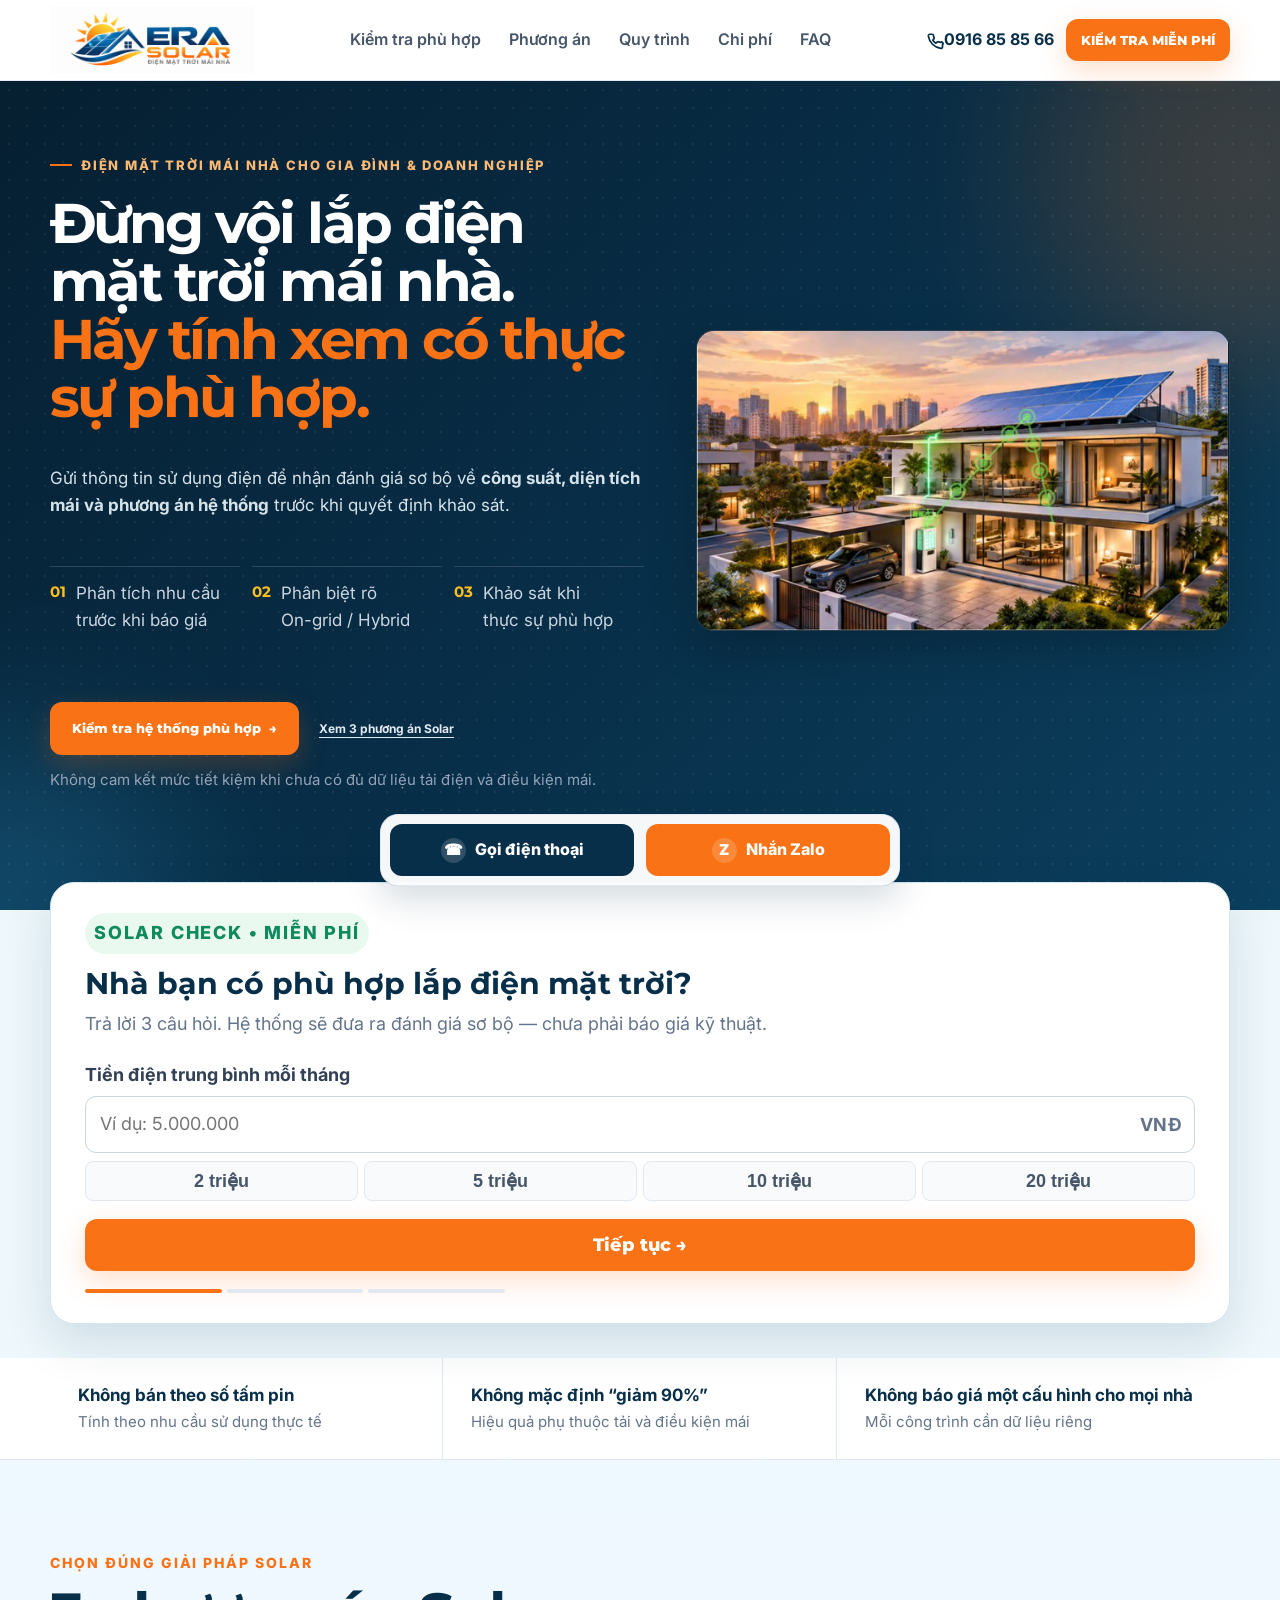
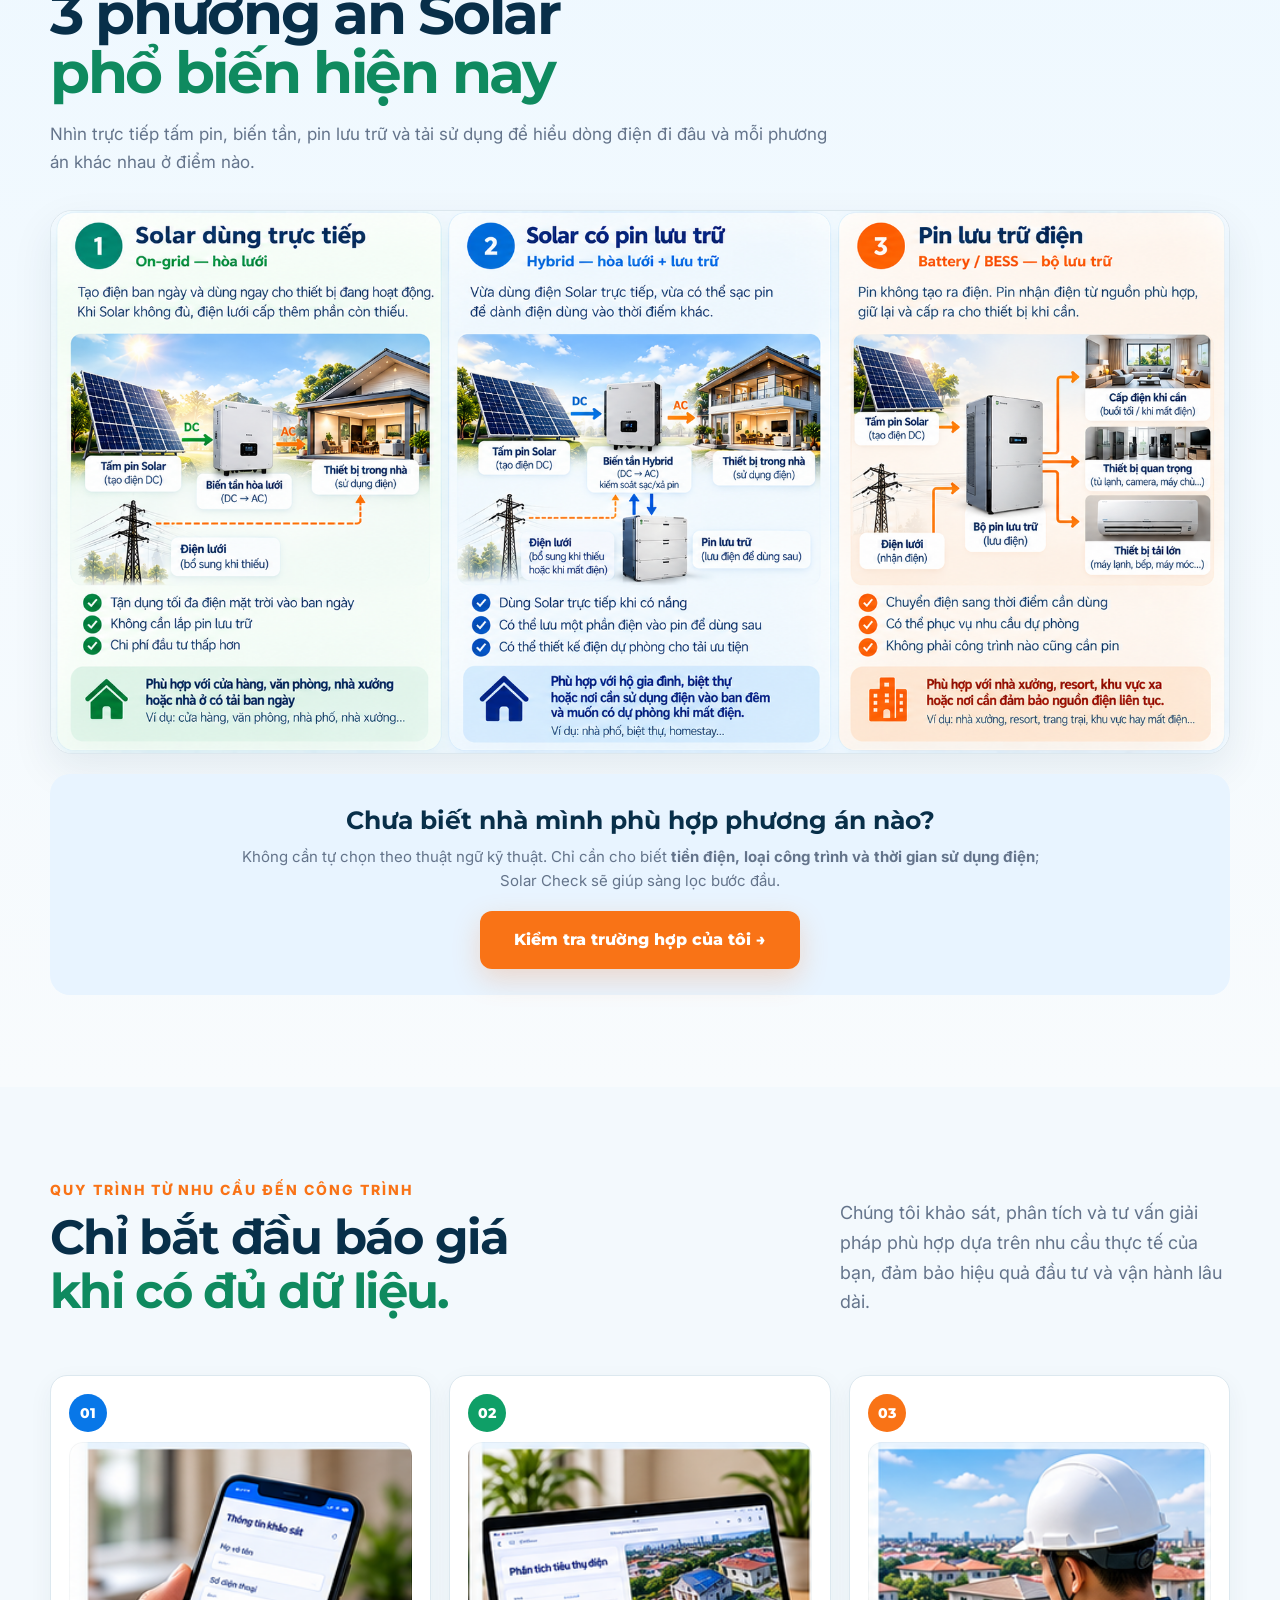
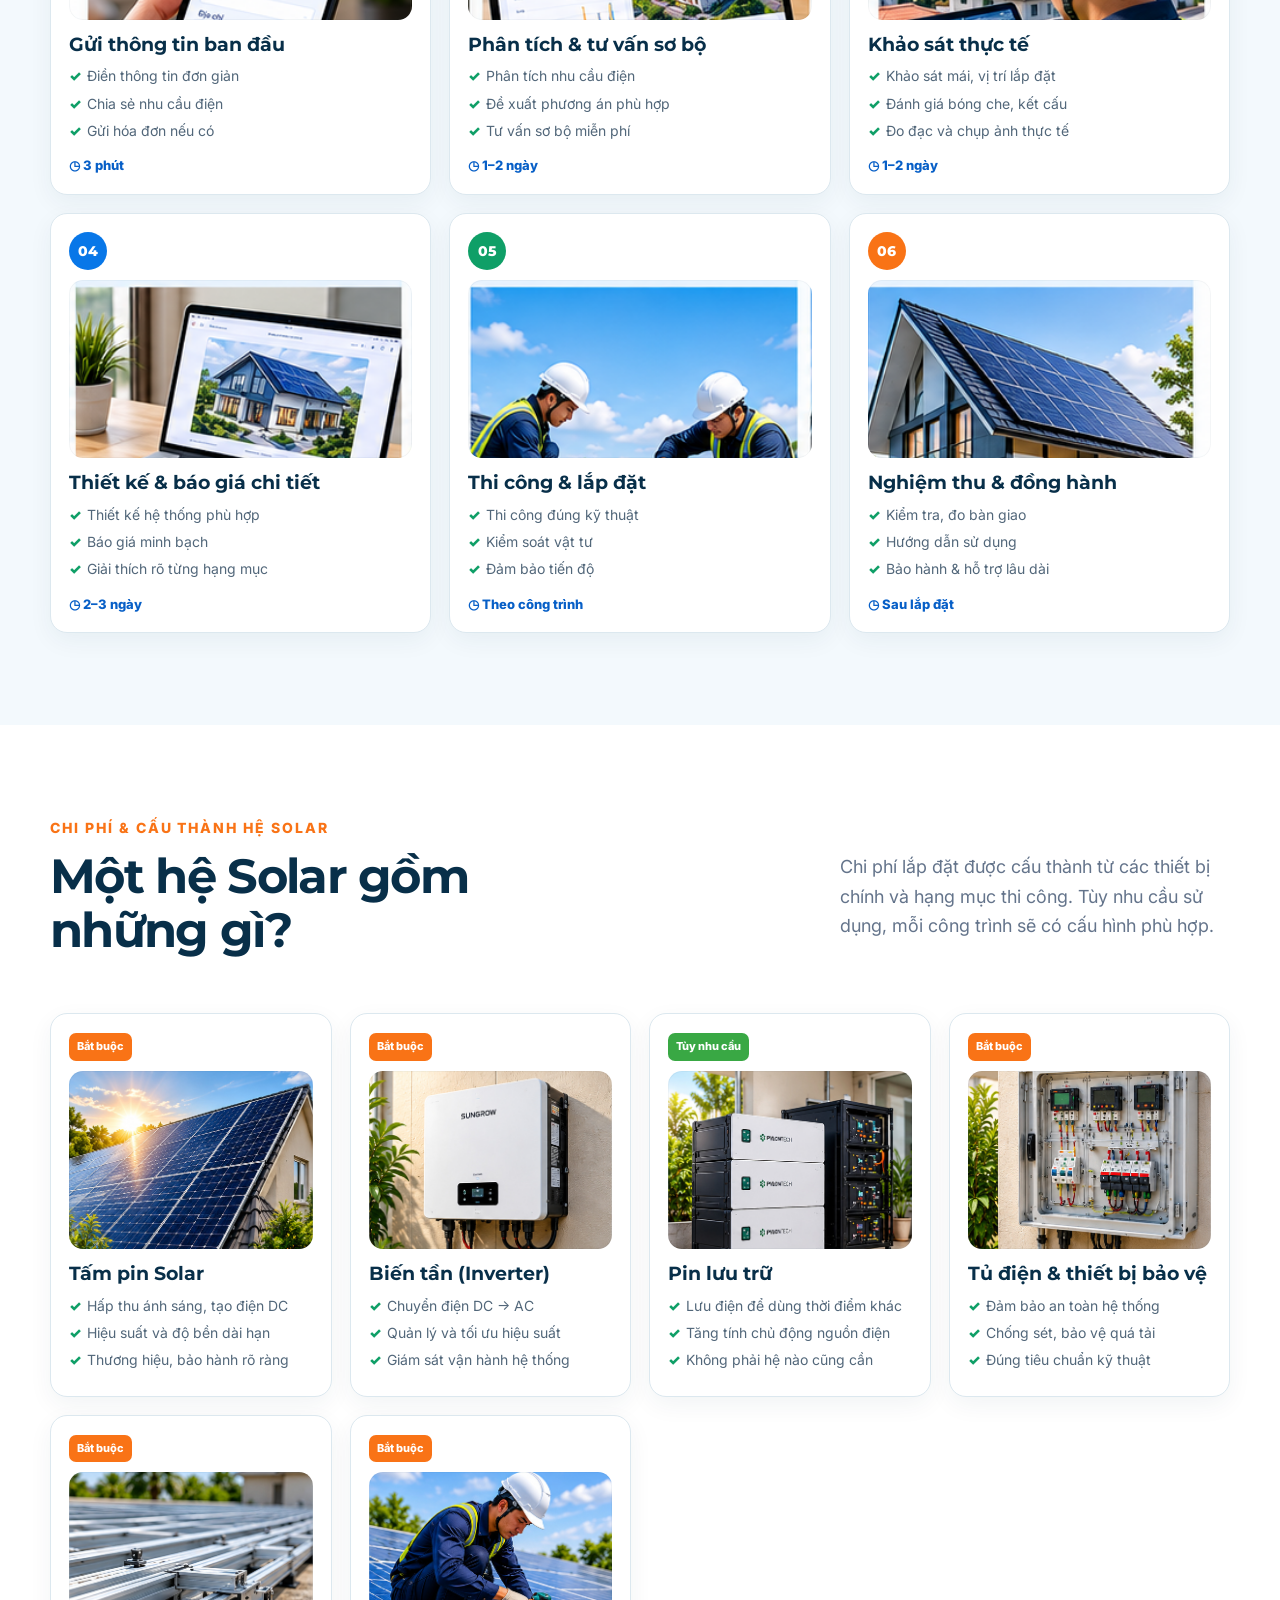
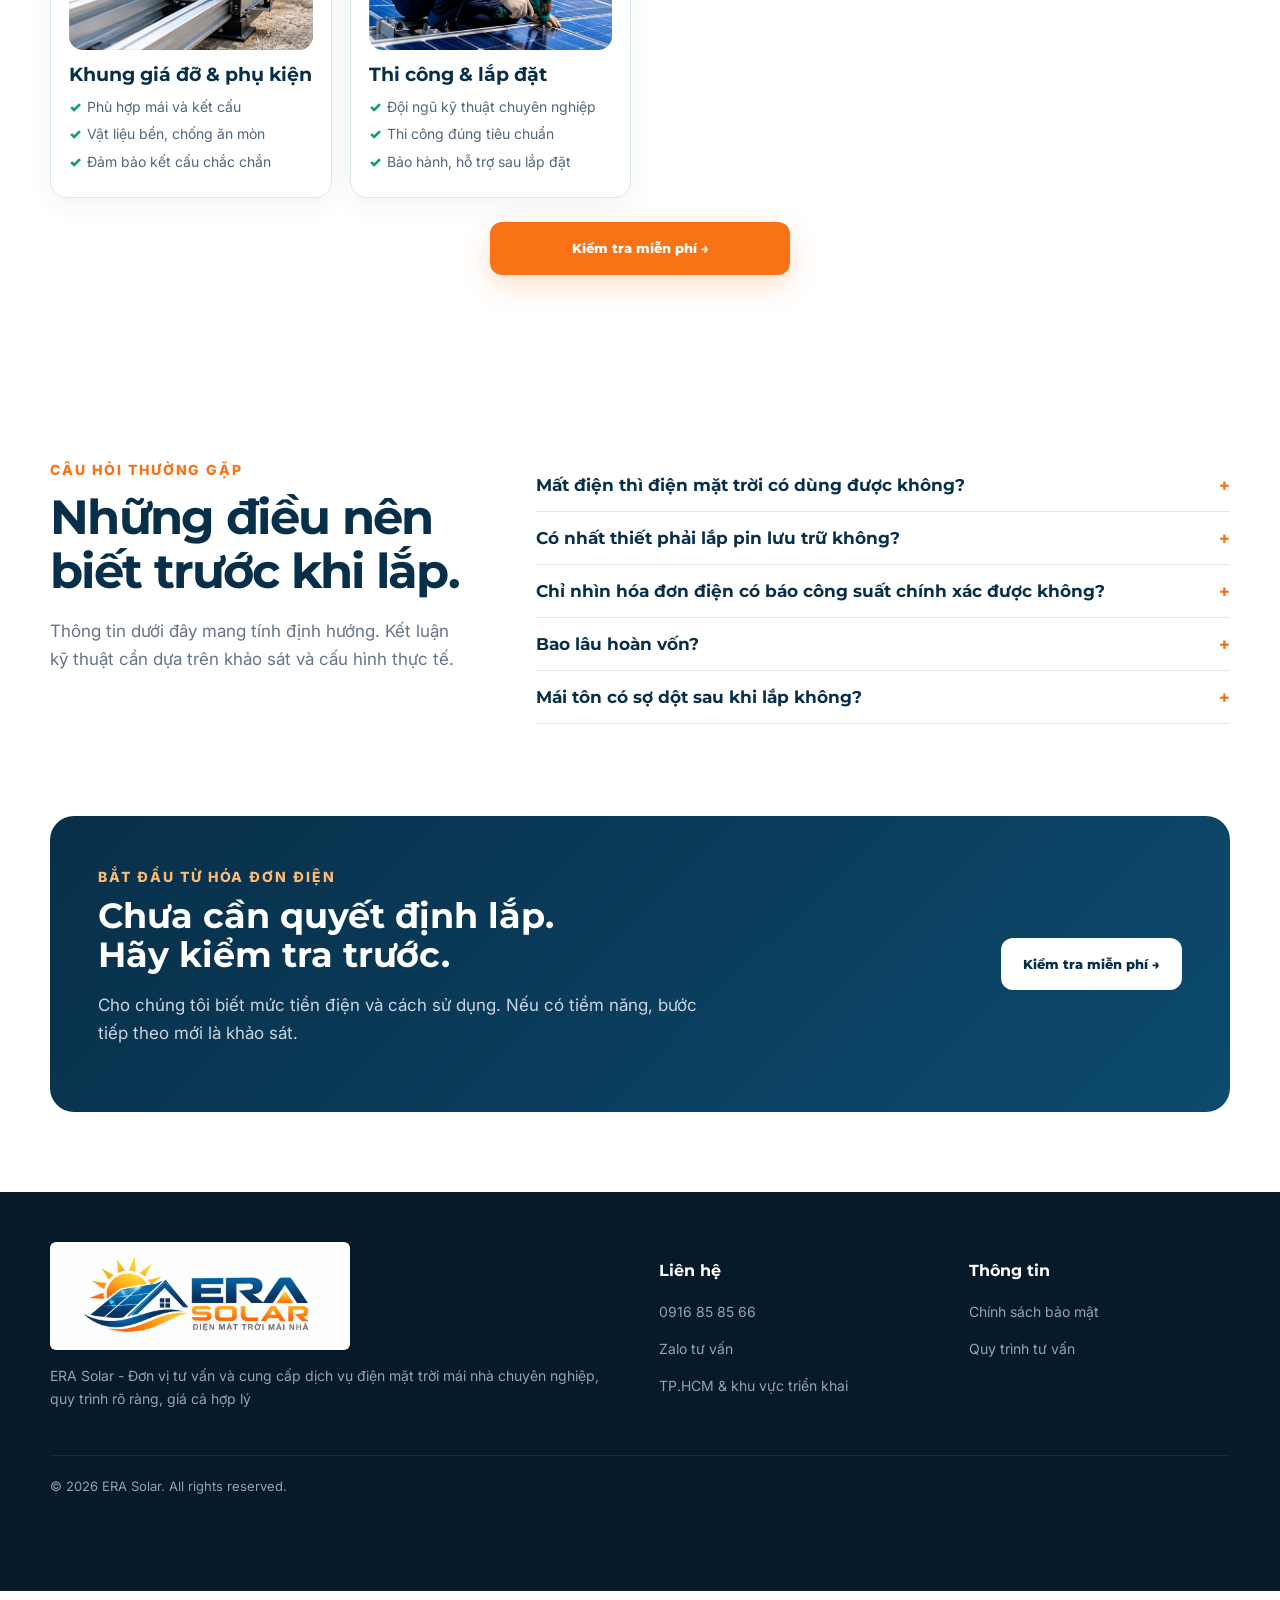
==== index.html @ b3b6eaf3 "Update ERA Solar footer company description on desktop and mobile" ====
<!doctype html>
<html lang="vi">
<head>
  <meta charset="utf-8"><meta name="viewport" content="width=device-width,initial-scale=1"><meta name="theme-color" content="#082F49">
  <title>Điện Mặt Trời Mái Nhà | Phân Tích Hóa Đơn Miễn Phí</title>
  <meta name="description" content="Phân tích hóa đơn điện, nhu cầu sử dụng và điều kiện mái trước khi đề xuất hệ thống điện mặt trời phù hợp cho gia đình, kinh doanh và nhà xưởng.">
  <meta property="og:title" content="Điện Mặt Trời Mái Nhà | Phân Tích Trước Khi Lắp"><meta property="og:description" content="Gửi hóa đơn điện để nhận đánh giá sơ bộ về công suất, diện tích mái và phương án phù hợp."><meta property="og:type" content="website">
  <link rel="icon" type="image/svg+xml" href="assets/era-solar-icon.svg"><link rel="preconnect" href="https://fonts.googleapis.com"><link rel="preconnect" href="https://fonts.gstatic.com" crossorigin><link href="https://fonts.googleapis.com/css2?family=Inter:wght@400;500;600;700&family=Montserrat:wght@700;800;900&display=swap" rel="stylesheet"><link rel="stylesheet" href="css/style.css?v=20261013-mobile-hotline-v2">
</head>
<body>
<header class="site-header"><div class="container nav-wrap"><a class="brand" href="#top"><picture class="brand-logo"><source media="(max-width: 640px)" srcset="assets/logo-dien-mat-troi-mai-nha-era-solar-mobile.png"><img src="assets/dien-mat-troi-mai-nha-solar-era-desktop.png" alt="ERA Solar – Điện mặt trời mái nhà" width="205" height="68"></picture></a><nav class="desktop-nav"><a href="#kiem-tra">Kiểm tra phù hợp</a><a href="#dong-dien-solar">Phương án</a><a href="#quy-trinh">Quy trình</a><a href="#cau-thanh-he-solar">Chi phí</a><a href="#faq">FAQ</a></nav><details class="mobile-nav-menu"><summary aria-label="Mở menu điều hướng"><span aria-hidden="true">☰</span><span class="menu-label">Menu</span></summary><nav aria-label="Menu trên điện thoại"><a href="#kiem-tra">Kiểm tra phù hợp</a><a href="#dong-dien-solar">Phương án</a><a href="#quy-trinh">Quy trình</a><a href="#cau-thanh-he-solar">Chi phí</a><a href="#faq">FAQ</a></nav></details><div class="nav-actions"><a class="phone-link" data-phone-link href="tel:0916858566"><svg class="header-phone-icon" viewBox="0 0 24 24" aria-hidden="true" fill="none" stroke="currentColor" stroke-width="2.3" stroke-linecap="round" stroke-linejoin="round"><path d="M22 16.92v3a2 2 0 0 1-2.18 2A19.8 19.8 0 0 1 3.09 5.18 2 2 0 0 1 5.08 3h3a2 2 0 0 1 2 1.72c.12.96.35 1.91.69 2.81a2 2 0 0 1-.45 2.11L9.1 10.91a16 16 0 0 0 4 4l1.27-1.22a2 2 0 0 1 2.11-.45c.9.34 1.85.57 2.81.69A2 2 0 0 1 22 16.92z"/></svg><span data-phone-display>0916 85 85 66</span></a><a class="btn btn-primary btn-small" href="#kiem-tra" data-track="header_cta">Kiểm tra miễn phí</a></div></div></header>
<main id="top">
<section class="hero"><div class="hero-glow hero-glow-a"></div><div class="hero-glow hero-glow-b"></div><div class="container hero-grid"><div class="hero-copy"><div class="hero-media" aria-label="Minh họa dòng năng lượng điện mặt trời"><video class="hero-video" autoplay muted loop playsinline webkit-playsinline preload="auto" poster="assets/solar-hero-poster.jpg"><source src="assets/solar-hero-universal.mp4?v=20261004u1" type="video/mp4"><img src="assets/solar-hero-poster.jpg" alt="Hệ điện mặt trời mái nhà với pin lưu trữ"></video></div><div class="eyebrow"><span></span> Điện mặt trời mái nhà cho gia đình & doanh nghiệp</div><h1>Đừng vội lắp điện mặt trời mái nhà.<br><em>Hãy tính xem có thực sự phù hợp.</em></h1><p class="hero-lead">Gửi thông tin sử dụng điện để nhận đánh giá sơ bộ về <strong>công suất, diện tích mái và phương án hệ thống</strong> trước khi quyết định khảo sát.</p><div class="hero-points"><div><b>01</b><span>Phân tích nhu cầu<br>trước khi báo giá</span></div><div><b>02</b><span>Phân biệt rõ<br>On-grid / Hybrid</span></div><div><b>03</b><span>Khảo sát khi<br>thực sự phù hợp</span></div></div><div class="hero-actions"><a class="btn btn-primary btn-large" href="#kiem-tra" data-track="hero_cta">Kiểm tra hệ thống phù hợp <span>→</span></a><a class="text-link" href="#dong-dien-solar">Xem 3 phương án Solar</a></div><p class="microcopy">Không cam kết mức tiết kiệm khi chưa có đủ dữ liệu tải điện và điều kiện mái.</p></div>
</div></section>
<section class="solar-check-band"><div class="container"><aside class="lead-card" id="kiem-tra"><div class="card-kicker">SOLAR CHECK • MIỄN PHÍ</div><h2>Nhà bạn có phù hợp lắp điện mặt trời?</h2><p>Trả lời 3 câu hỏi. Hệ thống sẽ đưa ra đánh giá sơ bộ — chưa phải báo giá kỹ thuật.</p><form id="solarCheckForm" novalidate>
<div class="form-step active" data-step="1"><label for="monthlyBill">Tiền điện trung bình mỗi tháng</label><div class="money-input"><input id="monthlyBill" name="monthlyBill" type="number" min="500000" max="200000000" step="100000" inputmode="numeric" placeholder="Ví dụ: 5.000.000" required><span>VNĐ</span></div><div class="quick-values"><button type="button" data-bill="2000000">2 triệu</button><button type="button" data-bill="5000000">5 triệu</button><button type="button" data-bill="10000000">10 triệu</button><button type="button" data-bill="20000000">20 triệu</button></div><button class="btn btn-primary btn-full next-step" type="button">Tiếp tục →</button></div>
<div class="form-step" data-step="2"><fieldset><legend>Loại công trình</legend><div class="choice-grid"><label><input type="radio" name="propertyType" value="Nhà ở"><span>🏠<b>Nhà ở</b></span></label><label><input type="radio" name="propertyType" value="Kinh doanh"><span>🏪<b>Kinh doanh</b></span></label><label><input type="radio" name="propertyType" value="Nhà xưởng"><span>🏭<b>Nhà xưởng</b></span></label></div></fieldset><fieldset><legend>Điện được dùng nhiều nhất</legend><div class="choice-grid"><label><input type="radio" name="usageTime" value="Ban ngày"><span>☀️<b>Ban ngày</b></span></label><label><input type="radio" name="usageTime" value="Ban đêm"><span>🌙<b>Ban đêm</b></span></label><label><input type="radio" name="usageTime" value="Cả ngày"><span>⏱️<b>Cả ngày</b></span></label></div></fieldset><div class="step-actions"><button class="btn btn-ghost prev-step" type="button">← Quay lại</button><button class="btn btn-primary next-step" type="button">Xem đánh giá →</button></div></div>
<div class="form-step" data-step="3"><div id="preResult" class="pre-result"></div><div class="divider"><span>Xem công suất Solar dự kiến</span></div><label for="leadName">Tên của anh/chị *</label><input id="leadName" name="name" type="text" autocomplete="name" placeholder="Ví dụ: Anh Minh" required><label for="leadPhone">Số điện thoại *</label><input id="leadPhone" name="phone" type="tel" inputmode="tel" autocomplete="tel" placeholder="09xx xxx xxx" required><input type="hidden" name="source" value="Solar Check V2"><button class="btn btn-primary btn-full" id="submitLead" type="submit">Xem công suất dự kiến →</button><p class="privacy-note">🔒 Thông tin chỉ dùng để gửi kết quả sơ bộ và tư vấn nhu cầu điện mặt trời.</p><div id="formStatus" class="form-status" role="status"></div></div></form><div class="progress"><span class="active"></span><span></span><span></span></div></aside></div></section>
<section class="trust-strip"><div class="container trust-grid"><div><strong>Không bán theo số tấm pin</strong><span>Tính theo nhu cầu sử dụng thực tế</span></div><div><strong>Không mặc định “giảm 90%”</strong><span>Hiệu quả phụ thuộc tải và điều kiện mái</span></div><div><strong>Không báo giá một cấu hình cho mọi nhà</strong><span>Mỗi công trình cần dữ liệu riêng</span></div></div></section>
<section class="section flow-v2-test flow-v2-approved-image" id="dong-dien-solar"><div class="container">
<div class="flow-v2-head"><div class="section-kicker">CHỌN ĐÚNG GIẢI PHÁP SOLAR</div><h2>3 phương án Solar<br><em>phổ biến hiện nay</em></h2><p>Nhìn trực tiếp tấm pin, biến tần, pin lưu trữ và tải sử dụng để hiểu dòng điện đi đâu và mỗi phương án khác nhau ở điểm nào.</p></div>
<div class="flow-v2-real-visual"><img src="assets/solar-visual-v2-real-equipment.png?v=20261004v2" alt="So sánh Solar dùng trực tiếp On-grid, Solar Hybrid có pin lưu trữ và hệ Battery BESS bằng hình thiết bị thực tế" loading="lazy" decoding="async"></div>
<div class="flow-v2-bottom"><h3>Chưa biết nhà mình phù hợp phương án nào?</h3><p>Không cần tự chọn theo thuật ngữ kỹ thuật. Chỉ cần cho biết <b>tiền điện, loại công trình và thời gian sử dụng điện</b>; Solar Check sẽ giúp sàng lọc bước đầu.</p><a class="btn btn-primary btn-large" href="#kiem-tra">Kiểm tra trường hợp của tôi →</a></div>
</div></section><section class="section process-cards-section" id="quy-trinh"><div class="container">
<div class="section-head process-cards-head"><div><div class="section-kicker">QUY TRÌNH TỪ NHU CẦU ĐẾN CÔNG TRÌNH</div><h2>Chỉ bắt đầu báo giá<br><em>khi có đủ dữ liệu.</em></h2></div><p>Chúng tôi khảo sát, phân tích và tư vấn giải pháp phù hợp dựa trên nhu cầu thực tế của bạn, đảm bảo hiệu quả đầu tư và vận hành lâu dài.</p></div>
<div class="info-card-scroll process-card-grid">
<article><b class="card-number">01</b><div class="card-visual process-photo p1" role="img" aria-label="Hình minh họa bước quy trình"></div><h3>Gửi thông tin ban đầu</h3><ul><li>Điền thông tin đơn giản</li><li>Chia sẻ nhu cầu điện</li><li>Gửi hóa đơn nếu có</li></ul><span class="card-time">◷ 3 phút</span></article>
<article><b class="card-number">02</b><div class="card-visual process-photo p2" role="img" aria-label="Hình minh họa bước quy trình"></div><h3>Phân tích &amp; tư vấn sơ bộ</h3><ul><li>Phân tích nhu cầu điện</li><li>Đề xuất phương án phù hợp</li><li>Tư vấn sơ bộ miễn phí</li></ul><span class="card-time">◷ 1–2 ngày</span></article>
<article><b class="card-number">03</b><div class="card-visual process-photo p3" role="img" aria-label="Hình minh họa bước quy trình"></div><h3>Khảo sát thực tế</h3><ul><li>Khảo sát mái, vị trí lắp đặt</li><li>Đánh giá bóng che, kết cấu</li><li>Đo đạc và chụp ảnh thực tế</li></ul><span class="card-time">◷ 1–2 ngày</span></article>
<article><b class="card-number">04</b><div class="card-visual process-photo p4" role="img" aria-label="Hình minh họa bước quy trình"></div><h3>Thiết kế &amp; báo giá chi tiết</h3><ul><li>Thiết kế hệ thống phù hợp</li><li>Báo giá minh bạch</li><li>Giải thích rõ từng hạng mục</li></ul><span class="card-time">◷ 2–3 ngày</span></article>
<article><b class="card-number">05</b><div class="card-visual process-photo p5" role="img" aria-label="Hình minh họa bước quy trình"></div><h3>Thi công &amp; lắp đặt</h3><ul><li>Thi công đúng kỹ thuật</li><li>Kiểm soát vật tư</li><li>Đảm bảo tiến độ</li></ul><span class="card-time">◷ Theo công trình</span></article>
<article><b class="card-number">06</b><div class="card-visual process-photo p6" role="img" aria-label="Hình minh họa bước quy trình"></div><h3>Nghiệm thu &amp; đồng hành</h3><ul><li>Kiểm tra, đo bàn giao</li><li>Hướng dẫn sử dụng</li><li>Bảo hành &amp; hỗ trợ lâu dài</li></ul><span class="card-time">◷ Sau lắp đặt</span></article>
</div></div></section>
<section class="section components-cards-section" id="cau-thanh-he-solar"><div class="container">
<div class="section-head components-cards-head"><div><div class="section-kicker">CHI PHÍ &amp; CẤU THÀNH HỆ SOLAR</div><h2>Một hệ Solar gồm<br>những gì?</h2></div><p>Chi phí lắp đặt được cấu thành từ các thiết bị chính và hạng mục thi công. Tùy nhu cầu sử dụng, mỗi công trình sẽ có cấu hình phù hợp.</p></div>
<div class="info-card-scroll component-card-grid">
<article><span class="requirement required">Bắt buộc</span><div class="card-visual component-photo c1" role="img" aria-label="Hình thiết bị Solar thực tế"></div><h3>Tấm pin Solar</h3><ul><li>Hấp thu ánh sáng, tạo điện DC</li><li>Hiệu suất và độ bền dài hạn</li><li>Thương hiệu, bảo hành rõ ràng</li></ul></article>
<article><span class="requirement required">Bắt buộc</span><div class="card-visual component-photo c2" role="img" aria-label="Hình thiết bị Solar thực tế"></div><h3>Biến tần (Inverter)</h3><ul><li>Chuyển điện DC → AC</li><li>Quản lý và tối ưu hiệu suất</li><li>Giám sát vận hành hệ thống</li></ul></article>
<article><span class="requirement optional">Tùy nhu cầu</span><div class="card-visual component-photo c3" role="img" aria-label="Hình thiết bị Solar thực tế"></div><h3>Pin lưu trữ</h3><ul><li>Lưu điện để dùng thời điểm khác</li><li>Tăng tính chủ động nguồn điện</li><li>Không phải hệ nào cũng cần</li></ul></article>
<article><span class="requirement required">Bắt buộc</span><div class="card-visual component-photo c4" role="img" aria-label="Hình thiết bị Solar thực tế"></div><h3>Tủ điện &amp; thiết bị bảo vệ</h3><ul><li>Đảm bảo an toàn hệ thống</li><li>Chống sét, bảo vệ quá tải</li><li>Đúng tiêu chuẩn kỹ thuật</li></ul></article>
<article><span class="requirement required">Bắt buộc</span><div class="card-visual component-photo c5" role="img" aria-label="Hình thiết bị Solar thực tế"></div><h3>Khung giá đỡ &amp; phụ kiện</h3><ul><li>Phù hợp mái và kết cấu</li><li>Vật liệu bền, chống ăn mòn</li><li>Đảm bảo kết cấu chắc chắn</li></ul></article>
<article><span class="requirement required">Bắt buộc</span><div class="card-visual component-photo c6" role="img" aria-label="Hình thiết bị Solar thực tế"></div><h3>Thi công &amp; lắp đặt</h3><ul><li>Đội ngũ kỹ thuật chuyên nghiệp</li><li>Thi công đúng tiêu chuẩn</li><li>Bảo hành, hỗ trợ sau lắp đặt</li></ul></article>
</div>
<div class="components-v4-action"><a class="btn btn-primary btn-large" href="#kiem-tra">Kiểm tra miễn phí →</a></div>
</div></section>
<section class="section" id="faq"><div class="container faq-wrap"><div><div class="section-kicker">CÂU HỎI THƯỜNG GẶP</div><h2>Những điều nên biết trước khi lắp.</h2><p>Thông tin dưới đây mang tính định hướng. Kết luận kỹ thuật cần dựa trên khảo sát và cấu hình thực tế.</p></div><div class="faq-list"><details><summary>Mất điện thì điện mặt trời có dùng được không?</summary><p>Không phải hệ nào cũng cấp điện khi lưới mất. Khả năng backup phụ thuộc kiến trúc inverter, battery, tủ chuyển nguồn và tải được thiết kế ưu tiên.</p></details><details><summary>Có nhất thiết phải lắp pin lưu trữ không?</summary><p>Không. Nếu mục tiêu chính là tối ưu điện dùng ban ngày, battery có thể không phải lựa chọn đầu tiên. Cần xem tải và mục tiêu sử dụng.</p></details><details><summary>Chỉ nhìn hóa đơn điện có báo công suất chính xác được không?</summary><p>Không. Hóa đơn giúp sàng lọc sơ bộ; công suất cuối cùng còn cần dữ liệu tải, mái, bóng che, hệ điện và mục tiêu của chủ công trình.</p></details><details><summary>Bao lâu hoàn vốn?</summary><p>Không nên đưa một con số chung cho mọi công trình. Thời gian hoàn vốn phụ thuộc tổng đầu tư, sản lượng thực tế, tỷ lệ tự dùng, biểu giá điện và chi phí vận hành.</p></details><details><summary>Mái tôn có sợ dột sau khi lắp không?</summary><p>Rủi ro phụ thuộc hiện trạng mái, giải pháp liên kết và quy trình chống thấm. Đây là hạng mục cần kiểm tra trong khảo sát và QC thi công.</p></details></div></div></section>
<section class="final-cta"><div class="container final-card"><div><span class="section-kicker light">BẮT ĐẦU TỪ HÓA ĐƠN ĐIỆN</span><h2>Chưa cần quyết định lắp.<br>Hãy kiểm tra trước.</h2><p>Cho chúng tôi biết mức tiền điện và cách sử dụng. Nếu có tiềm năng, bước tiếp theo mới là khảo sát.</p></div><a href="#kiem-tra" class="btn btn-light btn-large" data-track="final_cta">Kiểm tra miễn phí →</a></div></section>
</main>
<footer><div class="container footer-grid"><div><div class="brand footer-brand"><picture class="footer-brand-logo"><source media="(max-width: 640px)" srcset="assets/logo-dien-mat-troi-mai-nha-era-solar-mobile.png"><img src="assets/dien-mat-troi-mai-nha-solar-era-desktop.png" alt="ERA Solar – Điện mặt trời mái nhà" width="300" height="100" loading="lazy"></picture></div><p>ERA Solar - Đơn vị tư vấn và cung cấp dịch vụ điện mặt trời mái nhà chuyên nghiệp, quy trình rõ ràng, giá cả hợp lý</p></div><div><h3>Liên hệ</h3><p><a data-phone-link href="tel:0916858566"><span data-phone-display>0916 85 85 66</span></a></p><p><a data-zalo-link href="#">Zalo tư vấn</a></p><p data-service-area>TP.HCM & khu vực triển khai</p></div><div><h3>Thông tin</h3><p><a href="privacy.html">Chính sách bảo mật</a></p><p><a href="#quy-trinh">Quy trình tư vấn</a></p></div></div><div class="container copyright">© <span id="year"></span> <span data-brand>GIẢI PHÁP SOLAR</span>. All rights reserved.</div></footer>
<div class="mobile-bar"><a data-phone-link href="tel:0916858566" data-track="mobile_call"><svg class="header-phone-icon" viewBox="0 0 24 24" aria-hidden="true" fill="none" stroke="currentColor" stroke-width="2.3" stroke-linecap="round" stroke-linejoin="round"><path d="M22 16.92v3a2 2 0 0 1-2.18 2A19.8 19.8 0 0 1 3.09 5.18 2 2 0 0 1 5.08 3h3a2 2 0 0 1 2 1.72c.12.96.35 1.91.69 2.81a2 2 0 0 1-.45 2.11L9.1 10.91a16 16 0 0 0 4 4l1.27-1.22a2 2 0 0 1 2.11-.45c.9.34 1.85.57 2.81.69A2 2 0 0 1 22 16.92z"/></svg><span>Gọi tư vấn</span></a><a data-zalo-link href="https://zalo.me/0916858566" target="_blank" rel="noopener" data-track="mobile_zalo"><span class="mobile-zalo-icon" aria-hidden="true">Z</span><span>Nhắn Zalo</span></a></div>
<div class="desktop-contact-bar" aria-label="Liên hệ nhanh"><a class="desktop-call" data-phone-link href="tel:0916858566" data-track="desktop_call"><span class="cta-icon">☎</span><span>Gọi điện thoại</span></a><a class="desktop-zalo" data-zalo-link href="https://zalo.me/0916858566" target="_blank" rel="noopener" data-track="desktop_zalo"><span class="cta-icon">Z</span><span>Nhắn Zalo</span></a></div>
<script src="js/config.js"></script><script src="js/calculator.js"></script><script src="js/tracking.js"></script><script src="js/form.js"></script><script src="js/app.js"></script>
</body></html>
---- css/style.css ----
:root{--navy:#082f49;--navy2:#061f31;--blue:#0b4a6f;--orange:#f97316;--orange2:#ea580c;--gold:#fbbf24;--ink:#13212b;--muted:#64748b;--line:#e2e8f0;--soft:#f6f8fa;--white:#fff;--green:#0f766e;--shadow:0 20px 60px rgba(2,24,40,.12)}*{box-sizing:border-box}html{scroll-behavior:smooth}body{margin:0;font-family:Inter,Arial,sans-serif;color:var(--ink);background:#fff;line-height:1.6}h1,h2,h3,.brand strong,.btn{font-family:Montserrat,Inter,sans-serif}a{color:inherit;text-decoration:none}.container{width:min(1180px,calc(100% - 40px));margin:auto}.site-header{position:sticky;top:0;z-index:50;background:rgba(255,255,255,.94);backdrop-filter:blur(14px);border-bottom:1px solid rgba(226,232,240,.9)}.nav-wrap{height:74px;display:flex;align-items:center;justify-content:space-between;gap:24px}.brand{display:flex;align-items:center;gap:10px}.brand-mark{display:grid;place-items:center;width:42px;height:42px;border-radius:12px;background:var(--navy);color:var(--gold);font-size:22px}.brand strong{display:block;font-size:14px;letter-spacing:.04em;color:var(--navy)}.brand small{display:block;color:var(--muted);font-size:10px}.desktop-nav{display:flex;gap:28px;font-size:13px;font-weight:600;color:#475569}.desktop-nav a:hover{color:var(--orange)}.nav-actions{display:flex;align-items:center;gap:12px}.phone-link{font-weight:700;color:var(--navy);font-size:13px}.btn{border:0;display:inline-flex;align-items:center;justify-content:center;gap:8px;border-radius:12px;font-weight:800;cursor:pointer;transition:.2s ease}.btn:hover{transform:translateY(-1px)}.btn-primary{background:var(--orange);color:white;box-shadow:0 10px 28px rgba(249,115,22,.22)}.btn-primary:hover{background:var(--orange2)}.btn-secondary{background:var(--navy);color:white;padding:13px 18px}.btn-light{background:white;color:var(--navy)}.btn-ghost{background:#eef2f6;color:var(--navy)}.btn-small{padding:11px 15px;font-size:11px;text-transform:uppercase}.btn-large{padding:16px 22px;font-size:13px}.btn-full{width:100%;padding:15px}.hero{position:relative;overflow:hidden;background:linear-gradient(135deg,var(--navy2),var(--navy) 55%,#0b3f5e);color:white;padding:74px 0 82px}.hero:after{content:"";position:absolute;inset:0;background-image:radial-gradient(rgba(255,255,255,.07) 1px,transparent 1px);background-size:18px 18px;pointer-events:none}.hero-glow{position:absolute;border-radius:50%;filter:blur(80px);opacity:.2}.hero-glow-a{width:420px;height:420px;background:var(--orange);right:-180px;top:-120px}.hero-glow-b{width:360px;height:360px;background:#38bdf8;left:-180px;bottom:-180px}.hero-grid{position:relative;z-index:2;display:grid;grid-template-columns:1.18fr .82fr;gap:68px;align-items:center}.eyebrow,.section-kicker{font-size:11px;font-weight:800;letter-spacing:.14em;text-transform:uppercase;color:var(--orange)}.eyebrow{display:flex;align-items:center;gap:9px;color:#fdba74}.eyebrow span{width:22px;height:2px;background:var(--orange)}.hero h1{font-size:clamp(40px,5.2vw,68px);line-height:1.03;letter-spacing:-.045em;margin:18px 0 22px}.hero h1 em,.section h2 em,.section-dark h2 em{font-style:normal;color:var(--orange)}.hero-lead{font-size:17px;color:#d6e2e9;max-width:700px}.hero-points{display:grid;grid-template-columns:repeat(3,1fr);gap:12px;margin:30px 0}.hero-points div{display:flex;gap:10px;align-items:flex-start;padding:13px 0;border-top:1px solid rgba(255,255,255,.15)}.hero-points b{color:var(--gold);font-family:Montserrat;font-size:12px}.hero-points span{font-size:12px;color:#cbd5e1;line-height:1.45}.hero-actions{display:flex;align-items:center;gap:20px;margin-top:26px}.text-link{font-size:12px;font-weight:700;color:#e2e8f0;text-decoration:underline;text-underline-offset:4px}.microcopy{font-size:11px;color:#94a3b8;margin-top:13px}.lead-card{background:white;color:var(--ink);padding:28px;border-radius:24px;box-shadow:0 30px 80px rgba(0,0,0,.28);border:1px solid rgba(255,255,255,.5)}.card-kicker{display:inline-block;background:#fff3e8;color:var(--orange2);font-weight:800;font-size:10px;letter-spacing:.1em;padding:6px 9px;border-radius:999px}.lead-card h2{font-size:24px;line-height:1.2;margin:12px 0 8px;color:var(--navy)}.lead-card>p{font-size:12px;color:var(--muted);margin:0 0 22px}.form-step{display:none}.form-step.active{display:block;animation:fade .22s ease}@keyframes fade{from{opacity:.2;transform:translateY(5px)}to{opacity:1;transform:none}}label,legend{display:block;font-size:12px;font-weight:700;color:#334155;margin:13px 0 7px}fieldset{border:0;padding:0;margin:0 0 15px}.money-input{position:relative}.money-input input{padding-right:55px}.money-input span{position:absolute;right:13px;top:50%;transform:translateY(-50%);font-size:11px;color:var(--muted);font-weight:700}input,select{width:100%;border:1px solid #cbd5e1;border-radius:11px;padding:13px 14px;font:inherit;font-size:13px;outline:none;background:#fff}input:focus{border-color:var(--orange);box-shadow:0 0 0 3px rgba(249,115,22,.12)}.quick-values{display:grid;grid-template-columns:repeat(4,1fr);gap:6px;margin:8px 0 18px}.quick-values button{border:1px solid var(--line);background:#f8fafc;border-radius:8px;padding:8px 4px;font-size:10px;font-weight:700;color:#475569;cursor:pointer}.quick-values button:hover{border-color:var(--orange);color:var(--orange)}.choice-grid{display:grid;grid-template-columns:repeat(3,1fr);gap:7px}.choice-grid input{position:absolute;opacity:0;pointer-events:none}.choice-grid span{display:flex;min-height:70px;flex-direction:column;align-items:center;justify-content:center;border:1px solid var(--line);border-radius:10px;font-size:19px;cursor:pointer;background:#fff}.choice-grid b{font-size:10px;margin-top:3px}.choice-grid input:checked+span{border-color:var(--orange);background:#fff7ed;color:var(--orange2);box-shadow:0 0 0 1px var(--orange)}.step-actions{display:grid;grid-template-columns:.7fr 1.3fr;gap:8px;margin-top:18px}.step-actions .btn{padding:13px;font-size:11px}.progress{display:flex;gap:5px;margin-top:18px}.progress span{height:4px;flex:1;border-radius:9px;background:#e2e8f0}.progress span.active{background:var(--orange)}.pre-result{background:#f0f9ff;border:1px solid #bae6fd;border-radius:14px;padding:16px}.result-label{font-size:9px;letter-spacing:.12em;font-weight:800;color:#0369a1}.pre-result h3{font-size:17px;color:var(--navy);margin:5px 0 12px}.result-row{display:flex;justify-content:space-between;gap:10px;border-top:1px solid #dbeafe;padding:8px 0;font-size:10px}.result-row b{text-align:right}.pre-result p,.pre-result small{font-size:10px;color:#475569}.divider{display:flex;align-items:center;gap:8px;margin:17px 0 5px;color:#94a3b8;font-size:9px;text-transform:uppercase;font-weight:800}.divider:before,.divider:after{content:"";height:1px;background:var(--line);flex:1}.optional{font-weight:500;color:#94a3b8}.field-note,.privacy-note{display:block;color:#64748b;font-size:9px;line-height:1.5;margin:6px 0 11px}.form-status{font-size:10px;margin-top:10px}.form-status.error,.form-status.warning{padding:9px 10px;border-radius:8px}.form-status.error{background:#fef2f2;color:#b91c1c}.form-status.warning{background:#fffbeb;color:#92400e}.trust-strip{background:#fff;border-bottom:1px solid var(--line)}.trust-grid{display:grid;grid-template-columns:repeat(3,1fr)}.trust-grid div{padding:24px 28px;border-right:1px solid var(--line)}.trust-grid div:last-child{border-right:0}.trust-grid strong{display:block;font-size:12px;color:var(--navy)}.trust-grid span{font-size:10px;color:var(--muted)}.section{padding:92px 0}.section-soft{background:var(--soft)}.split{display:grid;grid-template-columns:.9fr 1.1fr;gap:70px;align-items:center}.section h2,.section-dark h2{font-size:clamp(30px,4vw,48px);line-height:1.12;letter-spacing:-.035em;color:var(--navy);margin:10px 0 18px}.section p{color:var(--muted);font-size:14px}.factor-grid{display:grid;grid-template-columns:1fr 1fr;gap:12px}.factor-grid article{padding:23px;border:1px solid var(--line);border-radius:16px;background:#fff}.factor-grid span,.process b{font:800 11px Montserrat;color:var(--orange)}.factor-grid h3{font-size:15px;margin:10px 0 5px;color:var(--navy)}.factor-grid p{font-size:11px;margin:0}.section-head{display:flex;justify-content:space-between;align-items:end;gap:50px;margin-bottom:38px}.section-head>div{max-width:650px}.section-head>p{max-width:390px}.section-head.centered{justify-content:center;text-align:center}.solution-grid{display:grid;grid-template-columns:repeat(3,1fr);gap:16px}.solution-grid article{position:relative;background:white;border:1px solid var(--line);border-radius:18px;padding:27px}.solution-grid article.featured{border:2px solid var(--orange);box-shadow:var(--shadow);transform:translateY(-7px)}.badge{position:absolute;right:18px;top:18px;background:var(--orange);color:white;border-radius:99px;padding:5px 8px;font-size:8px;font-weight:800}.solution-icon{font-size:27px}.tag{font-size:9px;color:var(--orange);font-weight:800;letter-spacing:.1em;margin-top:15px}.solution-grid h3{font-size:22px;color:var(--navy);margin:5px 0}.solution-grid p,.solution-grid li{font-size:11px;color:var(--muted)}.solution-grid ul{padding-left:17px}.process{display:grid;grid-template-columns:repeat(6,1fr);gap:8px}.process div{position:relative;border-top:2px solid var(--line);padding:18px 10px 0}.process div:before{content:"";position:absolute;width:8px;height:8px;background:var(--orange);border-radius:50%;top:-5px;left:0}.process h3{font-size:12px;color:var(--navy);margin:7px 0}.process p{font-size:10px;margin:0}.section-dark{padding:90px 0;background:var(--navy2);color:white}.section-kicker.light{color:#fdba74}.section-dark h2{color:white}.section-dark p{color:#b7c5cf}.cost-grid{display:grid;grid-template-columns:1fr 1fr;gap:70px;align-items:center}.cost-list{border-top:1px solid rgba(255,255,255,.15)}.cost-list div{display:grid;grid-template-columns:35px 1fr 1.6fr;gap:10px;align-items:center;padding:15px 0;border-bottom:1px solid rgba(255,255,255,.12)}.cost-list span{font-size:9px;color:var(--orange);font-weight:800}.cost-list b{font-size:11px}.cost-list small{font-size:10px;color:#9fb0bb}.faq-wrap{display:grid;grid-template-columns:.75fr 1.25fr;gap:70px}.faq-list details{border-bottom:1px solid var(--line);padding:16px 0}.faq-list summary{font:700 13px Montserrat;color:var(--navy);cursor:pointer;list-style:none}.faq-list summary:after{content:"+";float:right;color:var(--orange);font-size:18px}.faq-list details[open] summary:after{content:"−"}.faq-list p{font-size:11px;padding-right:35px}.final-cta{padding:0 0 80px}.final-card{background:linear-gradient(135deg,var(--navy),#0c4a6e);border-radius:24px;padding:48px;color:white;display:flex;align-items:center;justify-content:space-between;gap:30px}.final-card h2{font-size:35px;line-height:1.1;margin:8px 0}.final-card p{font-size:12px;color:#cbd5e1;max-width:620px}footer{background:#061a29;color:#94a3b8;padding:50px 0 95px}.footer-grid{display:grid;grid-template-columns:1.5fr .7fr .7fr;gap:50px}.footer-brand strong{color:white}.footer-grid p,.footer-grid a{font-size:10px}.footer-grid h3{font-size:11px;color:white}.copyright{border-top:1px solid rgba(255,255,255,.08);padding-top:20px;margin-top:30px;font-size:9px}.mobile-bar{display:none}.thank-page{min-height:100vh;display:grid;place-items:center;background:var(--soft);padding:20px}.thank-card{width:min(580px,100%);background:#fff;border-radius:24px;padding:50px;box-shadow:var(--shadow);text-align:center}.success-icon{width:60px;height:60px;border-radius:50%;display:grid;place-items:center;background:#ecfdf5;color:var(--green);font-size:28px;margin:auto}.thank-card h1{color:var(--navy)}.thank-card p{font-size:13px;color:var(--muted)}.thank-actions{display:flex;justify-content:center;gap:8px;margin-top:25px}.thank-actions .btn{padding:13px 18px}.legal{padding:60px 0;max-width:760px}.legal h1,.legal h2{color:var(--navy)}.legal p{color:var(--muted);font-size:13px}@media(max-width:900px){.desktop-nav{display:none}.hero{padding-top:50px}.hero-grid,.split,.cost-grid,.faq-wrap{grid-template-columns:1fr;gap:40px}.hero-copy{text-align:center}.eyebrow{justify-content:center}.hero-lead{margin-left:auto;margin-right:auto}.hero-actions{justify-content:center}.hero-points{max-width:650px;margin-left:auto;margin-right:auto}.lead-card{max-width:600px;margin:auto}.section-head{display:block}.solution-grid{grid-template-columns:1fr}.solution-grid article.featured{transform:none}.process{grid-template-columns:repeat(3,1fr);row-gap:25px}.footer-grid{grid-template-columns:1fr 1fr}.footer-grid>div:first-child{grid-column:1/-1}}@media(max-width:640px){.container{width:min(100% - 28px,1180px)}.site-header .nav-wrap{height:64px}.brand small,.phone-link,.nav-actions .btn{display:none}.hero{padding:42px 0 58px}.hero h1{font-size:38px}.hero-lead{font-size:14px}.hero-points{grid-template-columns:1fr;text-align:left;gap:0}.hero-points div{padding:9px 0}.hero-actions{display:block}.hero-actions .btn{width:100%}.text-link{display:inline-block;margin-top:14px}.lead-card{padding:20px;border-radius:18px}.quick-values{grid-template-columns:repeat(2,1fr)}.trust-grid{grid-template-columns:1fr}.trust-grid div{border-right:0;border-bottom:1px solid var(--line);padding:16px 0}.section{padding:66px 0}.section h2,.section-dark h2{font-size:31px}.factor-grid{grid-template-columns:1fr}.process{grid-template-columns:1fr 1fr}.cost-list div{grid-template-columns:28px 1fr}.cost-list small{grid-column:2}.final-card{padding:30px 22px;display:block}.final-card h2{font-size:29px}.final-card .btn{width:100%;margin-top:15px}.footer-grid{grid-template-columns:1fr;gap:20px}.footer-grid>div:first-child{grid-column:auto}.mobile-bar{display:grid;grid-template-columns:1fr 1fr;position:fixed;bottom:0;left:0;right:0;z-index:60;background:white;padding:8px;border-top:1px solid var(--line);box-shadow:0 -5px 25px rgba(0,0,0,.08)}.mobile-bar a{padding:11px;text-align:center;border-radius:9px;font-size:11px;font-weight:800}.mobile-bar a:first-child{background:var(--navy);color:white}.mobile-bar a:last-child{background:var(--orange);color:white}.thank-card{padding:32px 20px}.thank-actions{display:grid}.choice-grid span{min-height:65px}}

/* READABILITY V2 — reviewed against marked screenshots, desktop-first */
@media (min-width:641px){
  /* Header */
  .brand strong{font-size:18px}
  .brand small{font-size:13px}
  .desktop-nav{font-size:16px}
  .phone-link{font-size:16px}
  .btn-small{font-size:13px}

  /* Hero + calculator */
  .hero-points b{font-size:15px}
  .hero-points span{font-size:17px;line-height:1.55}
  .microcopy{font-size:15px;line-height:1.55}
  .lead-card>p{font-size:16px;line-height:1.6}
  .lead-card label,.lead-card legend{font-size:16px}
  .money-input input,input,select{font-size:16px}
  .money-input span{font-size:14px}
  .quick-values button{font-size:14px}
  .card-kicker{font-size:12px}

  /* Trust strip */
  .trust-grid strong{font-size:17px}
  .trust-grid span{font-size:15px;line-height:1.6}

  /* Section labels */
  .section-kicker{font-size:14px}
  .eyebrow{font-size:13px}

  /* Analysis factors */
  .factor-grid span{font-size:14px}
  .factor-grid h3{font-size:20px}
  .factor-grid p{font-size:16px;line-height:1.65}

  /* Solutions */
  .section-head>p{font-size:18px;line-height:1.65}
  .solution-grid .tag{font-size:13px}
  .solution-grid h3{font-size:27px}
  .solution-grid p,.solution-grid li{font-size:16px;line-height:1.65}

  /* Process */
  .process b{font-size:14px}
  .process h3{font-size:17px}
  .process p{font-size:15px;line-height:1.6}

  /* Cost composition */
  .cost-list span{font-size:13px}
  .cost-list b{font-size:16px}
  .cost-list small{font-size:15px;line-height:1.55}

  /* FAQ */
  .faq-wrap>div:first-child>p{font-size:17px;line-height:1.65}
  .faq-list summary{font-size:17px}
  .faq-list p{font-size:15px;line-height:1.65}

  /* Final CTA */
  .final-card p{font-size:17px;line-height:1.65}

  /* Footer */
  .footer-brand strong{font-size:18px}
  .footer-brand small{font-size:13px}
  .footer-grid p,.footer-grid a{font-size:14px;line-height:1.65}
  .footer-grid h3{font-size:16px}
  .copyright{font-size:13px}
}

/* Mobile stays readable without forcing desktop sizes into narrow cards */
@media (max-width:640px){
  .hero-points span{font-size:14px;line-height:1.5}
  .microcopy{font-size:13px;line-height:1.5}
  .lead-card>p,.lead-card label,.lead-card legend{font-size:14px}
  .quick-values button{font-size:12px}
  .trust-grid strong{font-size:15px}
  .trust-grid span{font-size:13px}
  .factor-grid h3{font-size:18px}
  .factor-grid p,.solution-grid p,.solution-grid li{font-size:14px;line-height:1.6}
  .section-head>p{font-size:15px}
  .process h3{font-size:15px}
  .process p{font-size:13px}
  .cost-list b{font-size:14px}
  .cost-list small{font-size:13px}
  .faq-list summary{font-size:15px}
  .faq-list p{font-size:14px}
  .final-card p{font-size:15px}
  .footer-grid p,.footer-grid a{font-size:13px}
}

/* CALCULATOR TYPOGRAPHY — user-approved desktop sizes 2026-10-03 */
@media (min-width:641px){
  .lead-card>p{font-size:18px}
  .lead-card label,.lead-card legend{font-size:18px}
  .lead-card input,.lead-card select{font-size:18px}
  .lead-card .money-input span{font-size:18px}
  .lead-card .quick-values button{font-size:18px}
  .lead-card .card-kicker{font-size:18px}
  .lead-card .step-actions .btn,
  .lead-card .btn-full{font-size:18px}
}

/* MOBILE V3 — typography parity + spacing/layout audit 2026-10-03 */
@media (max-width:640px){
  body{font-size:16px}
  .container{width:min(100% - 32px,1180px)}
  .site-header .nav-wrap{height:68px}
  .brand-mark{width:40px;height:40px;font-size:21px}
  .brand strong{font-size:16px}
  .brand small{display:block;font-size:11px}
  .nav-actions{display:none}

  .hero{padding:34px 0 52px}
  .hero-grid{gap:30px}
  .hero-copy{text-align:left}
  .eyebrow{justify-content:flex-start;font-size:12px;line-height:1.5}
  .hero h1{font-size:clamp(36px,10.5vw,46px);line-height:1.04;margin:15px 0 18px}
  .hero-lead{font-size:17px;line-height:1.65}
  .hero-points{margin:22px 0}
  .hero-points div{padding:11px 0}
  .hero-points b{font-size:15px}
  .hero-points span{font-size:16px;line-height:1.55}
  .hero-actions{margin-top:20px}
  .hero-actions .btn{font-size:16px;padding:16px 18px}
  .text-link{font-size:15px}
  .microcopy{font-size:15px;line-height:1.55;margin-top:14px}

  .lead-card{padding:24px 20px;border-radius:20px}
  .lead-card .card-kicker{font-size:14px;line-height:1.4;padding:7px 10px}
  .lead-card h2{font-size:28px;line-height:1.2;margin:14px 0 10px}
  .lead-card>p{font-size:18px;line-height:1.6;margin-bottom:22px}
  .lead-card label,.lead-card legend{font-size:18px;line-height:1.45}
  .lead-card input,.lead-card select{font-size:18px;padding:15px 14px;min-height:54px}
  .lead-card .money-input span{font-size:18px;right:14px}
  .quick-values{grid-template-columns:1fr 1fr;gap:9px;margin:10px 0 18px}
  .lead-card .quick-values button{font-size:18px;padding:12px 6px;min-height:48px}
  .lead-card .btn-full,.lead-card .step-actions .btn{font-size:18px;min-height:54px}
  .choice-grid{grid-template-columns:1fr;gap:9px}
  .choice-grid span{min-height:64px;font-size:22px}
  .choice-grid b{font-size:15px}
  .step-actions{grid-template-columns:1fr;gap:9px}
  .pre-result{padding:16px}
  .result-label{font-size:12px}
  .pre-result h3{font-size:19px}
  .result-row{font-size:14px;line-height:1.5}
  .pre-result p,.pre-result small{font-size:14px}
  .divider{font-size:12px}
  .field-note,.privacy-note{font-size:13px}
  .form-status{font-size:13px}

  .trust-grid div{padding:19px 0}
  .trust-grid strong{font-size:17px}
  .trust-grid span{font-size:15px;line-height:1.55}

  .section{padding:58px 0}
  .section-kicker{font-size:13px;line-height:1.5}
  .section h2,.section-dark h2{font-size:34px;line-height:1.12}
  .section p{font-size:16px;line-height:1.65}
  .split{gap:32px}
  .factor-grid{gap:12px}
  .factor-grid article{padding:21px}
  .factor-grid span{font-size:14px}
  .factor-grid h3{font-size:20px}
  .factor-grid p{font-size:16px;line-height:1.6}

  .section-head{margin-bottom:28px}
  .section-head>p{font-size:16px;line-height:1.65}
  .solution-grid{gap:13px}
  .solution-grid article{padding:23px}
  .solution-grid .tag{font-size:13px}
  .solution-grid h3{font-size:26px}
  .solution-grid p,.solution-grid li{font-size:16px;line-height:1.65}
  .badge{font-size:11px}

  .process{grid-template-columns:1fr;gap:0}
  .process div{padding:17px 8px 20px 20px;border-top:1px solid var(--line);border-left:2px solid var(--line)}
  .process div:before{top:22px;left:-5px}
  .process b{font-size:14px}
  .process h3{font-size:18px;margin:5px 0}
  .process p{font-size:15px;line-height:1.6}

  .section-dark{padding:58px 0}
  .cost-grid{gap:32px}
  .section-dark p{font-size:16px;line-height:1.65}
  .cost-list div{grid-template-columns:30px 1fr;padding:16px 0}
  .cost-list span{font-size:13px}
  .cost-list b{font-size:16px}
  .cost-list small{grid-column:2;font-size:15px;line-height:1.55}

  .faq-wrap{gap:28px}
  .faq-wrap>div:first-child>p{font-size:16px;line-height:1.65}
  .faq-list details{padding:18px 0}
  .faq-list summary{font-size:17px;line-height:1.5;padding-right:8px}
  .faq-list p{font-size:15px;line-height:1.65;padding-right:0}

  .final-cta{padding:0 0 58px}
  .final-card{padding:28px 22px;border-radius:20px}
  .final-card h2{font-size:30px;line-height:1.12}
  .final-card p{font-size:16px;line-height:1.65}
  .final-card .btn{font-size:16px;padding:15px 18px}

  footer{padding:42px 0 88px}
  .footer-brand strong{font-size:17px}
  .footer-brand small{font-size:12px}
  .footer-grid p,.footer-grid a{font-size:14px;line-height:1.65}
  .footer-grid h3{font-size:16px}
  .copyright{font-size:12px}
  .mobile-bar{gap:8px}
  .mobile-bar a{font-size:14px;padding:12px 8px}
}

/* MOBILE V4 — final desktop/mobile typography parity audit 2026-10-03
   Rule: mobile body/copy text must never be smaller than the approved desktop readability scale. */
@media (max-width:640px){
  /* Header parity */
  .brand strong{font-size:18px}
  .brand small{font-size:13px}

  /* Hero parity */
  .eyebrow{font-size:13px}
  .hero-points b{font-size:15px}
  .hero-points span{font-size:17px}
  .microcopy{font-size:15px}

  /* Solar Check — exact approved 18px scale */
  .lead-card .card-kicker{font-size:18px}
  .lead-card>p{font-size:18px}
  .lead-card label,.lead-card legend{font-size:18px}
  .lead-card input,.lead-card select{font-size:18px}
  .lead-card .money-input span{font-size:18px}
  .lead-card .quick-values button{font-size:18px}
  .lead-card .btn-full,.lead-card .step-actions .btn{font-size:18px}

  /* Trust + labels parity */
  .trust-grid strong{font-size:17px}
  .trust-grid span{font-size:15px}
  .section-kicker{font-size:14px}

  /* Analysis cards parity */
  .factor-grid span{font-size:14px}
  .factor-grid h3{font-size:20px}
  .factor-grid p{font-size:16px}

  /* Solution cards parity */
  .section-head>p{font-size:18px}
  .solution-grid .tag{font-size:13px}
  .solution-grid h3{font-size:27px}
  .solution-grid p,.solution-grid li{font-size:16px}

  /* Process parity */
  .process b{font-size:14px}
  .process h3{font-size:18px}
  .process p{font-size:15px}

  /* Cost parity */
  .cost-list span{font-size:13px}
  .cost-list b{font-size:16px}
  .cost-list small{font-size:15px}

  /* FAQ parity */
  .faq-wrap>div:first-child>p{font-size:17px}
  .faq-list summary{font-size:17px}
  .faq-list p{font-size:15px}

  /* Final CTA parity */
  .final-card p{font-size:17px}

  /* Footer parity */
  .footer-brand strong{font-size:18px}
  .footer-brand small{font-size:13px}
  .footer-grid p,.footer-grid a{font-size:14px}
  .footer-grid h3{font-size:16px}
  .copyright{font-size:13px}
}

/* CONTACT CTA V1 — mobile 16px + desktop call/Zalo actions */
@media (max-width:640px){
  .mobile-bar a{font-size:16px}
}
.desktop-contact-bar{display:none}
@media (min-width:641px){
  body{padding-bottom:76px}
  .desktop-contact-bar{
    display:grid;
    grid-template-columns:1fr 1fr;
    gap:12px;
    position:fixed;
    left:50%;
    bottom:14px;
    transform:translateX(-50%);
    width:min(520px,calc(100% - 40px));
    z-index:70;
    padding:9px;
    background:rgba(255,255,255,.96);
    border:1px solid var(--line);
    border-radius:18px;
    box-shadow:0 12px 36px rgba(2,47,73,.18);
    backdrop-filter:blur(10px)
  }
  .desktop-contact-bar a{
    min-height:52px;
    display:flex;
    align-items:center;
    justify-content:center;
    gap:9px;
    border-radius:12px;
    font-size:16px;
    font-weight:800;
    text-decoration:none
  }
  .desktop-call{background:var(--navy);color:#fff}
  .desktop-zalo{background:var(--orange);color:#fff}
  .desktop-contact-bar .cta-icon{
    width:25px;height:25px;border-radius:50%;
    display:grid;place-items:center;
    background:rgba(255,255,255,.16);
    font-size:15px;font-weight:900
  }
}

/* HERO MEDIA — approved mockups 07–09, production integration */
.hero-media{width:100%;aspect-ratio:16/9;margin:0 0 28px;border-radius:18px;overflow:hidden;background:#061f31;box-shadow:0 18px 46px rgba(0,0,0,.22);border:1px solid rgba(255,255,255,.14)}
.hero-video{display:block;width:100%;height:100%;object-fit:contain;background:#061f31}
@media (max-width:640px){
  .hero-media{margin:0 0 28px;border-radius:16px;box-shadow:0 14px 34px rgba(0,0,0,.2)}
}
/* HERO PRODUCTION FIX V2 — align Solar Check with media on desktop */
@media (min-width:901px){
  .hero-grid{align-items:start}
  .lead-card{align-self:start}
}

/* HERO DESKTOP ALIGNMENT — approved mockup */
@media (min-width:901px){.hero-grid>.lead-card{align-self:start}}


/* SOLAR CHECK V2 — post-submit capacity result */
.result-card{width:min(760px,100%)}
.result-kicker{margin:18px 0 4px;font-size:12px;font-weight:800;letter-spacing:.14em;color:var(--orange);text-transform:uppercase}
.result-card h1{margin:8px 0 12px}
.capacity-result{margin:24px auto 18px;padding:22px 18px;border-radius:18px;background:var(--navy);color:#fff;font:800 clamp(30px,5vw,48px)/1.1 Montserrat,Inter,sans-serif;letter-spacing:-.03em}
.result-summary{display:grid;grid-template-columns:repeat(3,1fr);gap:10px;margin:18px 0 22px}
.result-summary span{padding:13px 10px;border:1px solid var(--line);border-radius:12px;color:var(--muted);font-size:13px}
.result-summary b{display:block;color:var(--navy);font-size:12px;margin-bottom:3px}
.result-disclaimer{padding:14px 16px;border-radius:12px;background:#f8fafc;border:1px solid var(--line)}
.result-home-link{display:inline-block;margin-top:22px;color:var(--muted);font-size:13px;font-weight:700}
@media(max-width:640px){
  .result-card{padding:30px 20px}
  .result-kicker{font-size:12px}
  .result-card h1{font-size:30px;line-height:1.15}
  .result-card p{font-size:15px;line-height:1.65}
  .capacity-result{font-size:34px;padding:20px 12px}
  .result-summary{grid-template-columns:1fr}
  .result-summary span{font-size:15px}
  .result-summary b{font-size:13px}
}


/* VISUAL V1 — approved desktop/mobile mockup */
.visual-v1-section{background:#f4f7f9}
.visual-v1-link{display:block;width:100%;cursor:pointer}
.visual-v1-picture{display:block;width:100%;border-radius:22px;overflow:hidden;box-shadow:0 20px 55px rgba(2,47,73,.10);background:#fff}
.visual-v1-picture img{display:block;width:100%;height:auto}
@media(max-width:640px){
  .visual-v1-section{padding:42px 0 52px}
  .visual-v1-picture{border-radius:16px;box-shadow:0 14px 34px rgba(2,47,73,.10)}
}


/* VISUAL V1 CODE TEST — raster-free text/cards for sharp responsive rendering */
.visual-code-section{background:#f4f7f9}
.visual-code-head{text-align:center;max-width:980px;margin:0 auto 34px}
.visual-code-head h2{margin:12px auto 14px}
.visual-code-head p{max-width:900px;margin:0 auto;font-size:17px;line-height:1.65}
.visual-code-cases{display:grid;grid-template-columns:1fr 1fr;gap:18px}
.solar-case{background:#fff;border:1px solid var(--line);border-radius:22px;padding:24px;box-shadow:0 16px 42px rgba(2,47,73,.08)}
.case-top{display:flex;align-items:center;justify-content:space-between;gap:14px;padding-bottom:18px;border-bottom:1px solid var(--line)}
.case-top>div{display:flex;align-items:center;gap:11px}
.case-icon{width:42px;height:42px;display:grid;place-items:center;border-radius:12px;background:#eaf8f0;color:#0f8a5f;font-size:25px;font-weight:900}
.solar-case-business .case-icon{background:#fff1e8;color:var(--orange)}
.case-top h3{margin:0;color:var(--navy);font-size:21px}
.case-bill{padding:8px 11px;border-radius:999px;background:#f4f7f9;color:var(--muted);font-size:13px;white-space:nowrap}
.case-signals{display:grid;grid-template-columns:repeat(3,1fr);gap:10px;padding:20px 0}
.case-signals span{font-size:14px;line-height:1.45;color:#475569}
.case-signals b{color:var(--navy)}
.case-result{display:grid;grid-template-columns:.8fr 1.2fr;gap:12px;border-radius:16px;padding:17px;background:#eaf8f0;color:#356b55}
.solar-case-business .case-result{background:#fff1e8;color:#9a4d17}
.case-result>span{font-size:13px}
.case-result strong{display:block;margin-top:3px;font:800 31px/1.1 Montserrat,Inter,sans-serif;color:#0f8a5f}
.solar-case-business .case-result strong{color:var(--orange)}
.case-choice{display:flex;flex-direction:column;justify-content:center;padding-left:12px;border-left:1px solid rgba(15,118,110,.16)}
.solar-case-business .case-choice{border-left-color:rgba(249,115,22,.2)}
.case-choice b{font-size:15px}
.case-choice small{font-size:12px;margin-top:2px}
.visual-factors{margin-top:20px;background:#eaf4ff;border-radius:22px;padding:28px}
.visual-factors>h3{text-align:center;color:var(--navy);font-size:24px;margin:0 0 3px}
.visual-factors>p{text-align:center;margin:0 auto 22px;font-size:14px}
.visual-factor-grid{display:grid;grid-template-columns:repeat(4,1fr);gap:12px}
.visual-factor-grid>div{background:#fff;border:1px solid rgba(8,47,73,.08);border-radius:15px;padding:18px}
.visual-factor-grid i{display:block;font-style:normal;font-size:25px;margin-bottom:8px}
.visual-factor-grid b{display:block;color:var(--navy);font-size:15px;margin-bottom:5px}
.visual-factor-grid span{display:block;color:var(--muted);font-size:13px;line-height:1.5}
.visual-code-action{text-align:center;margin-top:26px}
.visual-code-action .btn{min-width:320px;font-size:16px}
@media(max-width:760px){
  .visual-code-section{padding:48px 0 54px}
  .visual-code-head{text-align:left;margin-bottom:25px}
  .visual-code-head h2{font-size:34px;line-height:1.1}
  .visual-code-head p{font-size:16px}
  .visual-code-cases{grid-template-columns:1fr;gap:14px}
  .solar-case{padding:18px;border-radius:18px}
  .case-top{align-items:flex-start;flex-direction:column}
  .case-top h3{font-size:20px}
  .case-bill{font-size:13px}
  .case-signals{grid-template-columns:1fr;padding:16px 0;gap:8px}
  .case-signals span{font-size:15px}
  .case-result{grid-template-columns:1fr}
  .case-result strong{font-size:34px}
  .case-choice{padding:12px 0 0;border-left:0;border-top:1px solid rgba(15,118,110,.16)}
  .solar-case-business .case-choice{border-top-color:rgba(249,115,22,.2)}
  .case-choice b{font-size:16px}
  .case-choice small{font-size:13px}
  .visual-factors{padding:22px 16px;border-radius:18px}
  .visual-factors>h3{text-align:left;font-size:23px}
  .visual-factors>p{text-align:left;font-size:15px}
  .visual-factor-grid{grid-template-columns:1fr 1fr;gap:9px}
  .visual-factor-grid>div{padding:14px}
  .visual-factor-grid b{font-size:14px}
  .visual-factor-grid span{font-size:13px}
  .visual-code-action .btn{width:100%;min-width:0;font-size:16px}
}

.visual-code-note{max-width:920px;margin:18px auto 0;padding:13px 16px;border:1px solid #dbe5ec;border-radius:12px;background:#fff;color:var(--muted);font-size:13px;line-height:1.55;text-align:center}
.visual-code-note b{color:var(--navy)}
@media(max-width:760px){.visual-code-note{text-align:left;font-size:14px}}

.visual-system-grid{grid-template-columns:repeat(2,1fr)}
.visual-system-grid>div{min-height:190px}
.visual-system-grid b{font-size:16px}
.visual-system-grid span{font-size:14px;line-height:1.6}
@media(max-width:760px){
 .visual-system-grid{grid-template-columns:1fr}
 .visual-system-grid>div{min-height:0}
 .visual-system-grid b{font-size:16px}
 .visual-system-grid span{font-size:14px}
}


/* VISUAL V2 TEST — code-first, responsive and raster-free */
.flow-v2-test{background:linear-gradient(180deg,#eef8ff 0%,#f8fbfd 100%)}
.flow-v2-head{max-width:900px;margin:0 0 34px}
.flow-v2-head h2{font-size:clamp(36px,4.7vw,58px);line-height:1.02;letter-spacing:-.04em;color:var(--navy);margin:10px 0 14px}
.flow-v2-head h2 em{font-style:normal;color:#0f8a5f}
.flow-v2-head p{font-size:17px;line-height:1.65;max-width:800px}
.flow-v2-grid{display:grid;grid-template-columns:repeat(3,1fr);gap:16px}
.flow-card{background:#fff;border:1px solid #dce7ee;border-radius:22px;padding:22px;box-shadow:0 14px 40px rgba(2,47,73,.07)}
.flow-green{background:linear-gradient(180deg,#f1fcf5,#fff)}
.flow-blue{background:linear-gradient(180deg,#eef7ff,#fff)}
.flow-orange{background:linear-gradient(180deg,#fff4eb,#fff)}
.flow-title{display:flex;gap:12px;align-items:flex-start}
.flow-title>b{width:40px;height:40px;flex:0 0 40px;border-radius:50%;display:grid;place-items:center;color:#fff;background:#0f8a5f;font:800 20px Montserrat}
.flow-blue .flow-title>b{background:#1769c2}.flow-orange .flow-title>b{background:#f97316}
.flow-title h3{font-size:21px;line-height:1.15;color:var(--navy);margin:0 0 3px}
.flow-title span{font-size:14px;color:#0f8a5f;font-weight:700}
.flow-blue .flow-title span{color:#1769c2}.flow-orange .flow-title span{color:#c94f08}
.flow-card>p{font-size:15px;line-height:1.6;min-height:72px}
.energy-map{position:relative;min-height:245px;border-radius:17px;background:#fff;border:1px solid #e3edf3;padding:18px;display:grid;grid-template-columns:1fr 34px 1.35fr;align-items:center;gap:5px}
.energy-source{text-align:center;font-size:46px}.energy-source small,.energy-home small,.grid-help small{display:block;font-size:11px;line-height:1.35;color:#526574}
.energy-arrow{text-align:center;font-size:30px;font-weight:900;color:#0f9b65}
.flow-blue .energy-arrow{color:#1769c2}.flow-orange .energy-arrow{color:#f97316}
.energy-home{padding:15px 10px;text-align:center;border-radius:14px;background:#eefaf3;font-size:28px}
.flow-blue .energy-home{background:#edf6ff}.flow-orange .energy-home{background:#fff2e8}
.energy-home strong{display:block;font-size:13px;color:var(--navy);margin:4px 0}
.grid-help{grid-column:1/-1;text-align:center;margin-top:4px;padding:8px;border-radius:10px;background:#f7f9fb;color:var(--navy);font-size:12px;font-weight:700}
.flow-card ul{padding:0;margin:18px 0;list-style:none}
.flow-card li{position:relative;padding:6px 0 6px 25px;font-size:14px;line-height:1.45;color:#34495a}
.flow-card li:before{content:"✓";position:absolute;left:0;top:6px;width:18px;height:18px;border-radius:50%;display:grid;place-items:center;background:#0f8a5f;color:#fff;font-size:11px;font-weight:900}
.flow-blue li:before{background:#1769c2}.flow-orange li:before{background:#f97316}
.flow-fit{margin-top:auto;padding:15px;border-radius:14px;background:#e7f7ee;color:#2b5f49;font-size:13px;line-height:1.5}
.flow-blue .flow-fit{background:#e6f2ff;color:#285b91}.flow-orange .flow-fit{background:#ffeddf;color:#8f491e}
.flow-v2-bottom{text-align:center;margin-top:18px;padding:26px;border-radius:20px;background:#e8f4ff}
.flow-v2-bottom h3{margin:0 0 5px;color:var(--navy);font-size:25px}
.flow-v2-bottom p{max-width:820px;margin:0 auto 18px;font-size:15px}
.flow-v2-bottom .btn{font-size:16px;min-width:320px}
@media(max-width:900px){.flow-v2-grid{grid-template-columns:1fr}.flow-card>p{min-height:0}.energy-map{min-height:0}}
@media(max-width:640px){
 .flow-v2-test{padding:52px 0}
 .flow-v2-head{margin-bottom:24px}
 .flow-v2-head h2{font-size:36px}
 .flow-v2-head p{font-size:16px}
 .flow-v2-grid{gap:13px}
 .flow-card{padding:18px;border-radius:18px}
 .flow-title h3{font-size:21px}
 .flow-title span{font-size:14px}
 .flow-card>p{font-size:15px}
 .energy-map{grid-template-columns:1fr 30px 1.25fr;padding:13px}
 .energy-source{font-size:38px}
 .flow-card li{font-size:14px}
 .flow-fit{font-size:14px}
 .flow-v2-bottom{padding:22px 16px}
 .flow-v2-bottom h3{font-size:23px}
 .flow-v2-bottom p{font-size:15px}
 .flow-v2-bottom .btn{width:100%;min-width:0}
}


/* VISUAL V2 EQUIPMENT DIAGRAM — no emoji */
.solar-flow-diagram{position:relative;min-height:260px;border:1px solid #dbe7ee;border-radius:18px;background:rgba(255,255,255,.88);padding:26px 14px 66px;display:grid;grid-template-columns:1fr 32px 1fr 32px 1fr;align-items:center;gap:2px}
.device{text-align:center;position:relative;z-index:2}.device small{display:block;margin-top:9px;color:#405568;font-size:11px;font-weight:700;line-height:1.35}
.sun-disc{display:block;width:34px;height:34px;margin:0 auto -5px;border-radius:50%;background:#ffc928;box-shadow:0 0 0 7px rgba(255,201,40,.15)}
.panel-array,.mini-panel{display:block;width:82px;height:52px;margin:auto;transform:skew(-12deg);border:3px solid #123d61;border-radius:3px;background:repeating-linear-gradient(90deg,transparent 0 18px,rgba(255,255,255,.7) 18px 20px),repeating-linear-gradient(0deg,#1769a7 0 14px,#fff 14px 16px)}
.inverter-box{width:64px;height:88px;margin:auto;border:2px solid #b8c8d4;border-radius:9px;background:linear-gradient(#fff,#eef3f6);display:grid;place-items:center;color:#4d6474;font-size:10px;line-height:1}.inverter-box b{font-size:19px;color:#159566}
.house-shape{display:block;position:relative;width:82px;height:61px;margin:19px auto 0;background:#f7fbfd;border:3px solid #123d61;border-radius:3px}.house-shape:before{content:"";position:absolute;width:57px;height:57px;left:9px;top:-31px;background:#f7fbfd;border-left:3px solid #123d61;border-top:3px solid #123d61;transform:rotate(45deg);z-index:-1}.house-shape i{position:absolute;width:20px;height:32px;left:28px;bottom:0;background:#ffb357;border:2px solid #123d61}
.power-line{text-align:center;font-size:30px;font-weight:900}.green-line{color:#0f9b65}.blue-line{color:#1769c2}.orange-line{color:#f97316}
.grid-branch{position:absolute;bottom:12px;left:50%;transform:translateX(-50%);display:flex;align-items:center;gap:9px;padding:7px 12px;border-radius:10px;background:#f4f7f9;color:#314a5e;font-size:11px;font-weight:700}.grid-branch small{font-size:11px}.grid-tower{width:28px;height:39px;display:block;clip-path:polygon(44% 0,56% 0,63% 20%,85% 27%,82% 34%,65% 31%,71% 49%,92% 58%,88% 65%,69% 58%,80% 100%,67% 100%,50% 67%,33% 100%,20% 100%,31% 58%,12% 65%,8% 58%,29% 49%,35% 31%,18% 34%,15% 27%,37% 20%);background:#163c57}
.battery-branch{position:absolute;right:16px;bottom:12px;display:flex;align-items:center;gap:7px;color:#285b91}.battery-branch small{font-size:10px;font-weight:700}.battery-pack{display:flex;gap:2px}.battery-pack i{display:block;width:12px;height:29px;border:2px solid #1769c2;border-radius:3px;background:#dcecff}
.storage-diagram{padding-bottom:26px}.storage-diagram .power-line{font-size:28px}.source-stack{display:flex;align-items:flex-end;justify-content:center;gap:5px}.mini-panel{width:57px;height:38px}.mini-grid{width:24px;height:35px;background:#163c57;clip-path:polygon(44% 0,56% 0,64% 24%,85% 31%,81% 39%,65% 36%,74% 100%,26% 100%,35% 36%,19% 39%,15% 31%,36% 24%)}
.battery-cabinet{width:76px;height:102px;margin:auto;border:3px solid #44515a;border-radius:7px;background:linear-gradient(90deg,#e9edef,#fff 45%,#d8dfe3);padding:14px 10px}.battery-cabinet i{display:block;height:17px;margin:4px 0;border-radius:2px;background:#f0a13a;border:1px solid #b76b12}
.building-shape{display:grid;grid-template-columns:repeat(3,1fr);gap:6px;width:78px;height:90px;margin:auto;padding:17px 10px;background:#f5f8fa;border:3px solid #123d61;border-radius:4px}.building-shape i{background:#ffc268;border:1px solid #123d61}
@media(max-width:640px){
 .solar-flow-diagram{min-height:220px;padding:22px 8px 62px;grid-template-columns:1fr 24px 1fr 24px 1fr}
 .panel-array{width:65px;height:43px}.inverter-box{width:54px;height:76px}.house-shape{width:64px;height:49px}.house-shape:before{width:46px;height:46px;left:6px;top:-25px}.house-shape i{width:16px;height:26px;left:21px}
 .device small{font-size:10px}.power-line{font-size:23px}.grid-branch{width:max-content;max-width:92%;justify-content:center}.battery-branch{right:8px}
 .battery-cabinet{width:60px;height:84px}.building-shape{width:62px;height:75px}
}


/* VISUAL V2 — approved real-equipment artwork */
.flow-v2-real-visual{width:100%;margin:6px auto 20px;border-radius:22px;overflow:hidden;background:#fff;border:1px solid #dce7ee;box-shadow:0 16px 42px rgba(2,47,73,.08)}
.flow-v2-real-visual img{display:block;width:100%;height:auto}
@media(max-width:640px){
 .flow-v2-real-visual{border-radius:16px;overflow-x:auto;-webkit-overflow-scrolling:touch}
 .flow-v2-real-visual img{width:980px;max-width:none}
}


/* VISUAL V3 PROCESS — approved desktop/mobile mockup */
.process-v3-section{background:#f4f8fb}
.process-v3-copy{max-width:880px;margin:0 0 24px}
.process-v3-copy h2{margin:10px 0 12px;color:var(--navy);font-size:clamp(36px,4.2vw,54px);line-height:1.05;letter-spacing:-.035em}
.process-v3-copy p{max-width:800px;margin:0;font-size:17px;line-height:1.65}
.process-v3-visual{display:block;width:100%;border:1px solid #dce7ee;border-radius:22px;overflow:hidden;background:#fff;box-shadow:0 16px 42px rgba(2,47,73,.08)}
.process-v3-visual img{display:block;width:100%;height:auto}
@media(max-width:640px){
 .process-v3-section{padding:48px 0 56px}
 .process-v3-copy{margin-bottom:18px}
 .process-v3-copy h2{font-size:35px}
 .process-v3-copy p{font-size:16px}
 .process-v3-visual{max-width:390px;margin:0 auto;border-radius:18px}
}


/* VISUAL V4 COMPONENTS — approved desktop/mobile mockup */
.components-v4-section{background:#eef7fc}
.components-v4-copy{max-width:900px;margin:0 0 24px}
.components-v4-copy h2{margin:10px 0 12px;color:var(--navy);font-size:clamp(36px,4.2vw,54px);line-height:1.05;letter-spacing:-.035em}
.components-v4-copy p{max-width:820px;margin:0;font-size:17px;line-height:1.65}
.components-v4-visual{display:block;width:100%;border:1px solid #dce7ee;border-radius:22px;overflow:hidden;background:#fff;box-shadow:0 16px 42px rgba(2,47,73,.08)}
.components-v4-visual img{display:block;width:100%;height:auto}
.components-v4-action{text-align:center;margin-top:22px}
.components-v4-action .btn{min-width:300px}
@media(max-width:640px){
 .components-v4-section{padding:48px 0 56px}
 .components-v4-copy{margin-bottom:18px}
 .components-v4-copy h2{font-size:35px}
 .components-v4-copy p{font-size:16px}
 .components-v4-visual{max-width:390px;margin:0 auto;border-radius:18px}
 .components-v4-action .btn{width:100%;min-width:0}
}


/* APPROVED SEO MOCKUP 2026-10-05 — Hero -> prominent Solar Check -> 3 options */
.hero-grid{grid-template-columns:1fr;gap:0}
.hero-copy{max-width:100%}
.hero-copy .hero-media{max-width:760px;margin-left:auto;margin-right:auto}
.solar-check-band{position:relative;z-index:5;background:#edf7fc;padding:0 0 34px}
.solar-check-band .container{transform:translateY(-28px);margin-bottom:-28px}
.solar-check-band .lead-card{max-width:none;margin:0;border:1px solid #d5e6ef;box-shadow:0 18px 48px rgba(2,47,73,.13);padding:30px 34px}
.solar-check-band .lead-card h2{font-size:30px}
.solar-check-band .lead-card>p{max-width:760px}
.solar-check-band .card-kicker{background:#eaf9ef;color:#0f8a5f}
.solar-check-band .progress{max-width:420px}
#kiem-tra{scroll-margin-top:96px}
#dong-dien-solar,#quy-trinh,#cau-thanh-he-solar,#faq{scroll-margin-top:86px}
@media(min-width:901px){
 .hero{padding-bottom:104px}
 .hero-copy{display:grid;grid-template-columns:minmax(0,1fr) minmax(420px,.9fr);column-gap:52px;align-items:center}
 .hero-copy .hero-media{grid-column:2;grid-row:1/9;margin:0;width:100%}
 .hero-copy .eyebrow,.hero-copy h1,.hero-copy .hero-lead,.hero-copy .hero-points,.hero-copy .hero-actions,.hero-copy .microcopy{grid-column:1}
 .hero-copy .eyebrow{grid-row:1}
 .hero-copy h1{grid-row:2;font-size:clamp(42px,4.4vw,62px)}
 .hero-copy .hero-lead{grid-row:3}
 .hero-copy .hero-points{grid-row:4}
 .hero-copy .hero-actions{grid-row:5}
 .hero-copy .microcopy{grid-row:6}
}
@media(max-width:900px){
 .solar-check-band{padding:0 0 28px}
 .solar-check-band .container{transform:translateY(-20px);margin-bottom:-20px}
 .solar-check-band .lead-card{max-width:720px}
}
@media(max-width:640px){
 .hero{padding-bottom:64px}
 .solar-check-band{padding-bottom:18px}
 .solar-check-band .container{width:min(100% - 24px,1180px);transform:translateY(-18px);margin-bottom:-18px}
 .solar-check-band .lead-card{padding:22px 18px;border-radius:20px}
 .solar-check-band .lead-card h2{font-size:27px}
 .solar-check-band .lead-card>p{font-size:16px}
}


/* APPROVED CARD REDESIGN — Process + Components 2026-10-05 */
.process-cards-section{background:#f3f9fd}
.components-cards-section{background:#fff}
.process-cards-head,.components-cards-head{align-items:center}
.process-cards-head h2 em{color:#0f8a5f}
.info-card-scroll{display:grid;grid-template-columns:repeat(6,minmax(0,1fr));gap:12px}
.info-card-scroll article{position:relative;min-width:0;background:#fff;border:1px solid #dce8ef;border-radius:17px;padding:16px;box-shadow:0 8px 24px rgba(2,47,73,.055)}
.card-number{display:grid;place-items:center;width:38px;height:38px;border-radius:50%;background:#0877e8;color:#fff;font:800 14px Montserrat;margin-bottom:10px}
.process-card-grid article:nth-child(2) .card-number,.process-card-grid article:nth-child(5) .card-number{background:#0f9f67}
.process-card-grid article:nth-child(3) .card-number,.process-card-grid article:nth-child(6) .card-number{background:var(--orange)}
.card-visual{height:112px;border-radius:12px;background:linear-gradient(145deg,#eaf6fc,#f8fbfd);display:grid;place-items:center;font-size:48px;margin:4px 0 13px;overflow:hidden}
.info-card-scroll h3{font-size:16px;line-height:1.25;color:var(--navy);margin:8px 0 10px}
.info-card-scroll ul{list-style:none;margin:0;padding:0}
.info-card-scroll li{position:relative;padding-left:18px;margin:7px 0;font-size:13px;line-height:1.45;color:#52677a}
.info-card-scroll li:before{content:"✓";position:absolute;left:0;top:0;color:#0f9f67;font-weight:900}
.card-time{display:block;color:#075fc7;font-size:13px;font-weight:800;margin-top:14px}
.requirement{display:inline-block;border-radius:7px;padding:5px 8px;color:#fff;font-size:11px;font-weight:800;margin-bottom:6px}
.requirement.required{background:var(--orange)}
.requirement.optional{background:#39a844}
.component-card-grid .card-visual{height:128px}
.component-card-grid h3{font-size:17px}
.components-cards-section .components-v4-action{margin-top:24px}
@media(max-width:900px){
 .info-card-scroll{display:flex;overflow-x:auto;scroll-snap-type:x mandatory;padding:2px 2px 15px;gap:12px;-webkit-overflow-scrolling:touch}
 .info-card-scroll article{flex:0 0 72%;scroll-snap-align:start}
}
@media(max-width:640px){
 .process-cards-section,.components-cards-section{padding:52px 0}
 .process-cards-head,.components-cards-head{margin-bottom:22px}
 .process-cards-head h2,.components-cards-head h2{font-size:35px}
 .process-cards-head>p,.components-cards-head>p{font-size:16px}
 .info-card-scroll{margin-right:-16px;padding-right:16px}
 .info-card-scroll article{flex-basis:84%;padding:16px}
 .card-visual{height:150px;font-size:58px}
 .component-card-grid .card-visual{height:165px}
 .info-card-scroll h3,.component-card-grid h3{font-size:20px}
 .info-card-scroll li{font-size:15px}
 .card-time{font-size:15px}
 .requirement{font-size:13px}
}


/* REAL PHOTO CARD PATCH — match approved mockup */
.card-visual.process-photo,.card-visual.component-photo{
 background-repeat:no-repeat;
 background-color:#eaf5fb;
 font-size:0;
}
.process-photo{background-image:url("../assets/solar-visual-v3-process-desktop.png?v=20261005-photo")}
.process-photo.p1{background-size:820% auto;background-position:0% 45%}
.process-photo.p2{background-size:820% auto;background-position:20% 45%}
.process-photo.p3{background-size:820% auto;background-position:40% 45%}
.process-photo.p4{background-size:820% auto;background-position:60% 45%}
.process-photo.p5{background-size:820% auto;background-position:80% 45%}
.process-photo.p6{background-size:820% auto;background-position:100% 45%}
.component-photo{background-image:url("../assets/solar-visual-v4-components-desktop.png?v=20261005-photo")}
.component-photo.c1{background-size:900% auto;background-position:0% 45%}
.component-photo.c2{background-size:900% auto;background-position:16.5% 45%}
.component-photo.c3{background-size:900% auto;background-position:33% 45%}
.component-photo.c4{background-size:900% auto;background-position:50% 45%}
.component-photo.c5{background-size:900% auto;background-position:66.5% 45%}
.component-photo.c6{background-size:900% auto;background-position:83% 45%}
.component-photo.c7{background-size:900% auto;background-position:100% 45%}
@media(min-width:901px){
 .process-card-grid{grid-template-columns:repeat(3,1fr);gap:18px}
 .component-card-grid{grid-template-columns:repeat(4,1fr);gap:18px}
 .info-card-scroll article{padding:18px}
 .card-visual,.component-card-grid .card-visual{height:190px}
 .info-card-scroll h3,.component-card-grid h3{font-size:19px}
 .info-card-scroll li{font-size:14px}
}
@media(max-width:640px){
 .info-card-scroll article{flex-basis:78%}
 .card-visual,.component-card-grid .card-visual{height:180px}
}


/* QA FIX 2026-10-05 — card proportions + Zalo icon */
.mobile-bar a[data-track="mobile_zalo"]{display:flex;align-items:center;justify-content:center;gap:10px}
.mobile-zalo-icon{display:inline-grid;place-items:center;width:30px;height:30px;border-radius:50%;background:#fff;color:var(--orange);font:800 16px/1 Montserrat,Arial,sans-serif;flex:0 0 auto}

/* Cards must read like the approved 3-option visual: image first, compact copy, no oversized empty stage */
.info-card-scroll article{overflow:hidden}
.card-visual.process-photo,.card-visual.component-photo{
 height:176px;
 border-radius:14px;
 background-color:#dcecf4;
 background-repeat:no-repeat;
 box-shadow:inset 0 0 0 1px rgba(2,47,73,.04);
}
@media(min-width:901px){
 .process-card-grid{grid-template-columns:repeat(3,minmax(0,1fr))}
 .component-card-grid{grid-template-columns:repeat(4,minmax(0,1fr))}
 .card-visual.process-photo,.card-visual.component-photo{height:178px}
}
@media(max-width:640px){
 .info-card-scroll{gap:14px}
 .info-card-scroll article{flex:0 0 82%;padding:15px}
 .card-visual.process-photo,.card-visual.component-photo{height:172px;margin:6px 0 14px}
 .info-card-scroll h3,.component-card-grid h3{font-size:19px;line-height:1.25}
 .info-card-scroll li{font-size:14px;line-height:1.42;margin:6px 0}
 .card-time{margin-top:10px}
}


/* HQ CARD VISUALS — approved 2026-10-05
   Single 1536x1024 source sheet; each card crops its own native region.
   No enlargement from the older V3/V4 screenshots. */
.card-visual.process-photo,.card-visual.component-photo{
 background-image:url("../assets/solar-card-visuals-hq.png?v=20261005-hq1");
 background-repeat:no-repeat;
 background-color:#eaf5fb;
}

/* Top sheet: 6 process photo cells, x≈15..1521, y≈112..374 */
.process-photo{
 background-size:600% auto !important;
}
.process-photo.p1{background-position:0% 17%}
.process-photo.p2{background-position:20% 17%}
.process-photo.p3{background-position:40% 17%}
.process-photo.p4{background-position:60% 17%}
.process-photo.p5{background-position:80% 17%}
.process-photo.p6{background-position:100% 17%}

/* Bottom sheet: 7 component photo cells, x≈15..1521, y≈426..639 */
.component-photo{
 background-size:700% auto !important;
}
.component-photo.c1{background-position:0% 55%}
.component-photo.c2{background-position:16.667% 55%}
.component-photo.c3{background-position:33.333% 55%}
.component-photo.c4{background-position:50% 55%}
.component-photo.c5{background-position:66.667% 55%}
.component-photo.c6{background-position:83.333% 55%}
.component-photo.c7{background-position:100% 55%}


/* COMPONENT HQ CROP FIX 2026-10-05
   Previous y=55% exposed text/badges baked into the composite source.
   Move crop down to the clean photographic band only. */
.component-photo.c1,.component-photo.c2,.component-photo.c3,
.component-photo.c4,.component-photo.c5,.component-photo.c6{
 background-position-y:71% !important;
}


/* FINAL INDIVIDUAL CARD IMAGES 2026-10-06
   Six independent photographic assets. No composite-sheet cropping. */
.card-visual.component-photo{
 background-size:cover !important;
 background-position:center !important;
 background-repeat:no-repeat !important;
}
.component-photo.c1{background-image:url("../assets/01-tam-pin-solar.jpg?v=20261006-1") !important}
.component-photo.c2{background-image:url("../assets/02-bien-tan-inverter.jpg?v=20261006-1") !important}
.component-photo.c3{background-image:url("../assets/03-pin-luu-tru.jpg?v=20261006-1") !important}
.component-photo.c4{background-image:url("../assets/04-tu-dien-thiet-bi-bao-ve.jpg?v=20261006-1") !important}
.component-photo.c5{background-image:url("../assets/05-khung-gia-do-phu-kien.jpg?v=20261006-1") !important}
.component-photo.c6{background-image:url("../assets/06-thi-cong-lap-dat.jpg?v=20261006-1") !important}

/* ERA Solar responsive brand logo */
.brand-logo{display:block;line-height:0;flex-shrink:0}.brand-logo img{display:block;width:175px;height:auto;max-height:52px;object-fit:contain}@media(max-width:640px){.brand-logo img{width:132px;max-height:44px}}


/* ERA SOLAR HOTFIX 2026-10-09: restore mobile header phone CTA */
@media(max-width:640px){
  .site-header .nav-wrap{display:flex;align-items:center;justify-content:space-between;gap:8px}
  .site-header .brand{min-width:0;flex:0 1 auto}
  .site-header .brand-logo img{width:132px;max-width:100%;height:auto}
  .site-header .nav-actions{display:flex !important;align-items:center;flex:0 0 auto;gap:0}
  .site-header .nav-actions .phone-link{
    display:inline-flex !important;align-items:center;justify-content:center;
    min-height:42px;padding:9px 11px;border-radius:10px;
    background:var(--navy);color:#fff;font-size:12px;font-weight:800;
    white-space:nowrap;line-height:1.2;
  }
  .site-header .nav-actions .btn{display:none !important}
}
@media(max-width:375px){
  .site-header .brand-logo img{width:112px}
  .site-header .nav-actions .phone-link{font-size:11px;padding:8px}
}

/* ERA Solar responsive navigation: same five sections on desktop and mobile */
.mobile-nav-menu{display:none}
@media(max-width:900px){
 .site-header .nav-wrap{position:relative}
 .mobile-nav-menu{display:block;order:3;flex:0 0 auto;z-index:4}
 .mobile-nav-menu>summary{list-style:none;display:flex;align-items:center;justify-content:center;gap:5px;cursor:pointer;min-height:42px;padding:8px 11px;border:1px solid var(--line);border-radius:10px;color:var(--navy);font-size:20px;font-weight:800;background:#fff}
 .mobile-nav-menu>summary::-webkit-details-marker{display:none}
 .mobile-nav-menu .menu-label{font-size:12px}
 .mobile-nav-menu[open]>summary{background:#eef5f8}
 .mobile-nav-menu nav{position:absolute;right:0;top:calc(100% - 1px);width:min(310px,calc(100vw - 28px));background:#fff;border:1px solid var(--line);border-radius:0 0 14px 14px;box-shadow:0 16px 28px rgba(2,24,40,.18);padding:8px;display:flex;flex-direction:column;z-index:90}
 .mobile-nav-menu nav a{display:block;padding:13px 15px;font-size:15px;font-weight:700;color:var(--navy);border-radius:8px}
 .mobile-nav-menu nav a:hover,.mobile-nav-menu nav a:focus{background:#f1f5f9}
}
@media(max-width:640px){
 .site-header .nav-wrap{gap:6px}
 .site-header .brand{margin-right:auto}
 .site-header .nav-actions{order:2;flex:0 0 auto}
 .site-header .mobile-nav-menu{order:3}
 .site-header .mobile-nav-menu>summary{padding:8px 9px}
 .site-header .mobile-nav-menu .menu-label{display:none}
 .site-header .nav-actions .phone-link{font-size:11px;padding:9px 8px}
 .site-header .nav-actions .phone-link [data-phone-display]{font-size:11px}
}
@media(max-width:375px){
 .site-header .brand-logo img{width:105px}
 .site-header .nav-actions .phone-link{font-size:11px;padding:8px 6px}
 .site-header .mobile-nav-menu>summary{padding:8px}
}

/* ERA SOLAR MOBILE HEADER REFINEMENT 2026-10-10 */
.header-phone-icon{display:inline-block;width:18px;height:18px;flex:0 0 18px;vertical-align:middle}
@media(min-width:901px){.site-header .brand-logo img{width:205px;max-height:58px}.site-header .nav-wrap{min-height:80px;height:auto}}
@media(max-width:640px){
 .site-header .nav-wrap{min-height:72px;height:auto;gap:5px}
 .site-header .brand{margin-right:auto;min-width:0}
 .site-header .brand-logo img{width:155px !important;max-height:58px;object-fit:contain}
 .site-header .nav-actions .phone-link{background:transparent !important;color:var(--navy) !important;box-shadow:none !important;border:0 !important;border-radius:0 !important;display:inline-flex !important;align-items:center;gap:5px;font-size:12px !important;font-weight:800;padding:8px 2px !important;min-height:44px}
 .site-header .nav-actions .phone-link [data-phone-display]{font-size:12px !important}
 .site-header .mobile-nav-menu>summary{min-height:44px}
}
@media(max-width:390px){
 .site-header .brand-logo img{width:140px !important}
 .site-header .nav-actions .phone-link [data-phone-display]{font-size:11px !important}
 .site-header .mobile-nav-menu>summary{padding:7px !important}
}
@media(max-width:355px){
 .site-header .brand-logo img{width:125px !important}
 .site-header .nav-actions .phone-link [data-phone-display]{font-size:10px !important}
}

/* ERA Solar: uploaded original PNG artwork for desktop/mobile */
@media(min-width:901px){.site-header .brand-logo img{width:205px!important;max-height:68px!important;height:auto!important}}
@media(min-width:641px) and (max-width:900px){.site-header .brand-logo img{width:175px!important;height:auto!important}}
@media(max-width:640px){.site-header .brand-logo img{width:155px!important;max-height:53px!important;height:auto!important;object-fit:contain!important}}
@media(max-width:390px){.site-header .brand-logo img{width:140px!important}}
@media(max-width:355px){.site-header .brand-logo img{width:125px!important}}

/* ERA Solar official uploaded logo in footer, both device variants */
.footer-brand-logo{display:block;line-height:0;max-width:100%}
.footer-brand-logo img{display:block;width:300px;height:auto;max-width:100%;object-fit:contain;background:#fff;border-radius:6px;padding:6px}
@media(max-width:640px){.footer-brand-logo img{width:230px;max-width:100%;height:auto;padding:5px}}

/* Mobile hotline readability + consistent handset icons */
@media(max-width:640px){
 .site-header .nav-actions .phone-link{gap:5px!important;font-size:inherit!important;padding:7px 3px!important}
 .site-header .nav-actions .phone-link [data-phone-display]{font-size:14px!important;font-weight:800!important;letter-spacing:-.45px;white-space:nowrap}
 .site-header .nav-actions .phone-link .header-phone-icon{width:20px!important;height:20px!important;flex:0 0 20px!important}
 .mobile-bar a:first-child{display:flex;align-items:center;justify-content:center;gap:7px}
 .mobile-bar a:first-child .header-phone-icon{width:22px;height:22px;flex:0 0 22px}
}
@media(max-width:390px){
 .site-header .brand-logo img{width:130px!important}
 .site-header .nav-actions .phone-link [data-phone-display]{font-size:13px!important}
 .site-header .mobile-nav-menu>summary{padding:7px!important}
}
@media(max-width:355px){
 .site-header .brand-logo img{width:112px!important}
 .site-header .nav-actions .phone-link [data-phone-display]{font-size:12px!important}
 .site-header .nav-actions .phone-link .header-phone-icon{width:17px!important;height:17px!important;flex-basis:17px!important}
}
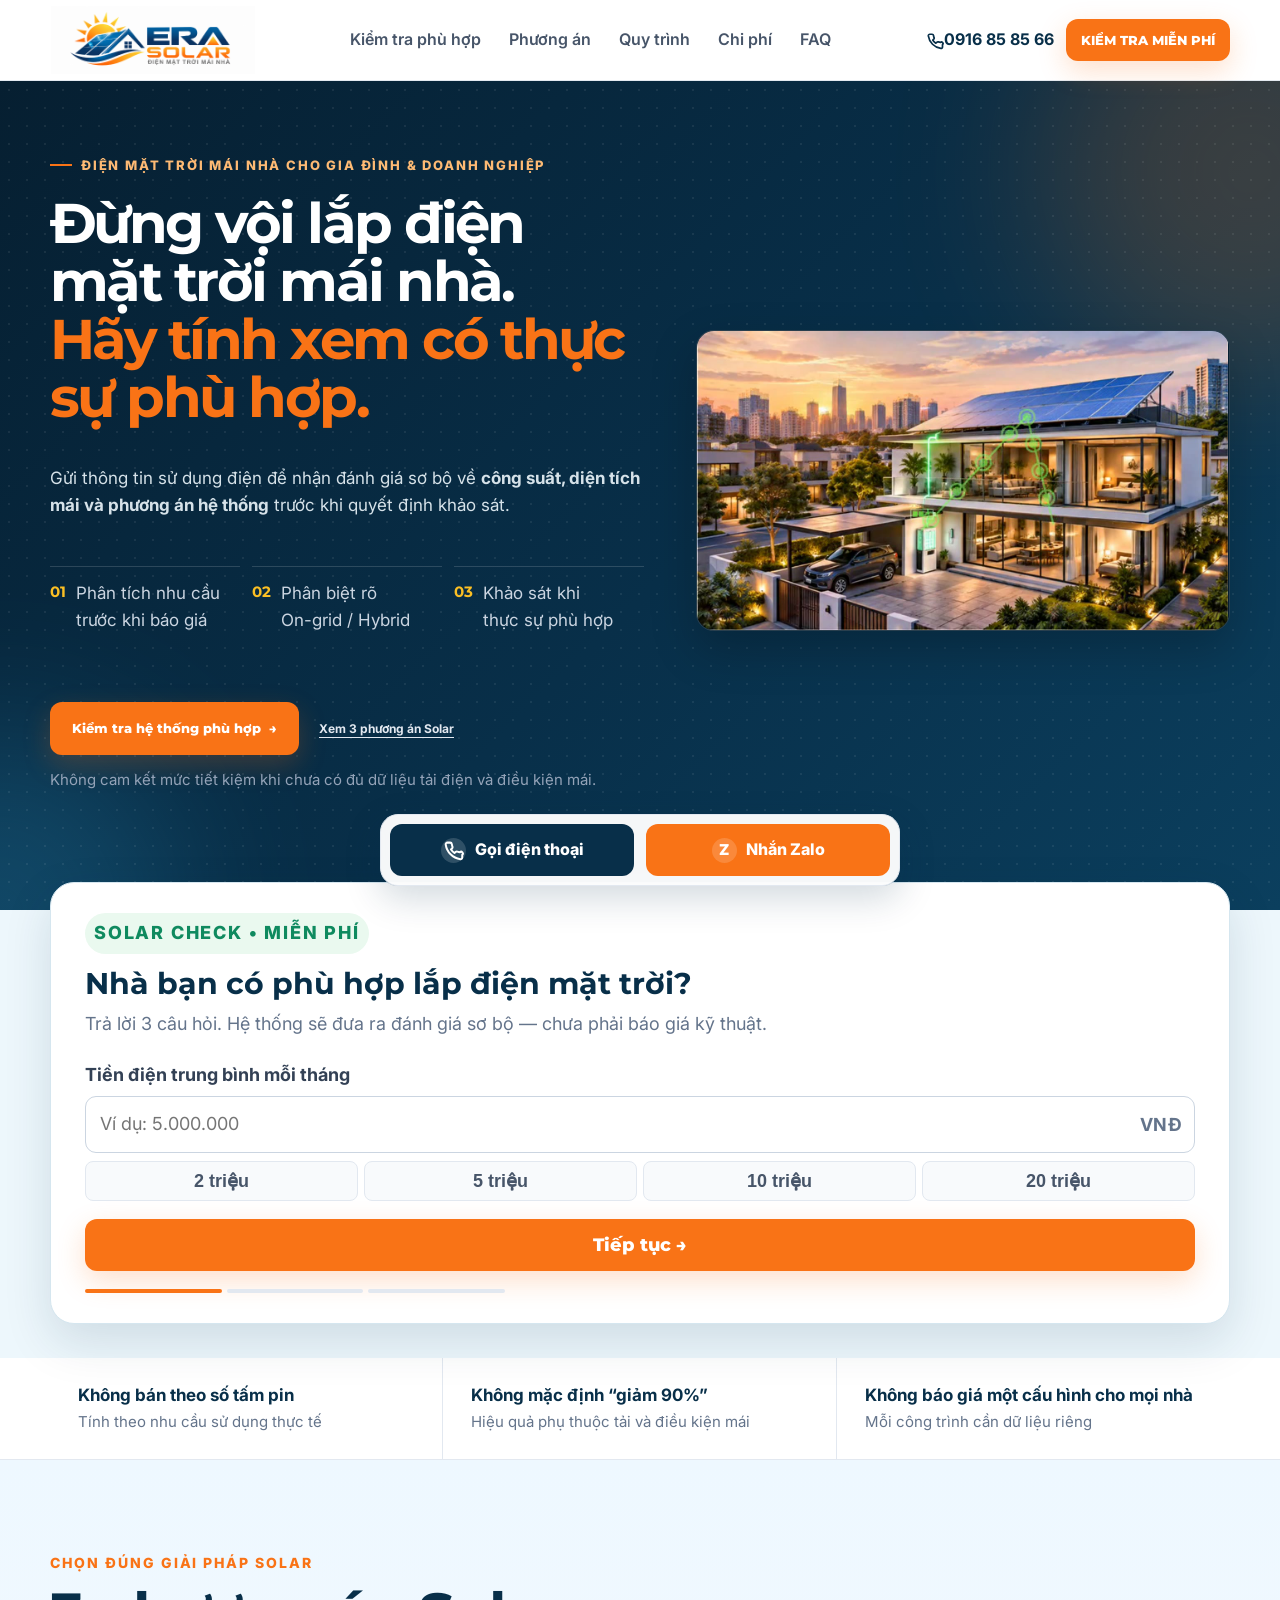
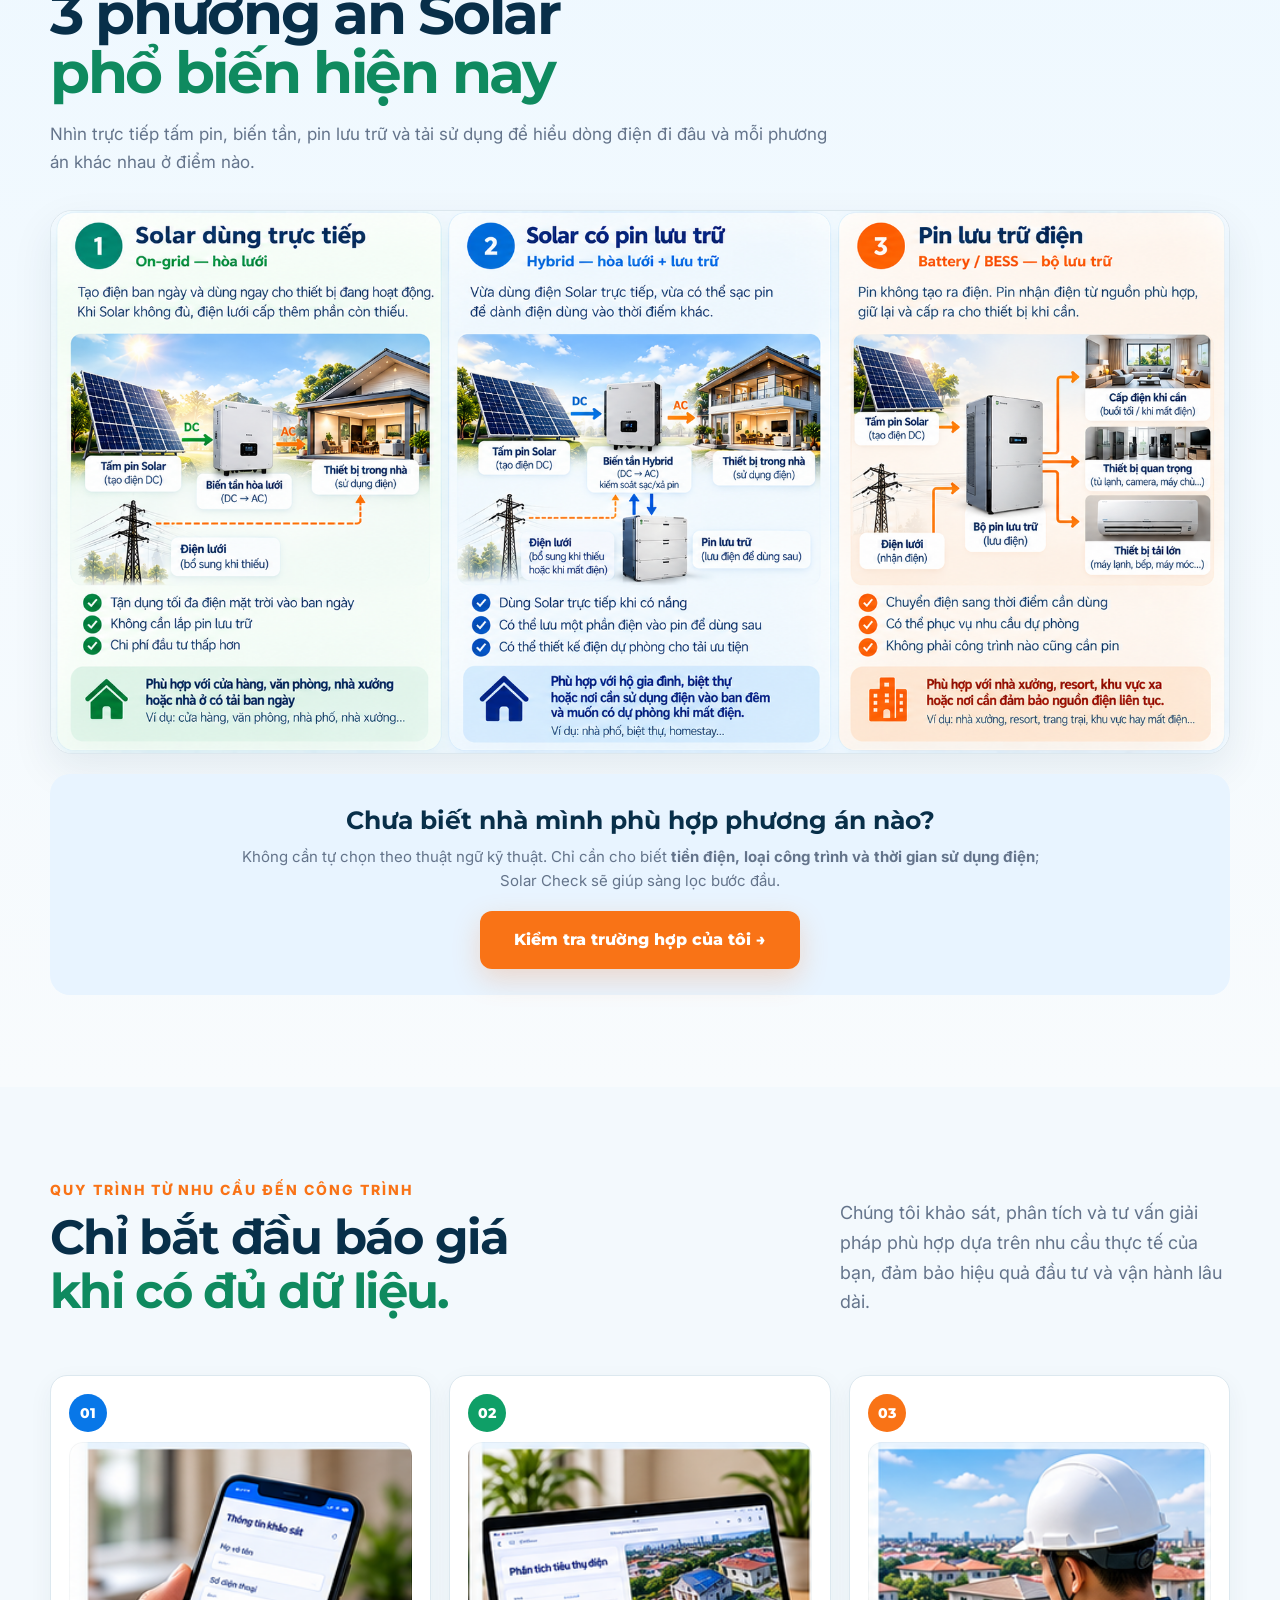
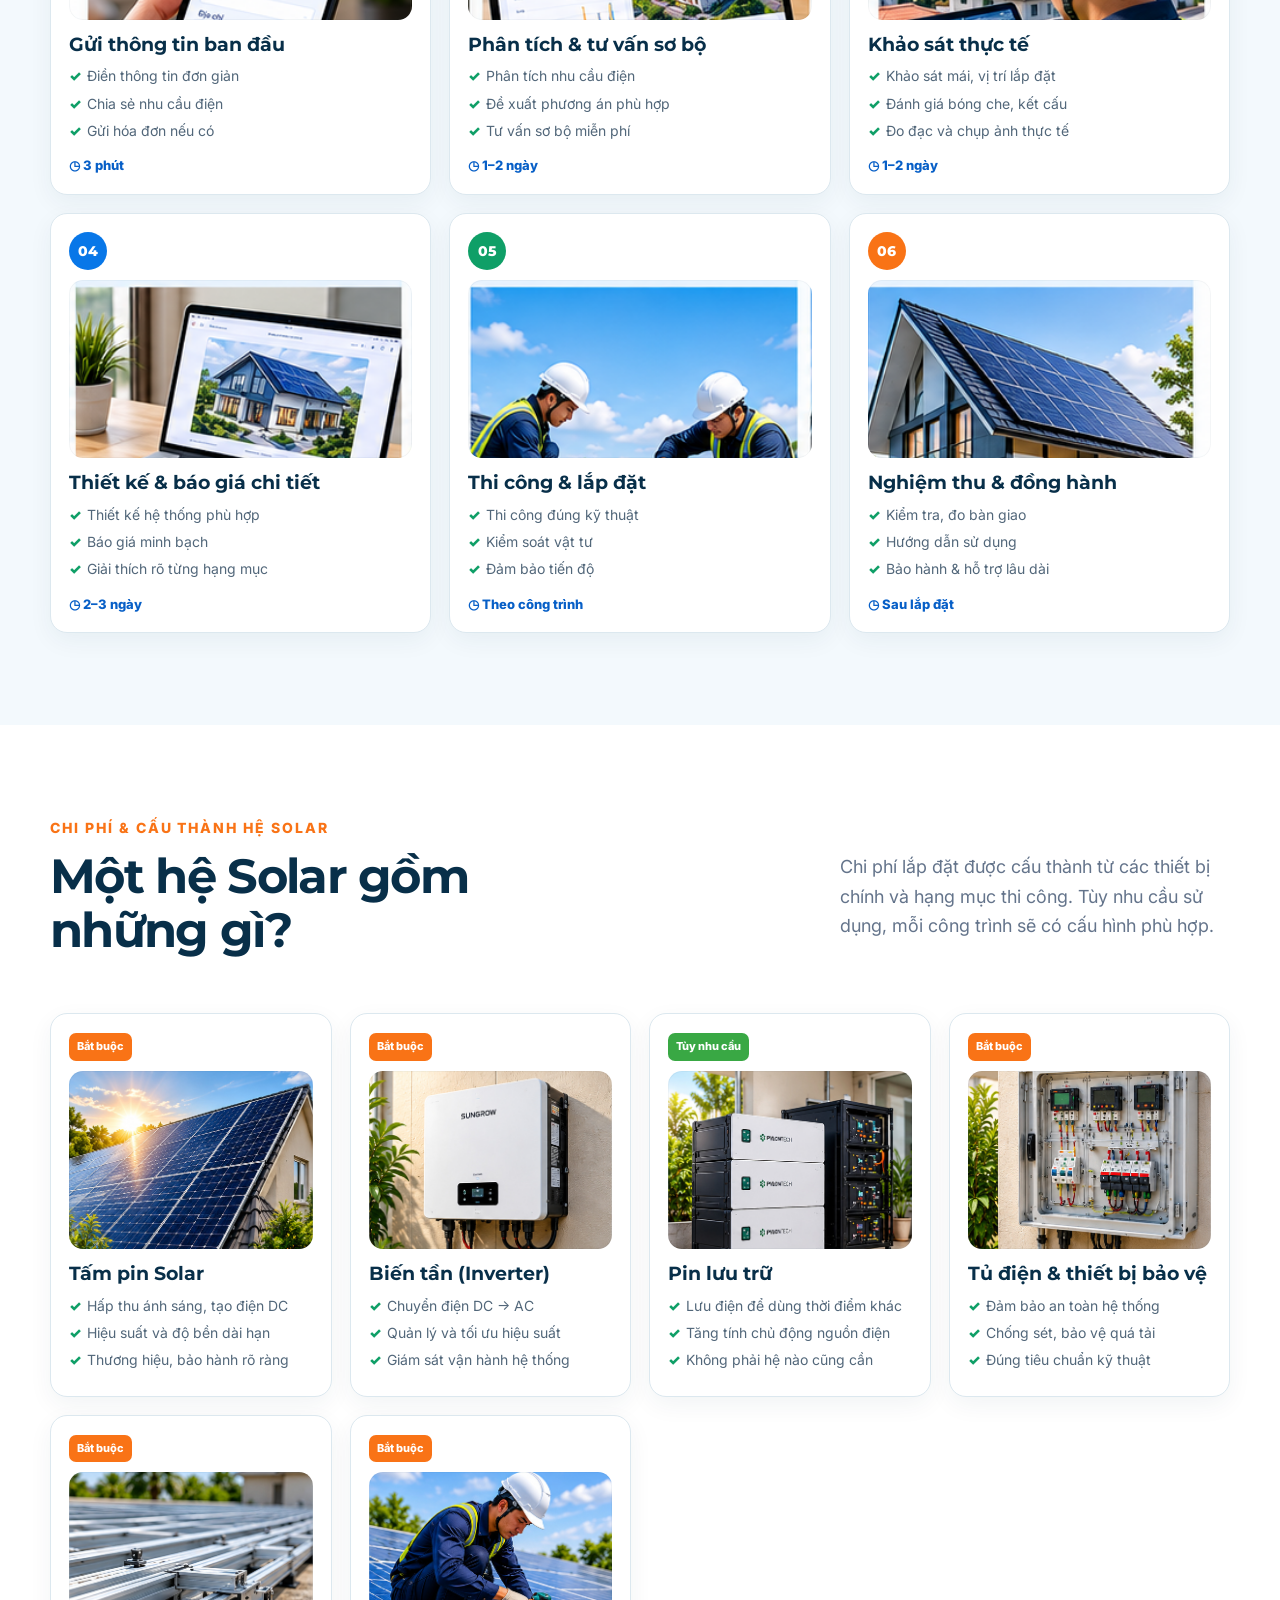
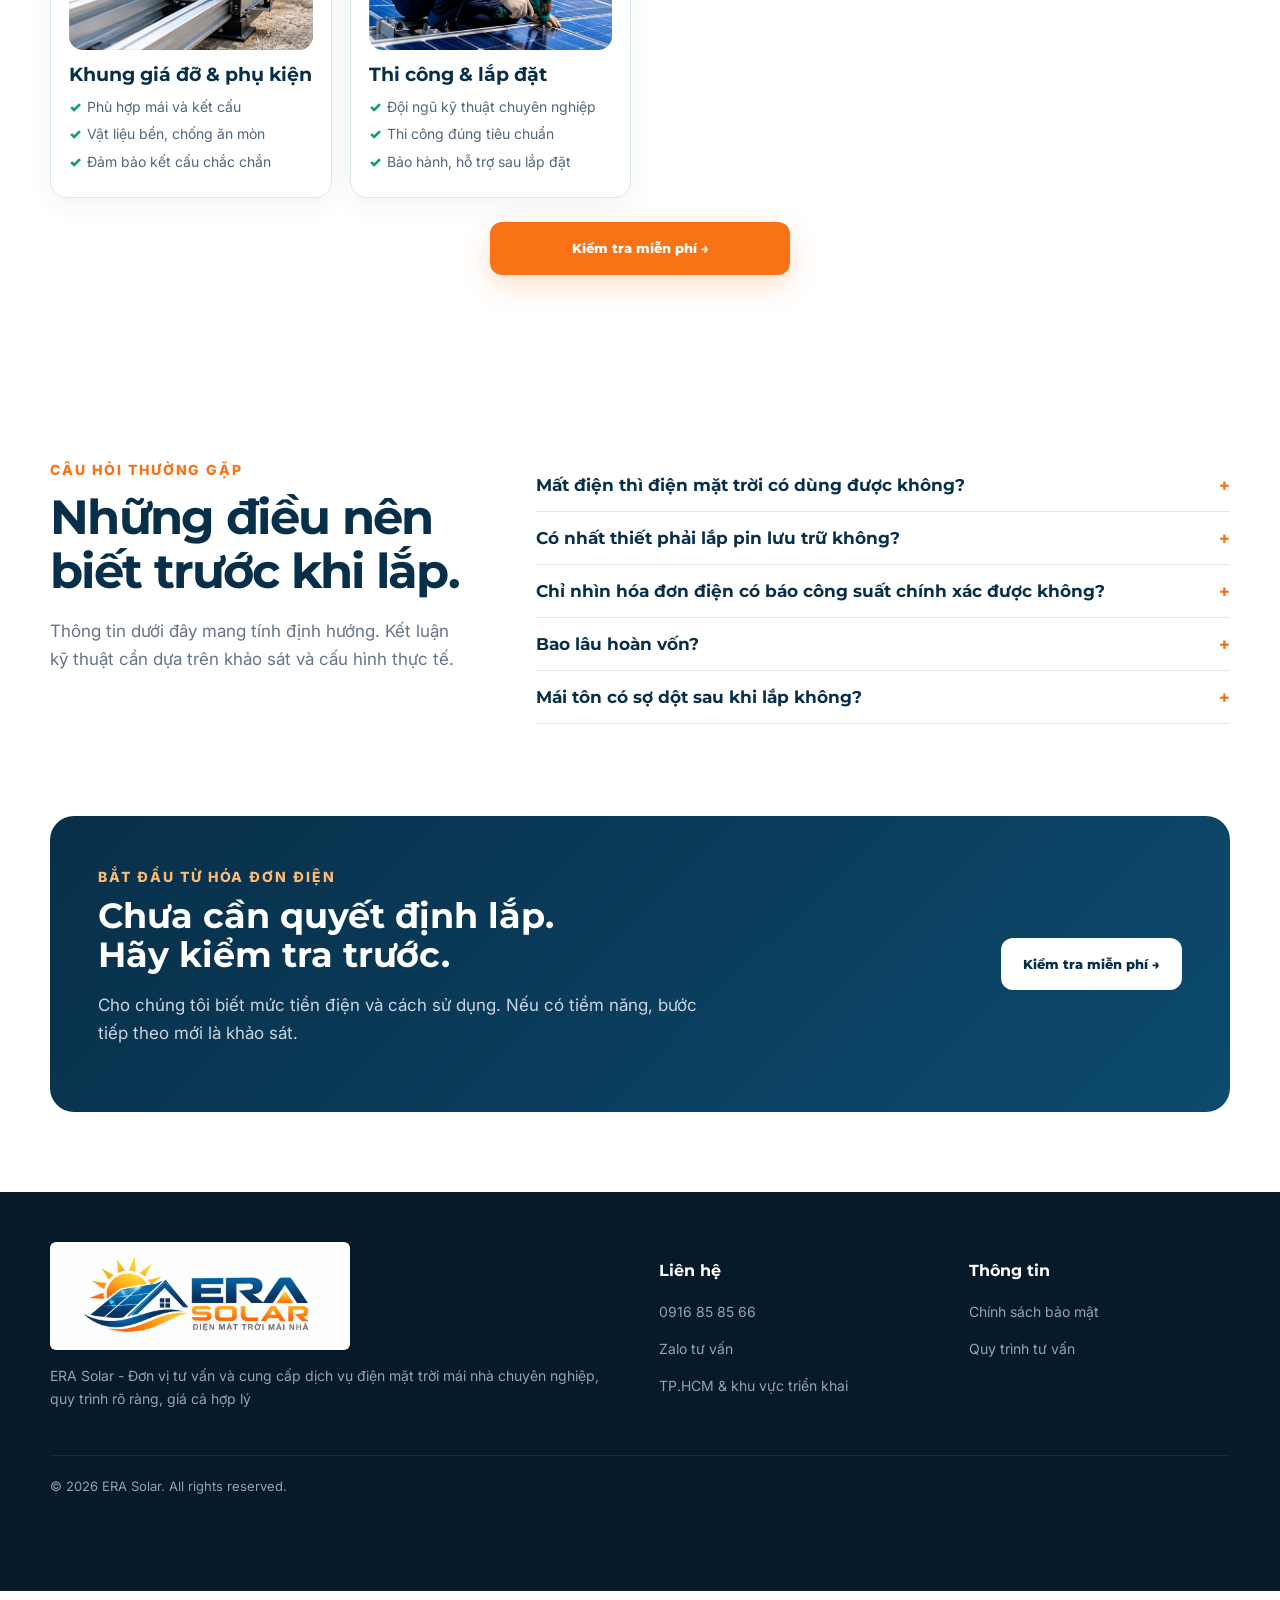
==== commit bddcbb83: "Replace desktop floating call icon with handset SVG; leave mobile unchanged" ====
--- a/index.html
+++ b/index.html
@@ -5,7 +5,7 @@
   <title>Điện Mặt Trời Mái Nhà | Phân Tích Hóa Đơn Miễn Phí</title>
   <meta name="description" content="Phân tích hóa đơn điện, nhu cầu sử dụng và điều kiện mái trước khi đề xuất hệ thống điện mặt trời phù hợp cho gia đình, kinh doanh và nhà xưởng.">
   <meta property="og:title" content="Điện Mặt Trời Mái Nhà | Phân Tích Trước Khi Lắp"><meta property="og:description" content="Gửi hóa đơn điện để nhận đánh giá sơ bộ về công suất, diện tích mái và phương án phù hợp."><meta property="og:type" content="website">
-  <link rel="icon" type="image/svg+xml" href="assets/era-solar-icon.svg"><link rel="preconnect" href="https://fonts.googleapis.com"><link rel="preconnect" href="https://fonts.gstatic.com" crossorigin><link href="https://fonts.googleapis.com/css2?family=Inter:wght@400;500;600;700&family=Montserrat:wght@700;800;900&display=swap" rel="stylesheet"><link rel="stylesheet" href="css/style.css?v=20261013-mobile-hotline-v2">
+  <link rel="icon" type="image/svg+xml" href="assets/era-solar-icon.svg"><link rel="preconnect" href="https://fonts.googleapis.com"><link rel="preconnect" href="https://fonts.gstatic.com" crossorigin><link href="https://fonts.googleapis.com/css2?family=Inter:wght@400;500;600;700&family=Montserrat:wght@700;800;900&display=swap" rel="stylesheet"><link rel="stylesheet" href="css/style.css?v=20261013-solarcheck-step3-v3">
 </head>
 <body>
 <header class="site-header"><div class="container nav-wrap"><a class="brand" href="#top"><picture class="brand-logo"><source media="(max-width: 640px)" srcset="assets/logo-dien-mat-troi-mai-nha-era-solar-mobile.png"><img src="assets/dien-mat-troi-mai-nha-solar-era-desktop.png" alt="ERA Solar – Điện mặt trời mái nhà" width="205" height="68"></picture></a><nav class="desktop-nav"><a href="#kiem-tra">Kiểm tra phù hợp</a><a href="#dong-dien-solar">Phương án</a><a href="#quy-trinh">Quy trình</a><a href="#cau-thanh-he-solar">Chi phí</a><a href="#faq">FAQ</a></nav><details class="mobile-nav-menu"><summary aria-label="Mở menu điều hướng"><span aria-hidden="true">☰</span><span class="menu-label">Menu</span></summary><nav aria-label="Menu trên điện thoại"><a href="#kiem-tra">Kiểm tra phù hợp</a><a href="#dong-dien-solar">Phương án</a><a href="#quy-trinh">Quy trình</a><a href="#cau-thanh-he-solar">Chi phí</a><a href="#faq">FAQ</a></nav></details><div class="nav-actions"><a class="phone-link" data-phone-link href="tel:0916858566"><svg class="header-phone-icon" viewBox="0 0 24 24" aria-hidden="true" fill="none" stroke="currentColor" stroke-width="2.3" stroke-linecap="round" stroke-linejoin="round"><path d="M22 16.92v3a2 2 0 0 1-2.18 2A19.8 19.8 0 0 1 3.09 5.18 2 2 0 0 1 5.08 3h3a2 2 0 0 1 2 1.72c.12.96.35 1.91.69 2.81a2 2 0 0 1-.45 2.11L9.1 10.91a16 16 0 0 0 4 4l1.27-1.22a2 2 0 0 1 2.11-.45c.9.34 1.85.57 2.81.69A2 2 0 0 1 22 16.92z"/></svg><span data-phone-display>0916 85 85 66</span></a><a class="btn btn-primary btn-small" href="#kiem-tra" data-track="header_cta">Kiểm tra miễn phí</a></div></div></header>
@@ -13,7 +13,7 @@
 <section class="hero"><div class="hero-glow hero-glow-a"></div><div class="hero-glow hero-glow-b"></div><div class="container hero-grid"><div class="hero-copy"><div class="hero-media" aria-label="Minh họa dòng năng lượng điện mặt trời"><video class="hero-video" autoplay muted loop playsinline webkit-playsinline preload="auto" poster="assets/solar-hero-poster.jpg"><source src="assets/solar-hero-universal.mp4?v=20261004u1" type="video/mp4"><img src="assets/solar-hero-poster.jpg" alt="Hệ điện mặt trời mái nhà với pin lưu trữ"></video></div><div class="eyebrow"><span></span> Điện mặt trời mái nhà cho gia đình & doanh nghiệp</div><h1>Đừng vội lắp điện mặt trời mái nhà.<br><em>Hãy tính xem có thực sự phù hợp.</em></h1><p class="hero-lead">Gửi thông tin sử dụng điện để nhận đánh giá sơ bộ về <strong>công suất, diện tích mái và phương án hệ thống</strong> trước khi quyết định khảo sát.</p><div class="hero-points"><div><b>01</b><span>Phân tích nhu cầu<br>trước khi báo giá</span></div><div><b>02</b><span>Phân biệt rõ<br>On-grid / Hybrid</span></div><div><b>03</b><span>Khảo sát khi<br>thực sự phù hợp</span></div></div><div class="hero-actions"><a class="btn btn-primary btn-large" href="#kiem-tra" data-track="hero_cta">Kiểm tra hệ thống phù hợp <span>→</span></a><a class="text-link" href="#dong-dien-solar">Xem 3 phương án Solar</a></div><p class="microcopy">Không cam kết mức tiết kiệm khi chưa có đủ dữ liệu tải điện và điều kiện mái.</p></div>
 </div></section>
 <section class="solar-check-band"><div class="container"><aside class="lead-card" id="kiem-tra"><div class="card-kicker">SOLAR CHECK • MIỄN PHÍ</div><h2>Nhà bạn có phù hợp lắp điện mặt trời?</h2><p>Trả lời 3 câu hỏi. Hệ thống sẽ đưa ra đánh giá sơ bộ — chưa phải báo giá kỹ thuật.</p><form id="solarCheckForm" novalidate>
-<div class="form-step active" data-step="1"><label for="monthlyBill">Tiền điện trung bình mỗi tháng</label><div class="money-input"><input id="monthlyBill" name="monthlyBill" type="number" min="500000" max="200000000" step="100000" inputmode="numeric" placeholder="Ví dụ: 5.000.000" required><span>VNĐ</span></div><div class="quick-values"><button type="button" data-bill="2000000">2 triệu</button><button type="button" data-bill="5000000">5 triệu</button><button type="button" data-bill="10000000">10 triệu</button><button type="button" data-bill="20000000">20 triệu</button></div><button class="btn btn-primary btn-full next-step" type="button">Tiếp tục →</button></div>
+<div class="form-step active" data-step="1"><label for="monthlyBill">Tiền điện trung bình mỗi tháng</label><div class="money-input"><input id="monthlyBill" name="monthlyBill" type="text" inputmode="numeric" autocomplete="off" maxlength="15" placeholder="Ví dụ: 5.000.000" required><span>VNĐ</span></div><div class="quick-values"><button type="button" data-bill="2000000">2 triệu</button><button type="button" data-bill="5000000">5 triệu</button><button type="button" data-bill="10000000">10 triệu</button><button type="button" data-bill="20000000">20 triệu</button></div><button class="btn btn-primary btn-full next-step" type="button">Tiếp tục →</button></div>
 <div class="form-step" data-step="2"><fieldset><legend>Loại công trình</legend><div class="choice-grid"><label><input type="radio" name="propertyType" value="Nhà ở"><span>🏠<b>Nhà ở</b></span></label><label><input type="radio" name="propertyType" value="Kinh doanh"><span>🏪<b>Kinh doanh</b></span></label><label><input type="radio" name="propertyType" value="Nhà xưởng"><span>🏭<b>Nhà xưởng</b></span></label></div></fieldset><fieldset><legend>Điện được dùng nhiều nhất</legend><div class="choice-grid"><label><input type="radio" name="usageTime" value="Ban ngày"><span>☀️<b>Ban ngày</b></span></label><label><input type="radio" name="usageTime" value="Ban đêm"><span>🌙<b>Ban đêm</b></span></label><label><input type="radio" name="usageTime" value="Cả ngày"><span>⏱️<b>Cả ngày</b></span></label></div></fieldset><div class="step-actions"><button class="btn btn-ghost prev-step" type="button">← Quay lại</button><button class="btn btn-primary next-step" type="button">Xem đánh giá →</button></div></div>
 <div class="form-step" data-step="3"><div id="preResult" class="pre-result"></div><div class="divider"><span>Xem công suất Solar dự kiến</span></div><label for="leadName">Tên của anh/chị *</label><input id="leadName" name="name" type="text" autocomplete="name" placeholder="Ví dụ: Anh Minh" required><label for="leadPhone">Số điện thoại *</label><input id="leadPhone" name="phone" type="tel" inputmode="tel" autocomplete="tel" placeholder="09xx xxx xxx" required><input type="hidden" name="source" value="Solar Check V2"><button class="btn btn-primary btn-full" id="submitLead" type="submit">Xem công suất dự kiến →</button><p class="privacy-note">🔒 Thông tin chỉ dùng để gửi kết quả sơ bộ và tư vấn nhu cầu điện mặt trời.</p><div id="formStatus" class="form-status" role="status"></div></div></form><div class="progress"><span class="active"></span><span></span><span></span></div></aside></div></section>
 <section class="trust-strip"><div class="container trust-grid"><div><strong>Không bán theo số tấm pin</strong><span>Tính theo nhu cầu sử dụng thực tế</span></div><div><strong>Không mặc định “giảm 90%”</strong><span>Hiệu quả phụ thuộc tải và điều kiện mái</span></div><div><strong>Không báo giá một cấu hình cho mọi nhà</strong><span>Mỗi công trình cần dữ liệu riêng</span></div></div></section>
@@ -48,6 +48,6 @@
 </main>
 <footer><div class="container footer-grid"><div><div class="brand footer-brand"><picture class="footer-brand-logo"><source media="(max-width: 640px)" srcset="assets/logo-dien-mat-troi-mai-nha-era-solar-mobile.png"><img src="assets/dien-mat-troi-mai-nha-solar-era-desktop.png" alt="ERA Solar – Điện mặt trời mái nhà" width="300" height="100" loading="lazy"></picture></div><p>ERA Solar - Đơn vị tư vấn và cung cấp dịch vụ điện mặt trời mái nhà chuyên nghiệp, quy trình rõ ràng, giá cả hợp lý</p></div><div><h3>Liên hệ</h3><p><a data-phone-link href="tel:0916858566"><span data-phone-display>0916 85 85 66</span></a></p><p><a data-zalo-link href="#">Zalo tư vấn</a></p><p data-service-area>TP.HCM & khu vực triển khai</p></div><div><h3>Thông tin</h3><p><a href="privacy.html">Chính sách bảo mật</a></p><p><a href="#quy-trinh">Quy trình tư vấn</a></p></div></div><div class="container copyright">© <span id="year"></span> <span data-brand>GIẢI PHÁP SOLAR</span>. All rights reserved.</div></footer>
 <div class="mobile-bar"><a data-phone-link href="tel:0916858566" data-track="mobile_call"><svg class="header-phone-icon" viewBox="0 0 24 24" aria-hidden="true" fill="none" stroke="currentColor" stroke-width="2.3" stroke-linecap="round" stroke-linejoin="round"><path d="M22 16.92v3a2 2 0 0 1-2.18 2A19.8 19.8 0 0 1 3.09 5.18 2 2 0 0 1 5.08 3h3a2 2 0 0 1 2 1.72c.12.96.35 1.91.69 2.81a2 2 0 0 1-.45 2.11L9.1 10.91a16 16 0 0 0 4 4l1.27-1.22a2 2 0 0 1 2.11-.45c.9.34 1.85.57 2.81.69A2 2 0 0 1 22 16.92z"/></svg><span>Gọi tư vấn</span></a><a data-zalo-link href="https://zalo.me/0916858566" target="_blank" rel="noopener" data-track="mobile_zalo"><span class="mobile-zalo-icon" aria-hidden="true">Z</span><span>Nhắn Zalo</span></a></div>
-<div class="desktop-contact-bar" aria-label="Liên hệ nhanh"><a class="desktop-call" data-phone-link href="tel:0916858566" data-track="desktop_call"><span class="cta-icon">☎</span><span>Gọi điện thoại</span></a><a class="desktop-zalo" data-zalo-link href="https://zalo.me/0916858566" target="_blank" rel="noopener" data-track="desktop_zalo"><span class="cta-icon">Z</span><span>Nhắn Zalo</span></a></div>
-<script src="js/config.js"></script><script src="js/calculator.js"></script><script src="js/tracking.js"></script><script src="js/form.js"></script><script src="js/app.js"></script>
+<div class="desktop-contact-bar" aria-label="Liên hệ nhanh"><a class="desktop-call" data-phone-link href="tel:0916858566" data-track="desktop_call"><span class="cta-icon"><svg viewBox="0 0 24 24" width="21" height="21" aria-hidden="true" fill="none" stroke="currentColor" stroke-width="2.3" stroke-linecap="round" stroke-linejoin="round"><path d="M22 16.92v3a2 2 0 0 1-2.18 2A19.8 19.8 0 0 1 3.09 5.18 2 2 0 0 1 5.08 3h3a2 2 0 0 1 2 1.72c.12.96.35 1.91.69 2.81a2 2 0 0 1-.45 2.11L9.1 10.91a16 16 0 0 0 4 4l1.27-1.22a2 2 0 0 1 2.11-.45c.9.34 1.85.57 2.81.69A2 2 0 0 1 22 16.92z"/></svg></span><span>Gọi điện thoại</span></a><a class="desktop-zalo" data-zalo-link href="https://zalo.me/0916858566" target="_blank" rel="noopener" data-track="desktop_zalo"><span class="cta-icon">Z</span><span>Nhắn Zalo</span></a></div>
+<script src="js/config.js"></script><script src="js/calculator.js"></script><script src="js/tracking.js"></script><script src="js/form.js?v=20261013-money-format"></script><script src="js/app.js"></script>
 </body></html>
--- a/css/style.css
+++ b/css/style.css
@@ -871,3 +871,35 @@
  .site-header .nav-actions .phone-link [data-phone-display]{font-size:12px!important}
  .site-header .nav-actions .phone-link .header-phone-icon{width:17px!important;height:17px!important;flex-basis:17px!important}
 }
+
+/* ERA Solar — Solar Check preliminary assessment readability */
+.pre-result .result-label{font-size:14px!important;line-height:1.5!important;letter-spacing:.08em}
+.pre-result h3{font-size:24px!important;line-height:1.35!important;margin:8px 0 16px}
+.pre-result .result-row{font-size:18px!important;line-height:1.55!important;padding:11px 0;align-items:baseline}
+.pre-result .result-row b{font-size:18px!important;line-height:1.5!important}
+.pre-result p,.pre-result small{font-size:18px!important;line-height:1.6!important}
+@media(max-width:640px){
+ .pre-result{padding:16px!important}
+ .pre-result h3{font-size:22px!important}
+ .pre-result .result-row,.pre-result .result-row b{font-size:16px!important}
+ .pre-result p,.pre-result small{font-size:16px!important}
+}
+
+/* Solar Check V2 / STEP 3 — readable summary; explicitly target dynamically generated #preResult */
+#preResult.pre-result{padding:24px 26px!important}
+#preResult .result-label{display:block;font-size:16px!important;line-height:1.5!important;letter-spacing:.06em!important}
+#preResult h3{font-size:28px!important;line-height:1.35!important;margin:12px 0 18px!important}
+#preResult .result-row{font-size:20px!important;line-height:1.55!important;padding:13px 0!important;gap:16px!important}
+#preResult .result-row span,#preResult .result-row b{font-size:20px!important;line-height:1.55!important}
+#preResult p,#preResult p strong,#preResult small{font-size:19px!important;line-height:1.65!important}
+#preResult p{margin:17px 0 0!important}
+.form-step[data-step="3"]>.divider{font-size:15px!important;line-height:1.5!important;font-weight:700!important}
+@media(max-width:640px){
+ #preResult.pre-result{padding:18px!important}
+ #preResult .result-label{font-size:14px!important}
+ #preResult h3{font-size:23px!important;line-height:1.35!important}
+ #preResult .result-row{font-size:17px!important;padding:12px 0!important}
+ #preResult .result-row span,#preResult .result-row b{font-size:17px!important}
+ #preResult p,#preResult p strong,#preResult small{font-size:17px!important;line-height:1.6!important}
+ .form-step[data-step="3"]>.divider{font-size:13px!important}
+}
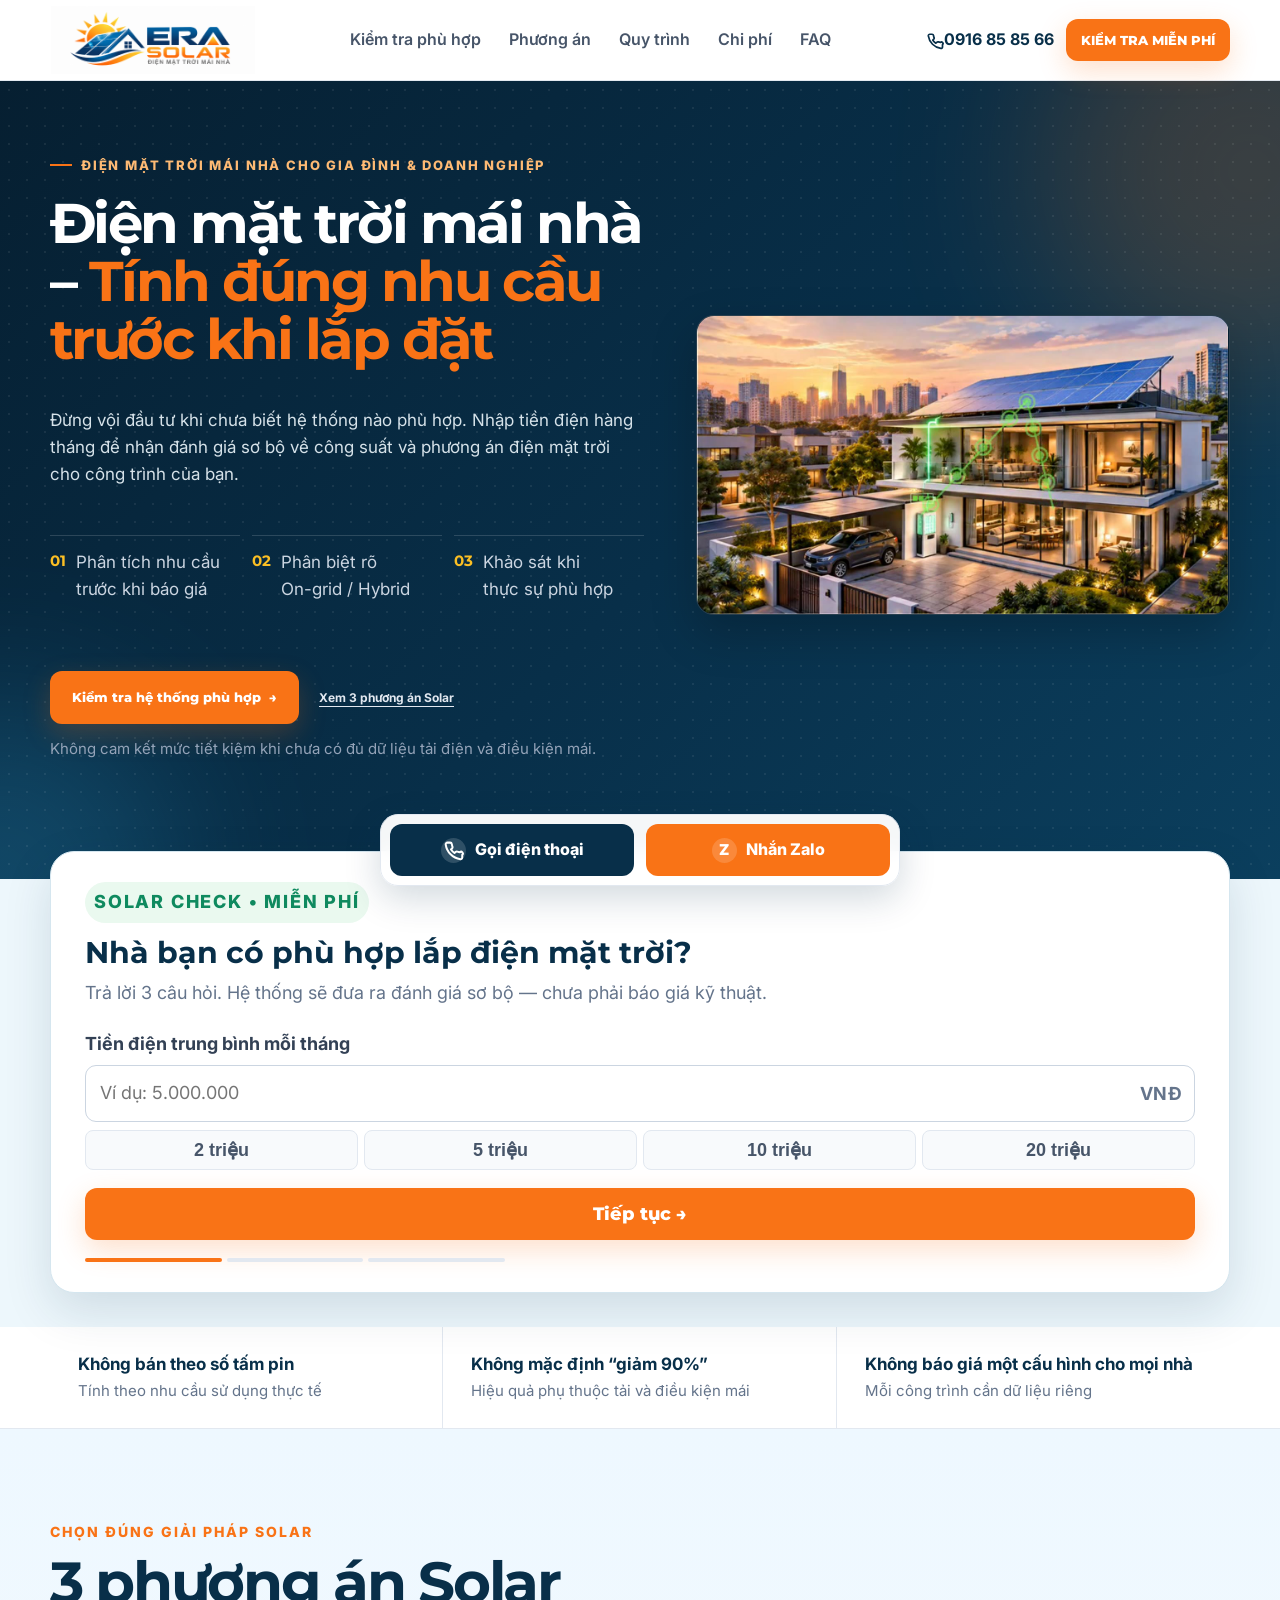
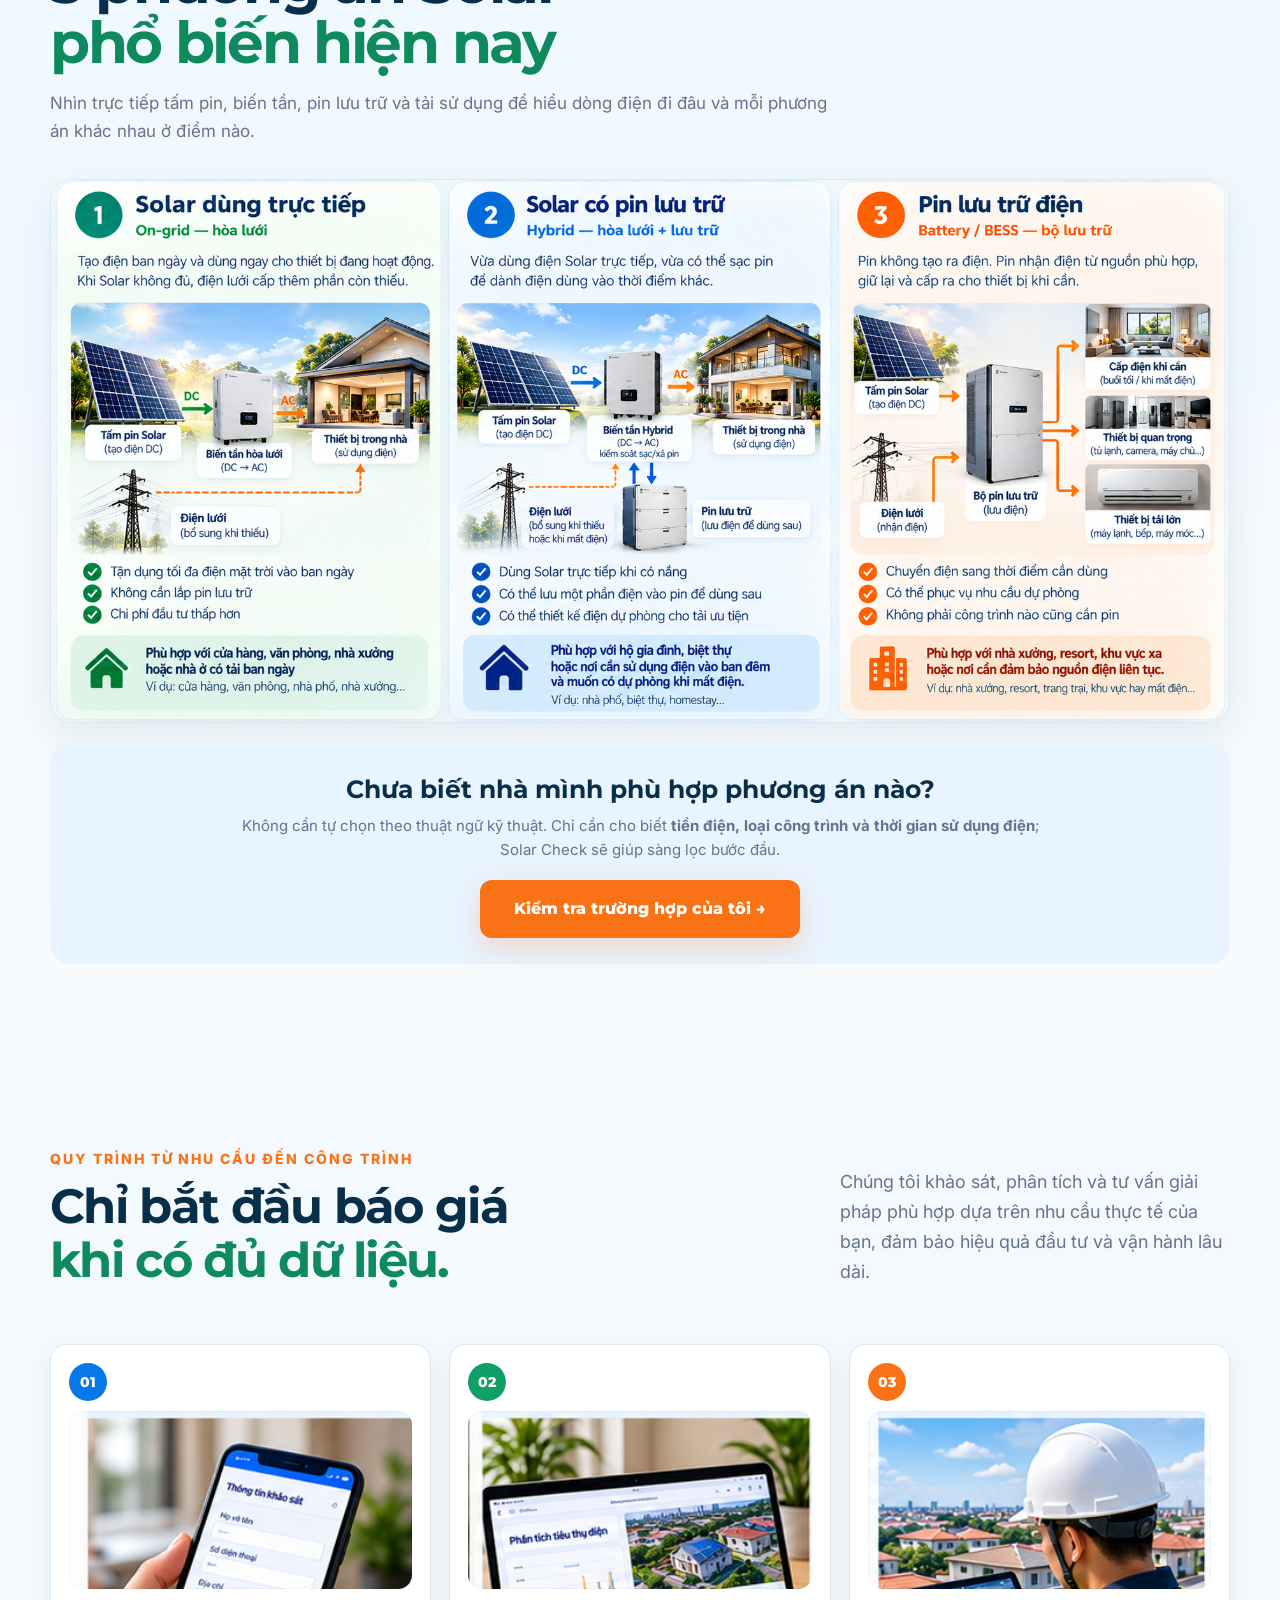
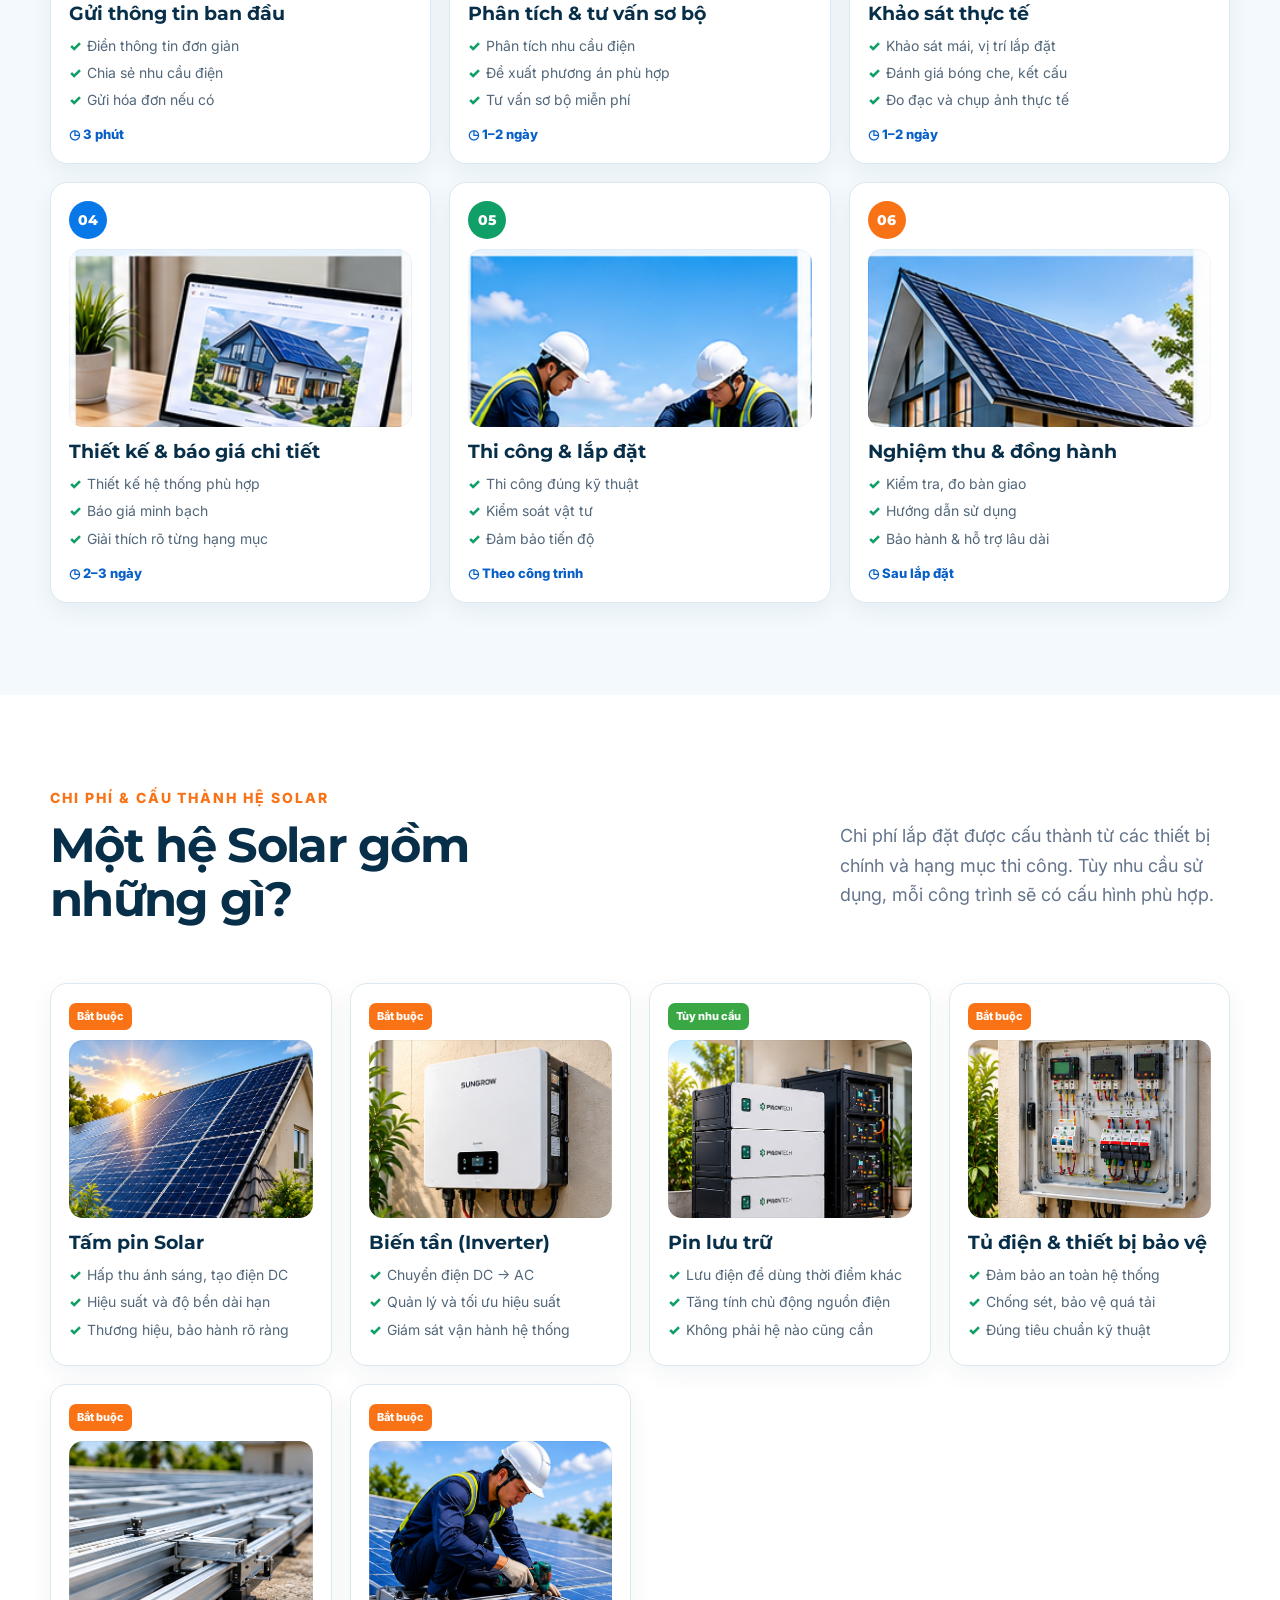
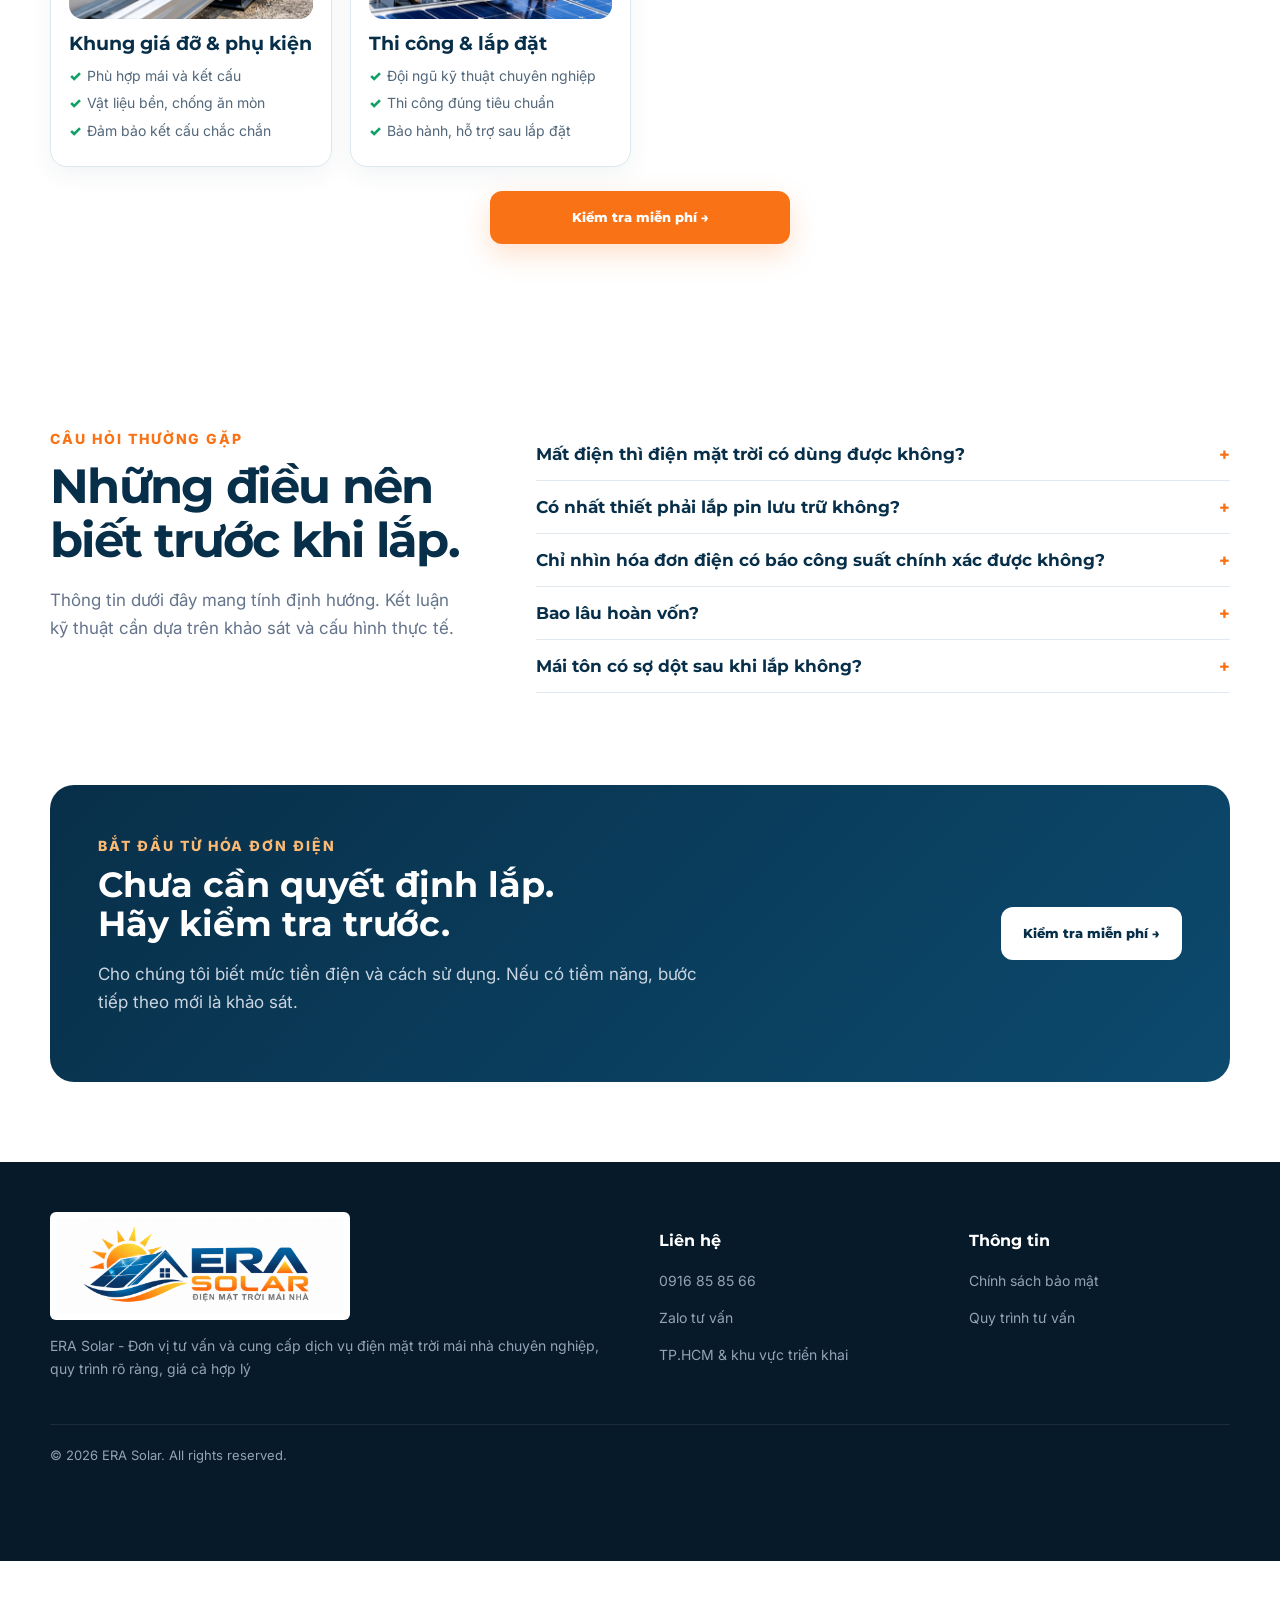
==== commit db7633e7: "Optimize ERA Solar SEO title meta description hero and canonical for Da Nang to Ca Mau" ====
--- a/index.html
+++ b/index.html
@@ -2,15 +2,15 @@
 <html lang="vi">
 <head>
   <meta charset="utf-8"><meta name="viewport" content="width=device-width,initial-scale=1"><meta name="theme-color" content="#082F49">
-  <title>Điện Mặt Trời Mái Nhà | Phân Tích Hóa Đơn Miễn Phí</title>
-  <meta name="description" content="Phân tích hóa đơn điện, nhu cầu sử dụng và điều kiện mái trước khi đề xuất hệ thống điện mặt trời phù hợp cho gia đình, kinh doanh và nhà xưởng.">
-  <meta property="og:title" content="Điện Mặt Trời Mái Nhà | Phân Tích Trước Khi Lắp"><meta property="og:description" content="Gửi hóa đơn điện để nhận đánh giá sơ bộ về công suất, diện tích mái và phương án phù hợp."><meta property="og:type" content="website">
+  <title>Lắp Điện Mặt Trời Mái Nhà Gia Đình &amp; Nhà Xưởng | ERA Solar</title>
+  <meta name="description" content="ERA Solar tư vấn, khảo sát và lắp đặt điện mặt trời mái nhà cho gia đình, nhà xưởng từ Đà Nẵng đến Cà Mau. Kiểm tra nhu cầu điện miễn phí.">
+  <meta property="og:title" content="Lắp Điện Mặt Trời Mái Nhà Gia Đình &amp; Nhà Xưởng | ERA Solar"><meta property="og:description" content="ERA Solar tư vấn, khảo sát và lắp đặt điện mặt trời mái nhà cho gia đình, nhà xưởng từ Đà Nẵng đến Cà Mau. Kiểm tra nhu cầu điện miễn phí."><meta property="og:type" content="website"><meta property="og:url" content="https://solar.eracorp.vn/"><link rel="canonical" href="https://solar.eracorp.vn/">
   <link rel="icon" type="image/svg+xml" href="assets/era-solar-icon.svg"><link rel="preconnect" href="https://fonts.googleapis.com"><link rel="preconnect" href="https://fonts.gstatic.com" crossorigin><link href="https://fonts.googleapis.com/css2?family=Inter:wght@400;500;600;700&family=Montserrat:wght@700;800;900&display=swap" rel="stylesheet"><link rel="stylesheet" href="css/style.css?v=20261013-solarcheck-step3-v3">
 </head>
 <body>
 <header class="site-header"><div class="container nav-wrap"><a class="brand" href="#top"><picture class="brand-logo"><source media="(max-width: 640px)" srcset="assets/logo-dien-mat-troi-mai-nha-era-solar-mobile.png"><img src="assets/dien-mat-troi-mai-nha-solar-era-desktop.png" alt="ERA Solar – Điện mặt trời mái nhà" width="205" height="68"></picture></a><nav class="desktop-nav"><a href="#kiem-tra">Kiểm tra phù hợp</a><a href="#dong-dien-solar">Phương án</a><a href="#quy-trinh">Quy trình</a><a href="#cau-thanh-he-solar">Chi phí</a><a href="#faq">FAQ</a></nav><details class="mobile-nav-menu"><summary aria-label="Mở menu điều hướng"><span aria-hidden="true">☰</span><span class="menu-label">Menu</span></summary><nav aria-label="Menu trên điện thoại"><a href="#kiem-tra">Kiểm tra phù hợp</a><a href="#dong-dien-solar">Phương án</a><a href="#quy-trinh">Quy trình</a><a href="#cau-thanh-he-solar">Chi phí</a><a href="#faq">FAQ</a></nav></details><div class="nav-actions"><a class="phone-link" data-phone-link href="tel:0916858566"><svg class="header-phone-icon" viewBox="0 0 24 24" aria-hidden="true" fill="none" stroke="currentColor" stroke-width="2.3" stroke-linecap="round" stroke-linejoin="round"><path d="M22 16.92v3a2 2 0 0 1-2.18 2A19.8 19.8 0 0 1 3.09 5.18 2 2 0 0 1 5.08 3h3a2 2 0 0 1 2 1.72c.12.96.35 1.91.69 2.81a2 2 0 0 1-.45 2.11L9.1 10.91a16 16 0 0 0 4 4l1.27-1.22a2 2 0 0 1 2.11-.45c.9.34 1.85.57 2.81.69A2 2 0 0 1 22 16.92z"/></svg><span data-phone-display>0916 85 85 66</span></a><a class="btn btn-primary btn-small" href="#kiem-tra" data-track="header_cta">Kiểm tra miễn phí</a></div></div></header>
 <main id="top">
-<section class="hero"><div class="hero-glow hero-glow-a"></div><div class="hero-glow hero-glow-b"></div><div class="container hero-grid"><div class="hero-copy"><div class="hero-media" aria-label="Minh họa dòng năng lượng điện mặt trời"><video class="hero-video" autoplay muted loop playsinline webkit-playsinline preload="auto" poster="assets/solar-hero-poster.jpg"><source src="assets/solar-hero-universal.mp4?v=20261004u1" type="video/mp4"><img src="assets/solar-hero-poster.jpg" alt="Hệ điện mặt trời mái nhà với pin lưu trữ"></video></div><div class="eyebrow"><span></span> Điện mặt trời mái nhà cho gia đình & doanh nghiệp</div><h1>Đừng vội lắp điện mặt trời mái nhà.<br><em>Hãy tính xem có thực sự phù hợp.</em></h1><p class="hero-lead">Gửi thông tin sử dụng điện để nhận đánh giá sơ bộ về <strong>công suất, diện tích mái và phương án hệ thống</strong> trước khi quyết định khảo sát.</p><div class="hero-points"><div><b>01</b><span>Phân tích nhu cầu<br>trước khi báo giá</span></div><div><b>02</b><span>Phân biệt rõ<br>On-grid / Hybrid</span></div><div><b>03</b><span>Khảo sát khi<br>thực sự phù hợp</span></div></div><div class="hero-actions"><a class="btn btn-primary btn-large" href="#kiem-tra" data-track="hero_cta">Kiểm tra hệ thống phù hợp <span>→</span></a><a class="text-link" href="#dong-dien-solar">Xem 3 phương án Solar</a></div><p class="microcopy">Không cam kết mức tiết kiệm khi chưa có đủ dữ liệu tải điện và điều kiện mái.</p></div>
+<section class="hero"><div class="hero-glow hero-glow-a"></div><div class="hero-glow hero-glow-b"></div><div class="container hero-grid"><div class="hero-copy"><div class="hero-media" aria-label="Minh họa dòng năng lượng điện mặt trời"><video class="hero-video" autoplay muted loop playsinline webkit-playsinline preload="auto" poster="assets/solar-hero-poster.jpg"><source src="assets/solar-hero-universal.mp4?v=20261004u1" type="video/mp4"><img src="assets/solar-hero-poster.jpg" alt="Hệ điện mặt trời mái nhà với pin lưu trữ"></video></div><div class="eyebrow"><span></span> Điện mặt trời mái nhà cho gia đình & doanh nghiệp</div><h1>Điện mặt trời mái nhà – <em>Tính đúng nhu cầu trước khi lắp đặt</em></h1><p class="hero-lead">Đừng vội đầu tư khi chưa biết hệ thống nào phù hợp. Nhập tiền điện hàng tháng để nhận đánh giá sơ bộ về công suất và phương án điện mặt trời cho công trình của bạn.</p><div class="hero-points"><div><b>01</b><span>Phân tích nhu cầu<br>trước khi báo giá</span></div><div><b>02</b><span>Phân biệt rõ<br>On-grid / Hybrid</span></div><div><b>03</b><span>Khảo sát khi<br>thực sự phù hợp</span></div></div><div class="hero-actions"><a class="btn btn-primary btn-large" href="#kiem-tra" data-track="hero_cta">Kiểm tra hệ thống phù hợp <span>→</span></a><a class="text-link" href="#dong-dien-solar">Xem 3 phương án Solar</a></div><p class="microcopy">Không cam kết mức tiết kiệm khi chưa có đủ dữ liệu tải điện và điều kiện mái.</p></div>
 </div></section>
 <section class="solar-check-band"><div class="container"><aside class="lead-card" id="kiem-tra"><div class="card-kicker">SOLAR CHECK • MIỄN PHÍ</div><h2>Nhà bạn có phù hợp lắp điện mặt trời?</h2><p>Trả lời 3 câu hỏi. Hệ thống sẽ đưa ra đánh giá sơ bộ — chưa phải báo giá kỹ thuật.</p><form id="solarCheckForm" novalidate>
 <div class="form-step active" data-step="1"><label for="monthlyBill">Tiền điện trung bình mỗi tháng</label><div class="money-input"><input id="monthlyBill" name="monthlyBill" type="text" inputmode="numeric" autocomplete="off" maxlength="15" placeholder="Ví dụ: 5.000.000" required><span>VNĐ</span></div><div class="quick-values"><button type="button" data-bill="2000000">2 triệu</button><button type="button" data-bill="5000000">5 triệu</button><button type="button" data-bill="10000000">10 triệu</button><button type="button" data-bill="20000000">20 triệu</button></div><button class="btn btn-primary btn-full next-step" type="button">Tiếp tục →</button></div>
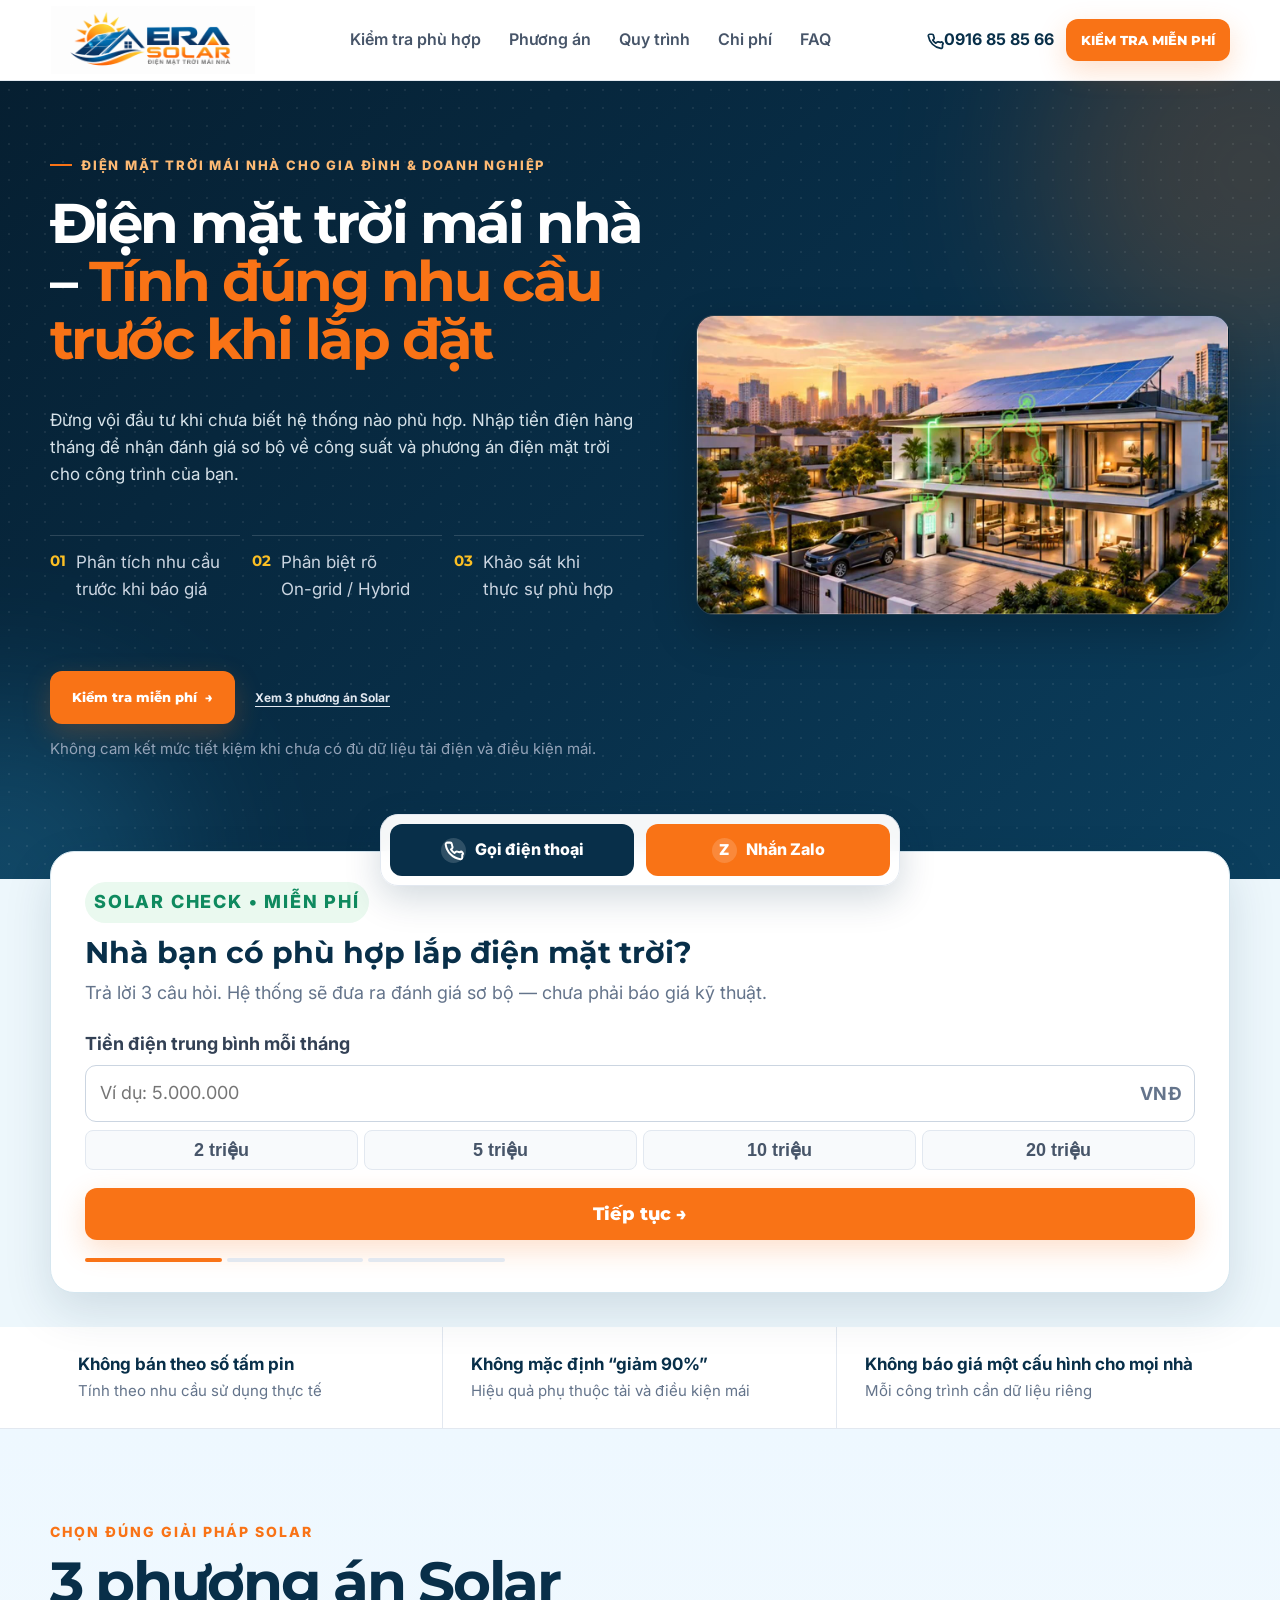
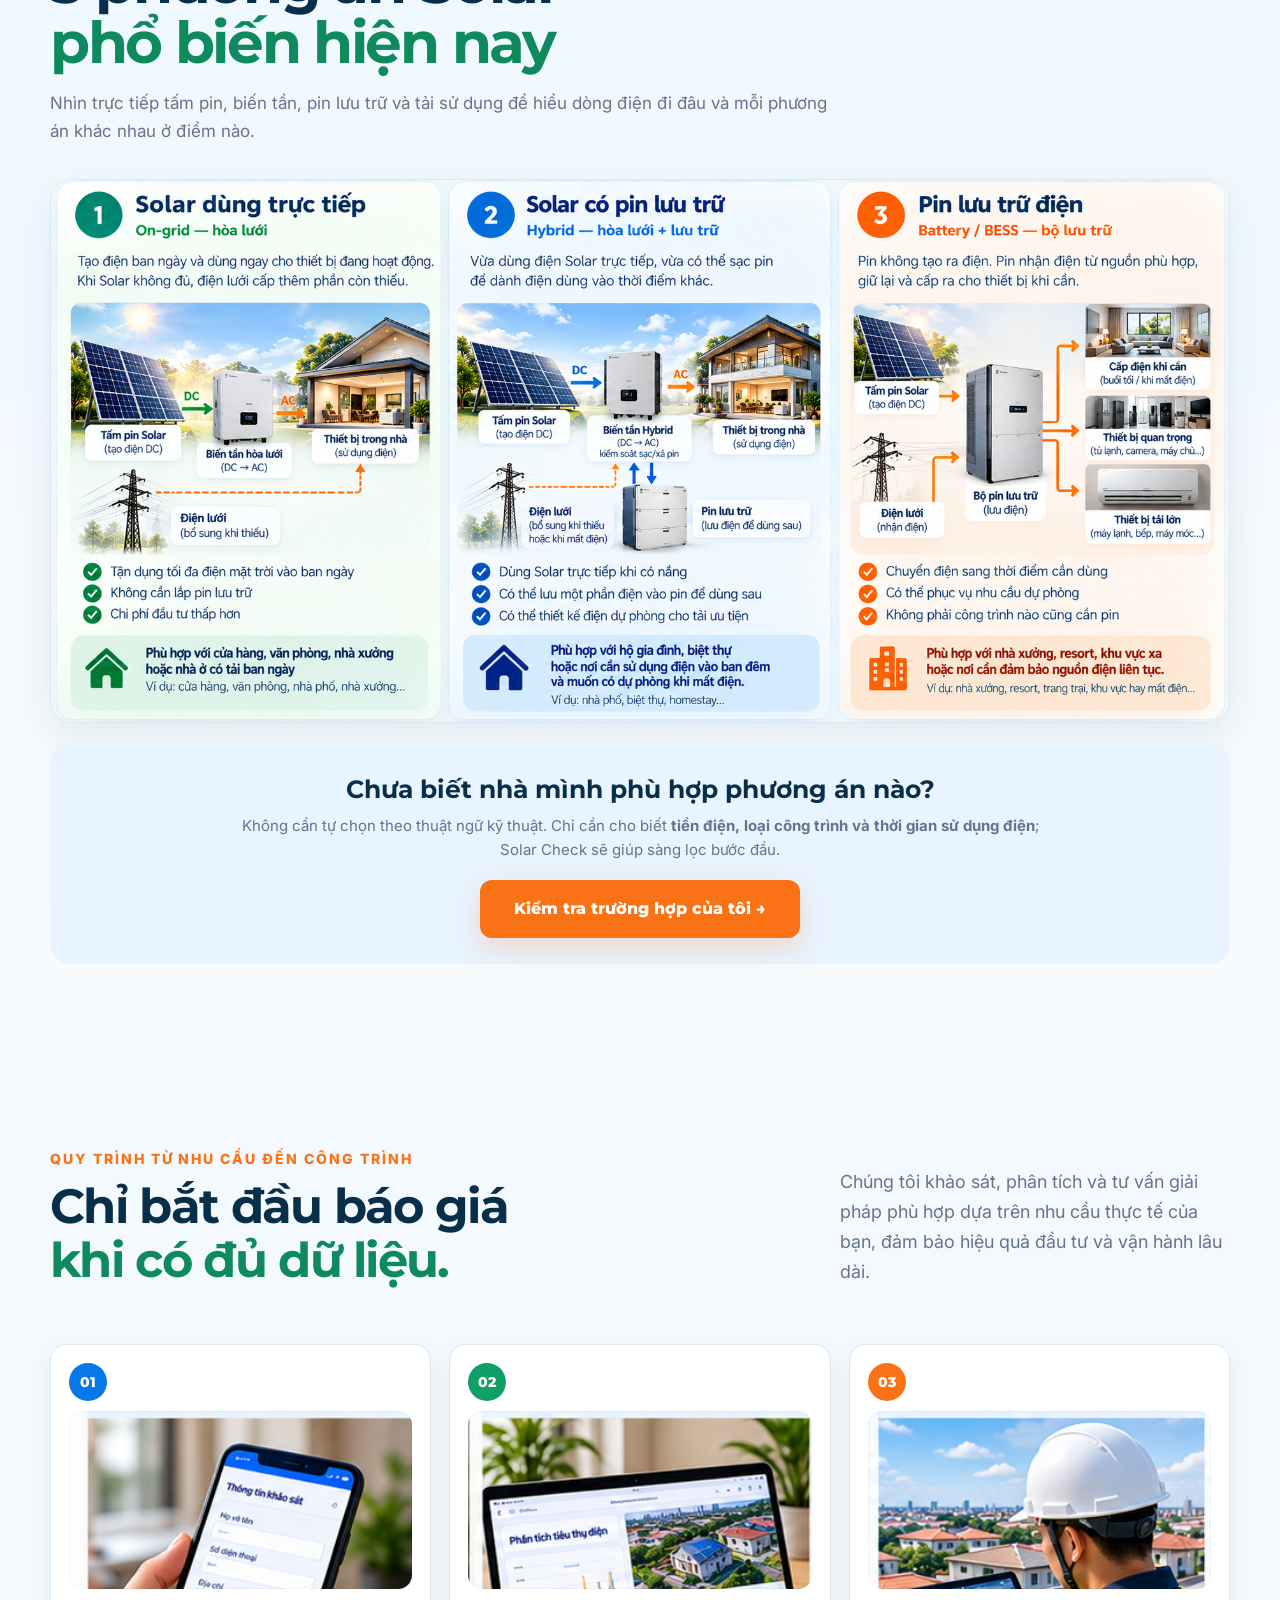
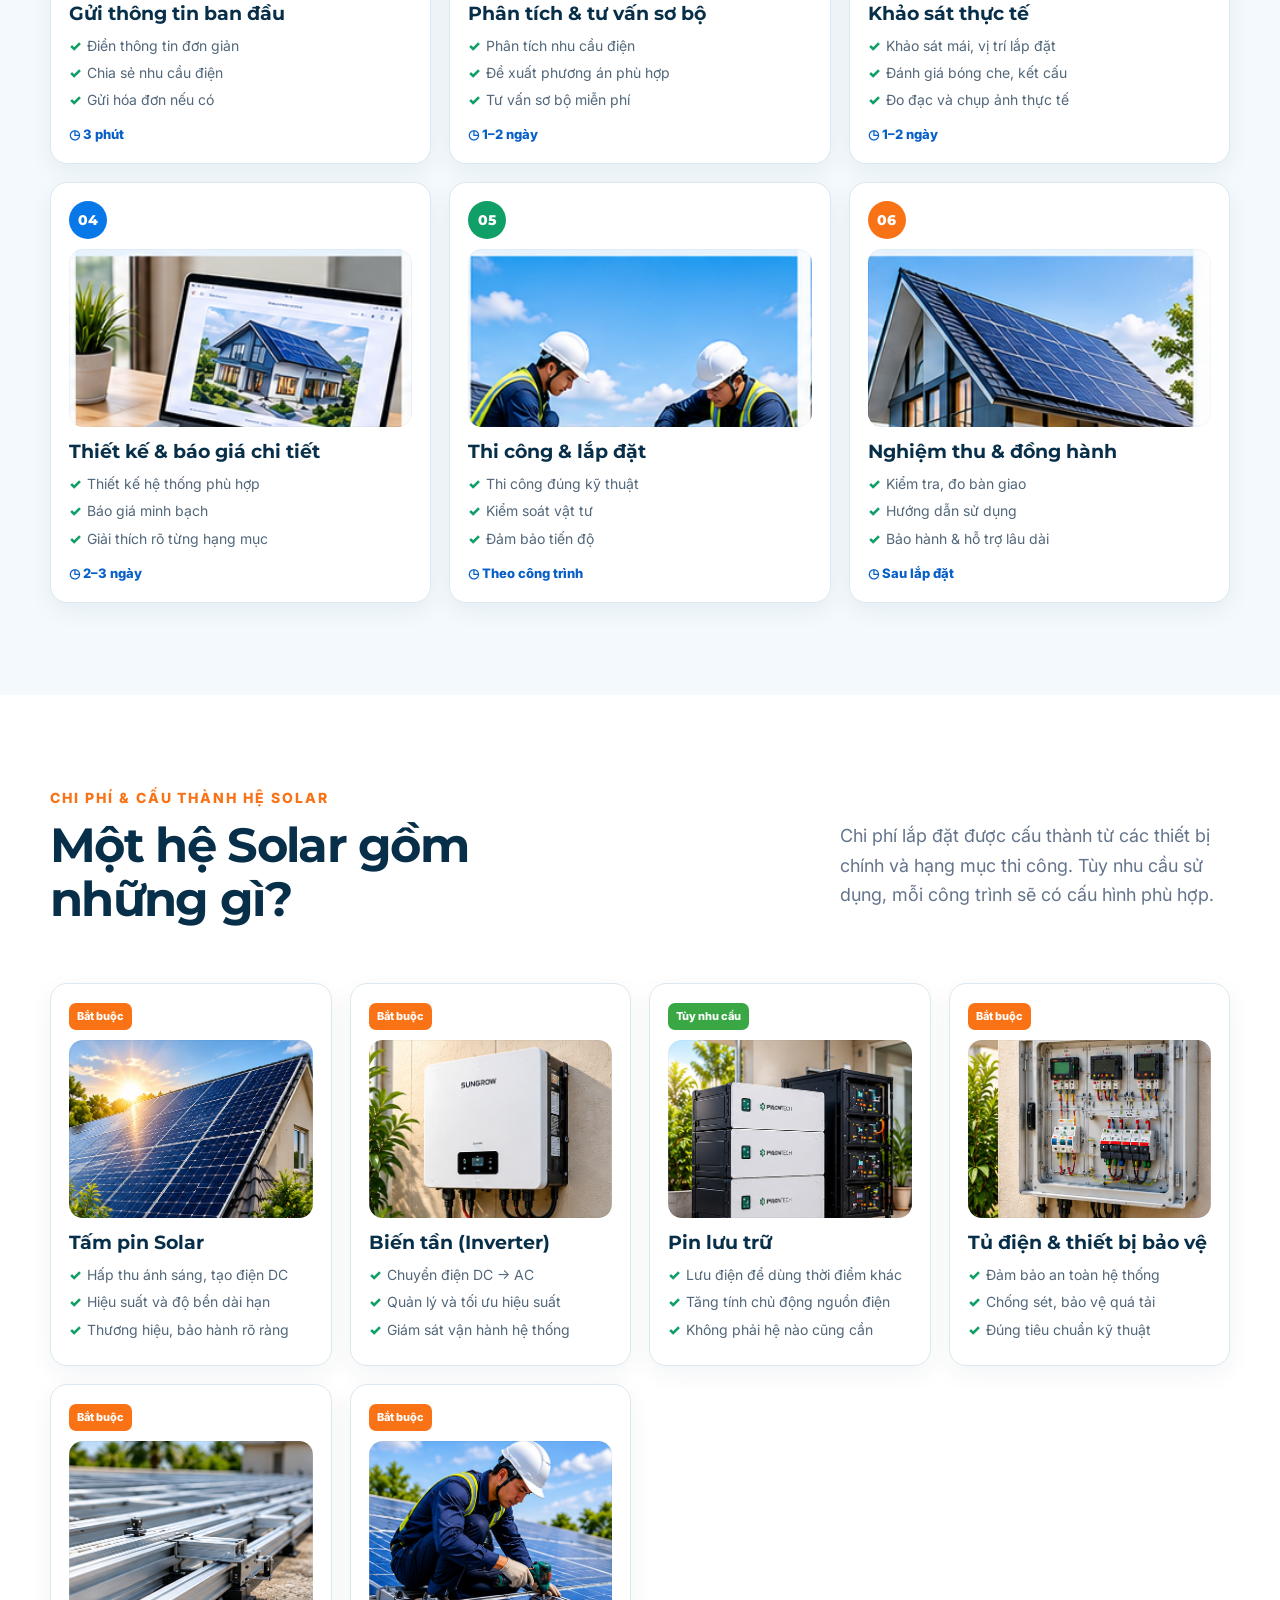
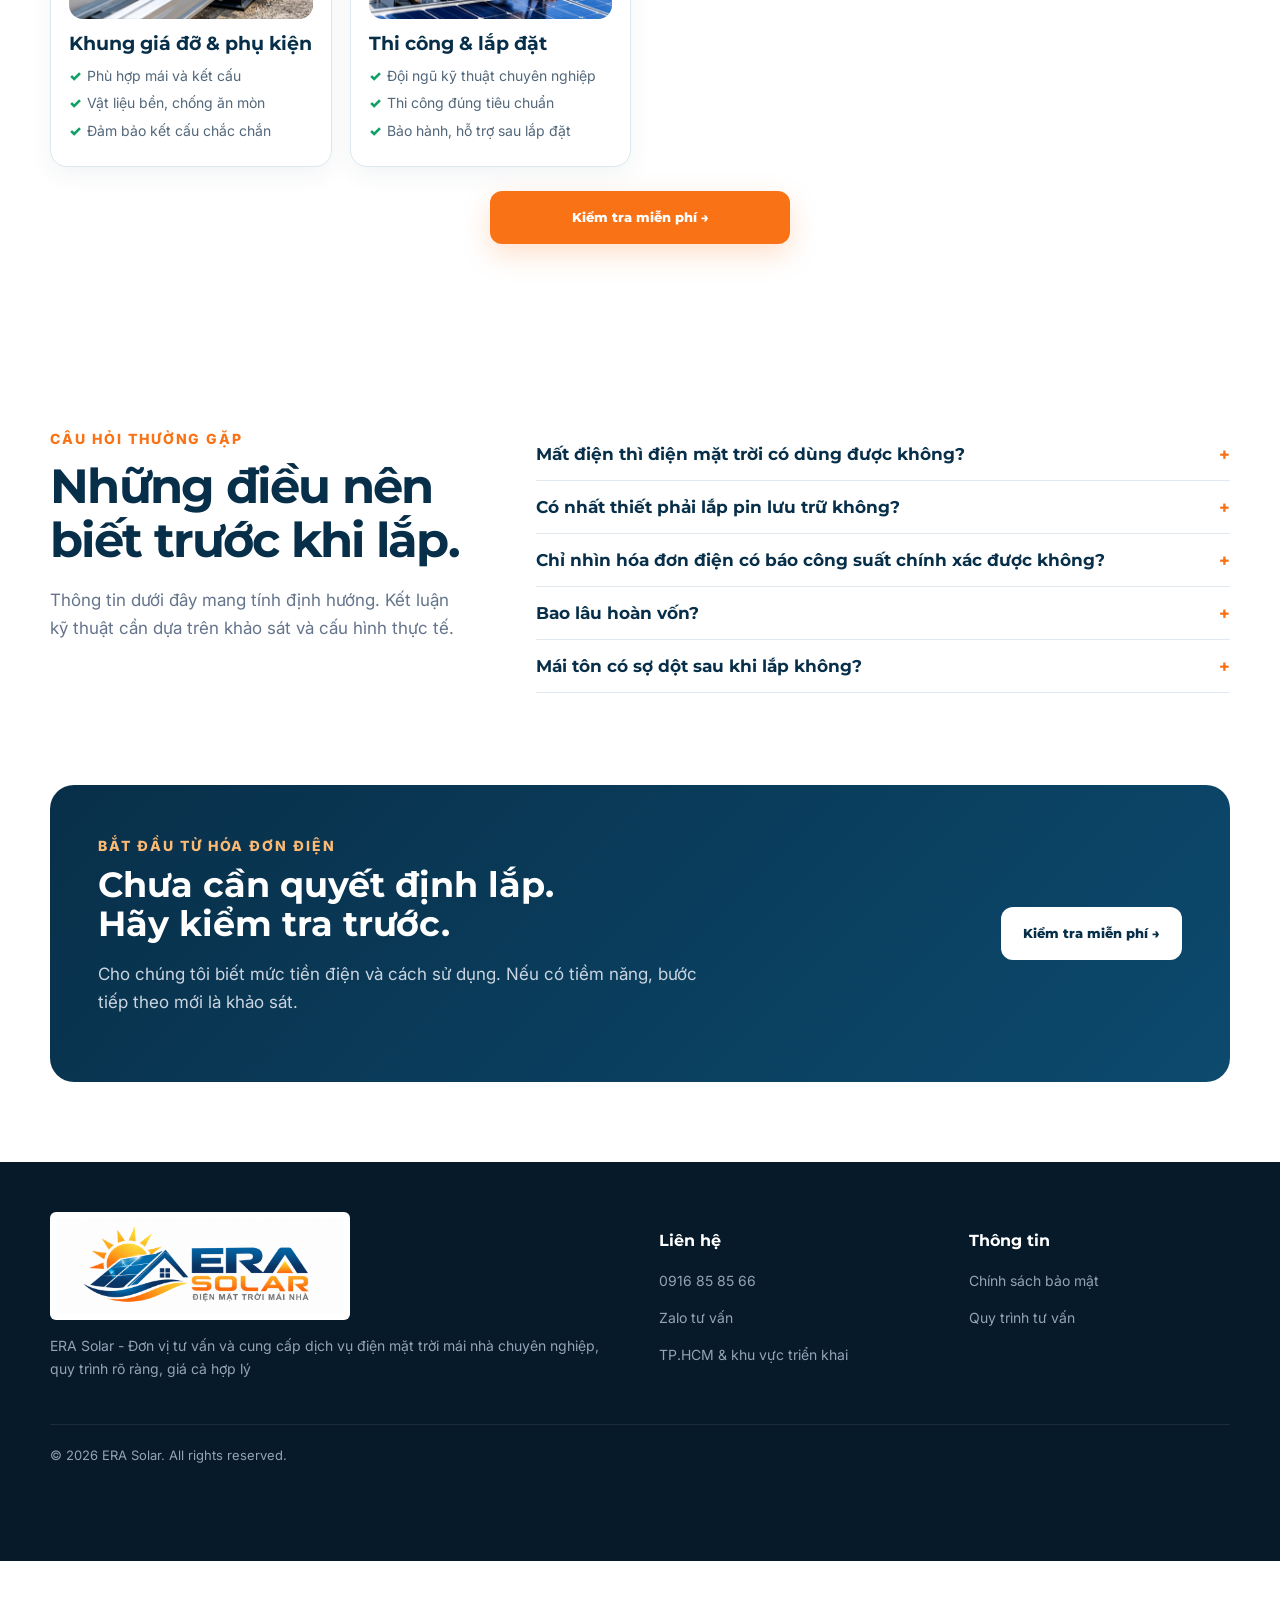
==== commit 335d2456: "Improve ERA Solar SEO structured data, geographic messaging and hero CTA" ====
--- a/index.html
+++ b/index.html
@@ -6,11 +6,31 @@
   <meta name="description" content="ERA Solar tư vấn, khảo sát và lắp đặt điện mặt trời mái nhà cho gia đình, nhà xưởng từ Đà Nẵng đến Cà Mau. Kiểm tra nhu cầu điện miễn phí.">
   <meta property="og:title" content="Lắp Điện Mặt Trời Mái Nhà Gia Đình &amp; Nhà Xưởng | ERA Solar"><meta property="og:description" content="ERA Solar tư vấn, khảo sát và lắp đặt điện mặt trời mái nhà cho gia đình, nhà xưởng từ Đà Nẵng đến Cà Mau. Kiểm tra nhu cầu điện miễn phí."><meta property="og:type" content="website"><meta property="og:url" content="https://solar.eracorp.vn/"><link rel="canonical" href="https://solar.eracorp.vn/">
   <link rel="icon" type="image/svg+xml" href="assets/era-solar-icon.svg"><link rel="preconnect" href="https://fonts.googleapis.com"><link rel="preconnect" href="https://fonts.gstatic.com" crossorigin><link href="https://fonts.googleapis.com/css2?family=Inter:wght@400;500;600;700&family=Montserrat:wght@700;800;900&display=swap" rel="stylesheet"><link rel="stylesheet" href="css/style.css?v=20261013-solarcheck-step3-v3">
+  <script type="application/ld+json">
+  {
+    "@context": "https://schema.org",
+    "@type": "Organization",
+    "name": "ERA Solar",
+    "url": "https://solar.eracorp.vn/",
+    "description": "Tư vấn, khảo sát và cung cấp dịch vụ lắp đặt điện mặt trời mái nhà cho gia đình, cơ sở kinh doanh và nhà xưởng.",
+    "telephone": "+84916858566",
+    "contactPoint": {
+      "@type": "ContactPoint",
+      "telephone": "+84916858566",
+      "contactType": "sales",
+      "availableLanguage": "Vietnamese"
+    },
+    "areaServed": {
+      "@type": "Place",
+      "name": "Khu vực từ Đà Nẵng đến Cà Mau, Việt Nam"
+    }
+  }
+  </script>
 </head>
 <body>
 <header class="site-header"><div class="container nav-wrap"><a class="brand" href="#top"><picture class="brand-logo"><source media="(max-width: 640px)" srcset="assets/logo-dien-mat-troi-mai-nha-era-solar-mobile.png"><img src="assets/dien-mat-troi-mai-nha-solar-era-desktop.png" alt="ERA Solar – Điện mặt trời mái nhà" width="205" height="68"></picture></a><nav class="desktop-nav"><a href="#kiem-tra">Kiểm tra phù hợp</a><a href="#dong-dien-solar">Phương án</a><a href="#quy-trinh">Quy trình</a><a href="#cau-thanh-he-solar">Chi phí</a><a href="#faq">FAQ</a></nav><details class="mobile-nav-menu"><summary aria-label="Mở menu điều hướng"><span aria-hidden="true">☰</span><span class="menu-label">Menu</span></summary><nav aria-label="Menu trên điện thoại"><a href="#kiem-tra">Kiểm tra phù hợp</a><a href="#dong-dien-solar">Phương án</a><a href="#quy-trinh">Quy trình</a><a href="#cau-thanh-he-solar">Chi phí</a><a href="#faq">FAQ</a></nav></details><div class="nav-actions"><a class="phone-link" data-phone-link href="tel:0916858566"><svg class="header-phone-icon" viewBox="0 0 24 24" aria-hidden="true" fill="none" stroke="currentColor" stroke-width="2.3" stroke-linecap="round" stroke-linejoin="round"><path d="M22 16.92v3a2 2 0 0 1-2.18 2A19.8 19.8 0 0 1 3.09 5.18 2 2 0 0 1 5.08 3h3a2 2 0 0 1 2 1.72c.12.96.35 1.91.69 2.81a2 2 0 0 1-.45 2.11L9.1 10.91a16 16 0 0 0 4 4l1.27-1.22a2 2 0 0 1 2.11-.45c.9.34 1.85.57 2.81.69A2 2 0 0 1 22 16.92z"/></svg><span data-phone-display>0916 85 85 66</span></a><a class="btn btn-primary btn-small" href="#kiem-tra" data-track="header_cta">Kiểm tra miễn phí</a></div></div></header>
 <main id="top">
-<section class="hero"><div class="hero-glow hero-glow-a"></div><div class="hero-glow hero-glow-b"></div><div class="container hero-grid"><div class="hero-copy"><div class="hero-media" aria-label="Minh họa dòng năng lượng điện mặt trời"><video class="hero-video" autoplay muted loop playsinline webkit-playsinline preload="auto" poster="assets/solar-hero-poster.jpg"><source src="assets/solar-hero-universal.mp4?v=20261004u1" type="video/mp4"><img src="assets/solar-hero-poster.jpg" alt="Hệ điện mặt trời mái nhà với pin lưu trữ"></video></div><div class="eyebrow"><span></span> Điện mặt trời mái nhà cho gia đình & doanh nghiệp</div><h1>Điện mặt trời mái nhà – <em>Tính đúng nhu cầu trước khi lắp đặt</em></h1><p class="hero-lead">Đừng vội đầu tư khi chưa biết hệ thống nào phù hợp. Nhập tiền điện hàng tháng để nhận đánh giá sơ bộ về công suất và phương án điện mặt trời cho công trình của bạn.</p><div class="hero-points"><div><b>01</b><span>Phân tích nhu cầu<br>trước khi báo giá</span></div><div><b>02</b><span>Phân biệt rõ<br>On-grid / Hybrid</span></div><div><b>03</b><span>Khảo sát khi<br>thực sự phù hợp</span></div></div><div class="hero-actions"><a class="btn btn-primary btn-large" href="#kiem-tra" data-track="hero_cta">Kiểm tra hệ thống phù hợp <span>→</span></a><a class="text-link" href="#dong-dien-solar">Xem 3 phương án Solar</a></div><p class="microcopy">Không cam kết mức tiết kiệm khi chưa có đủ dữ liệu tải điện và điều kiện mái.</p></div>
+<section class="hero"><div class="hero-glow hero-glow-a"></div><div class="hero-glow hero-glow-b"></div><div class="container hero-grid"><div class="hero-copy"><div class="hero-media" aria-label="Minh họa dòng năng lượng điện mặt trời"><video class="hero-video" autoplay muted loop playsinline webkit-playsinline preload="auto" poster="assets/solar-hero-poster.jpg"><source src="assets/solar-hero-universal.mp4?v=20261004u1" type="video/mp4"><img src="assets/solar-hero-poster.jpg" alt="Hệ điện mặt trời mái nhà với pin lưu trữ"></video></div><div class="eyebrow"><span></span> Điện mặt trời mái nhà cho gia đình & doanh nghiệp</div><h1>Điện mặt trời mái nhà – <em>Tính đúng nhu cầu trước khi lắp đặt</em></h1><p class="hero-lead">Đừng vội đầu tư khi chưa biết hệ thống nào phù hợp. Nhập tiền điện hàng tháng để nhận đánh giá sơ bộ về công suất và phương án điện mặt trời cho công trình của bạn.</p><div class="hero-points"><div><b>01</b><span>Phân tích nhu cầu<br>trước khi báo giá</span></div><div><b>02</b><span>Phân biệt rõ<br>On-grid / Hybrid</span></div><div><b>03</b><span>Khảo sát khi<br>thực sự phù hợp</span></div></div><div class="hero-actions"><a class="btn btn-primary btn-large" href="#kiem-tra" data-track="hero_cta">Kiểm tra miễn phí <span>→</span></a><a class="text-link" href="#dong-dien-solar">Xem 3 phương án Solar</a></div><p class="microcopy">Không cam kết mức tiết kiệm khi chưa có đủ dữ liệu tải điện và điều kiện mái.</p></div>
 </div></section>
 <section class="solar-check-band"><div class="container"><aside class="lead-card" id="kiem-tra"><div class="card-kicker">SOLAR CHECK • MIỄN PHÍ</div><h2>Nhà bạn có phù hợp lắp điện mặt trời?</h2><p>Trả lời 3 câu hỏi. Hệ thống sẽ đưa ra đánh giá sơ bộ — chưa phải báo giá kỹ thuật.</p><form id="solarCheckForm" novalidate>
 <div class="form-step active" data-step="1"><label for="monthlyBill">Tiền điện trung bình mỗi tháng</label><div class="money-input"><input id="monthlyBill" name="monthlyBill" type="text" inputmode="numeric" autocomplete="off" maxlength="15" placeholder="Ví dụ: 5.000.000" required><span>VNĐ</span></div><div class="quick-values"><button type="button" data-bill="2000000">2 triệu</button><button type="button" data-bill="5000000">5 triệu</button><button type="button" data-bill="10000000">10 triệu</button><button type="button" data-bill="20000000">20 triệu</button></div><button class="btn btn-primary btn-full next-step" type="button">Tiếp tục →</button></div>
@@ -46,7 +66,7 @@
 <section class="section" id="faq"><div class="container faq-wrap"><div><div class="section-kicker">CÂU HỎI THƯỜNG GẶP</div><h2>Những điều nên biết trước khi lắp.</h2><p>Thông tin dưới đây mang tính định hướng. Kết luận kỹ thuật cần dựa trên khảo sát và cấu hình thực tế.</p></div><div class="faq-list"><details><summary>Mất điện thì điện mặt trời có dùng được không?</summary><p>Không phải hệ nào cũng cấp điện khi lưới mất. Khả năng backup phụ thuộc kiến trúc inverter, battery, tủ chuyển nguồn và tải được thiết kế ưu tiên.</p></details><details><summary>Có nhất thiết phải lắp pin lưu trữ không?</summary><p>Không. Nếu mục tiêu chính là tối ưu điện dùng ban ngày, battery có thể không phải lựa chọn đầu tiên. Cần xem tải và mục tiêu sử dụng.</p></details><details><summary>Chỉ nhìn hóa đơn điện có báo công suất chính xác được không?</summary><p>Không. Hóa đơn giúp sàng lọc sơ bộ; công suất cuối cùng còn cần dữ liệu tải, mái, bóng che, hệ điện và mục tiêu của chủ công trình.</p></details><details><summary>Bao lâu hoàn vốn?</summary><p>Không nên đưa một con số chung cho mọi công trình. Thời gian hoàn vốn phụ thuộc tổng đầu tư, sản lượng thực tế, tỷ lệ tự dùng, biểu giá điện và chi phí vận hành.</p></details><details><summary>Mái tôn có sợ dột sau khi lắp không?</summary><p>Rủi ro phụ thuộc hiện trạng mái, giải pháp liên kết và quy trình chống thấm. Đây là hạng mục cần kiểm tra trong khảo sát và QC thi công.</p></details></div></div></section>
 <section class="final-cta"><div class="container final-card"><div><span class="section-kicker light">BẮT ĐẦU TỪ HÓA ĐƠN ĐIỆN</span><h2>Chưa cần quyết định lắp.<br>Hãy kiểm tra trước.</h2><p>Cho chúng tôi biết mức tiền điện và cách sử dụng. Nếu có tiềm năng, bước tiếp theo mới là khảo sát.</p></div><a href="#kiem-tra" class="btn btn-light btn-large" data-track="final_cta">Kiểm tra miễn phí →</a></div></section>
 </main>
-<footer><div class="container footer-grid"><div><div class="brand footer-brand"><picture class="footer-brand-logo"><source media="(max-width: 640px)" srcset="assets/logo-dien-mat-troi-mai-nha-era-solar-mobile.png"><img src="assets/dien-mat-troi-mai-nha-solar-era-desktop.png" alt="ERA Solar – Điện mặt trời mái nhà" width="300" height="100" loading="lazy"></picture></div><p>ERA Solar - Đơn vị tư vấn và cung cấp dịch vụ điện mặt trời mái nhà chuyên nghiệp, quy trình rõ ràng, giá cả hợp lý</p></div><div><h3>Liên hệ</h3><p><a data-phone-link href="tel:0916858566"><span data-phone-display>0916 85 85 66</span></a></p><p><a data-zalo-link href="#">Zalo tư vấn</a></p><p data-service-area>TP.HCM & khu vực triển khai</p></div><div><h3>Thông tin</h3><p><a href="privacy.html">Chính sách bảo mật</a></p><p><a href="#quy-trinh">Quy trình tư vấn</a></p></div></div><div class="container copyright">© <span id="year"></span> <span data-brand>GIẢI PHÁP SOLAR</span>. All rights reserved.</div></footer>
+<footer><div class="container footer-grid"><div><div class="brand footer-brand"><picture class="footer-brand-logo"><source media="(max-width: 640px)" srcset="assets/logo-dien-mat-troi-mai-nha-era-solar-mobile.png"><img src="assets/dien-mat-troi-mai-nha-solar-era-desktop.png" alt="ERA Solar – Điện mặt trời mái nhà" width="300" height="100" loading="lazy"></picture></div><p>ERA Solar - Đơn vị tư vấn và cung cấp dịch vụ điện mặt trời mái nhà chuyên nghiệp, quy trình rõ ràng, giá cả hợp lý</p></div><div><h3>Liên hệ</h3><p><a data-phone-link href="tel:0916858566"><span data-phone-display>0916 85 85 66</span></a></p><p><a data-zalo-link href="#">Zalo tư vấn</a></p><p data-service-area>Khu vực tư vấn và triển khai: từ Đà Nẵng đến Cà Mau</p></div><div><h3>Thông tin</h3><p><a href="privacy.html">Chính sách bảo mật</a></p><p><a href="#quy-trinh">Quy trình tư vấn</a></p></div></div><div class="container copyright">© <span id="year"></span> <span data-brand>GIẢI PHÁP SOLAR</span>. All rights reserved.</div></footer>
 <div class="mobile-bar"><a data-phone-link href="tel:0916858566" data-track="mobile_call"><svg class="header-phone-icon" viewBox="0 0 24 24" aria-hidden="true" fill="none" stroke="currentColor" stroke-width="2.3" stroke-linecap="round" stroke-linejoin="round"><path d="M22 16.92v3a2 2 0 0 1-2.18 2A19.8 19.8 0 0 1 3.09 5.18 2 2 0 0 1 5.08 3h3a2 2 0 0 1 2 1.72c.12.96.35 1.91.69 2.81a2 2 0 0 1-.45 2.11L9.1 10.91a16 16 0 0 0 4 4l1.27-1.22a2 2 0 0 1 2.11-.45c.9.34 1.85.57 2.81.69A2 2 0 0 1 22 16.92z"/></svg><span>Gọi tư vấn</span></a><a data-zalo-link href="https://zalo.me/0916858566" target="_blank" rel="noopener" data-track="mobile_zalo"><span class="mobile-zalo-icon" aria-hidden="true">Z</span><span>Nhắn Zalo</span></a></div>
 <div class="desktop-contact-bar" aria-label="Liên hệ nhanh"><a class="desktop-call" data-phone-link href="tel:0916858566" data-track="desktop_call"><span class="cta-icon"><svg viewBox="0 0 24 24" width="21" height="21" aria-hidden="true" fill="none" stroke="currentColor" stroke-width="2.3" stroke-linecap="round" stroke-linejoin="round"><path d="M22 16.92v3a2 2 0 0 1-2.18 2A19.8 19.8 0 0 1 3.09 5.18 2 2 0 0 1 5.08 3h3a2 2 0 0 1 2 1.72c.12.96.35 1.91.69 2.81a2 2 0 0 1-.45 2.11L9.1 10.91a16 16 0 0 0 4 4l1.27-1.22a2 2 0 0 1 2.11-.45c.9.34 1.85.57 2.81.69A2 2 0 0 1 22 16.92z"/></svg></span><span>Gọi điện thoại</span></a><a class="desktop-zalo" data-zalo-link href="https://zalo.me/0916858566" target="_blank" rel="noopener" data-track="desktop_zalo"><span class="cta-icon">Z</span><span>Nhắn Zalo</span></a></div>
 <script src="js/config.js"></script><script src="js/calculator.js"></script><script src="js/tracking.js"></script><script src="js/form.js?v=20261013-money-format"></script><script src="js/app.js"></script>
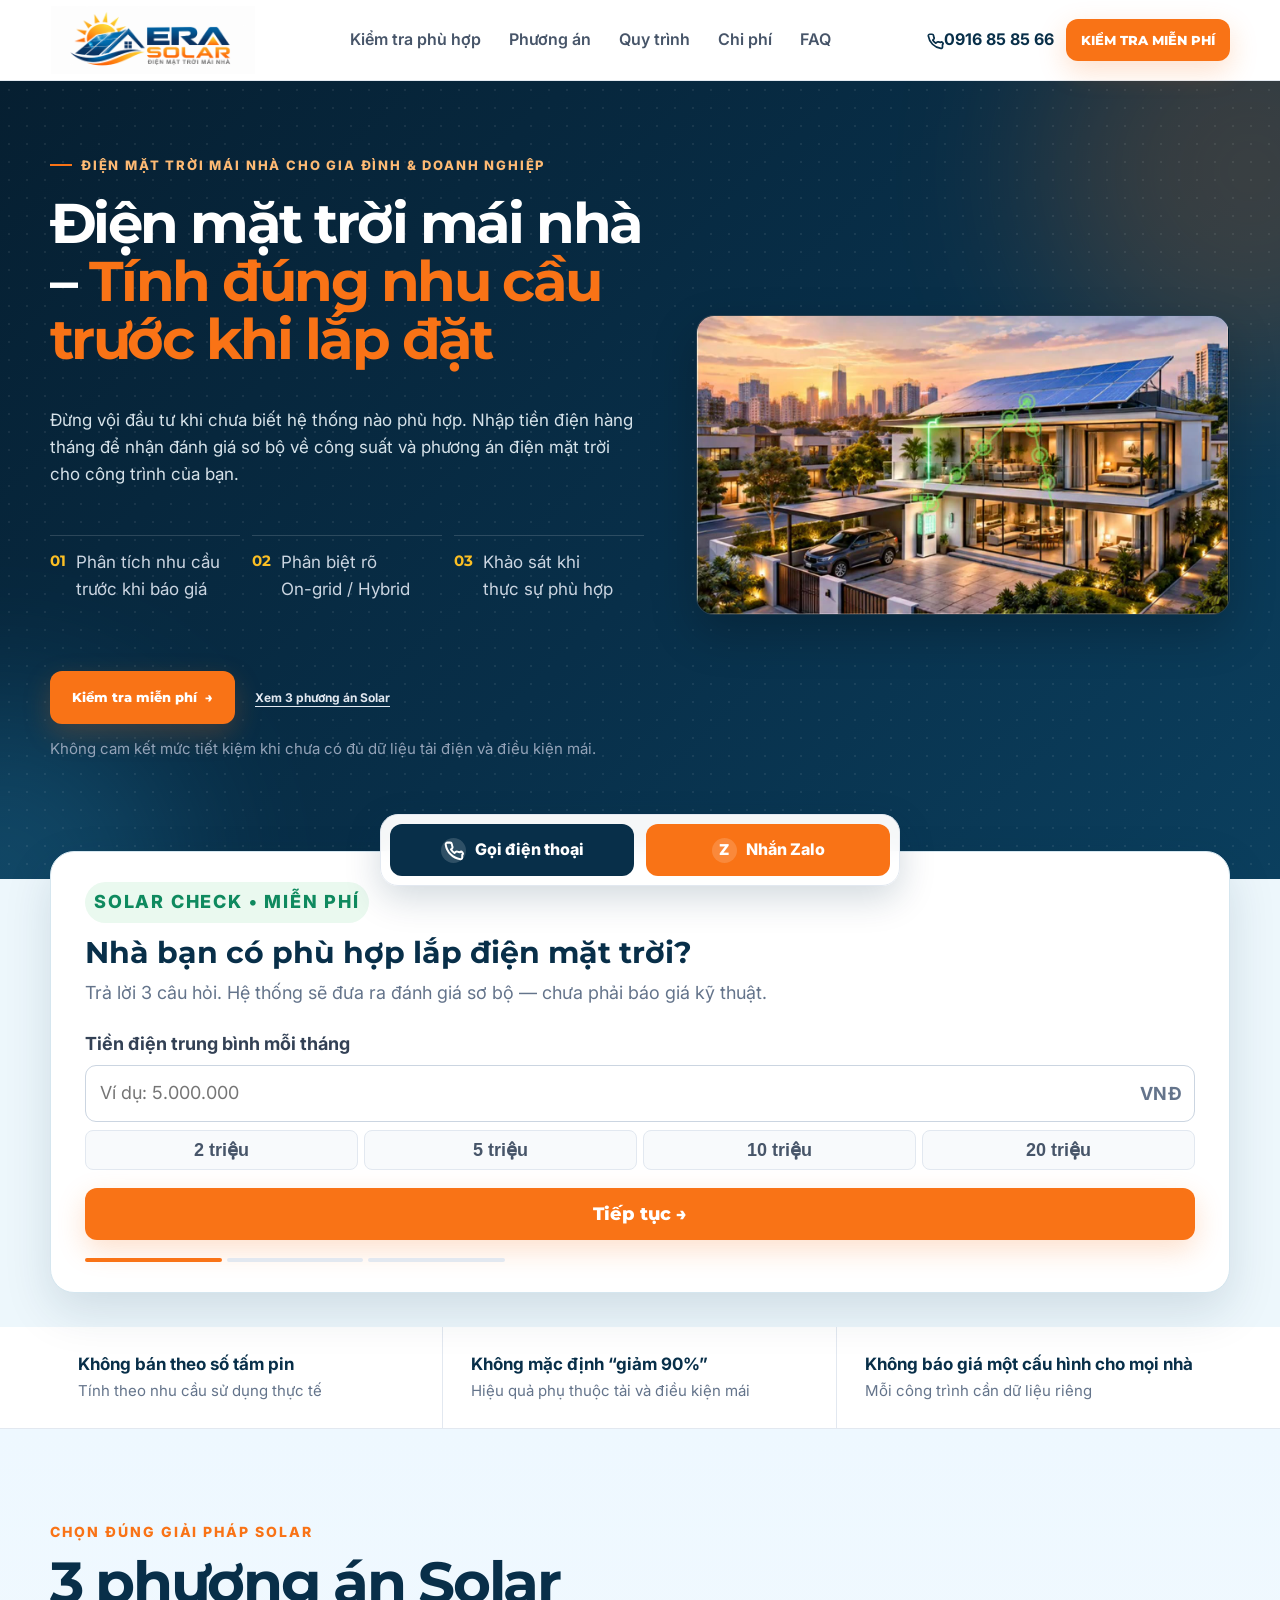
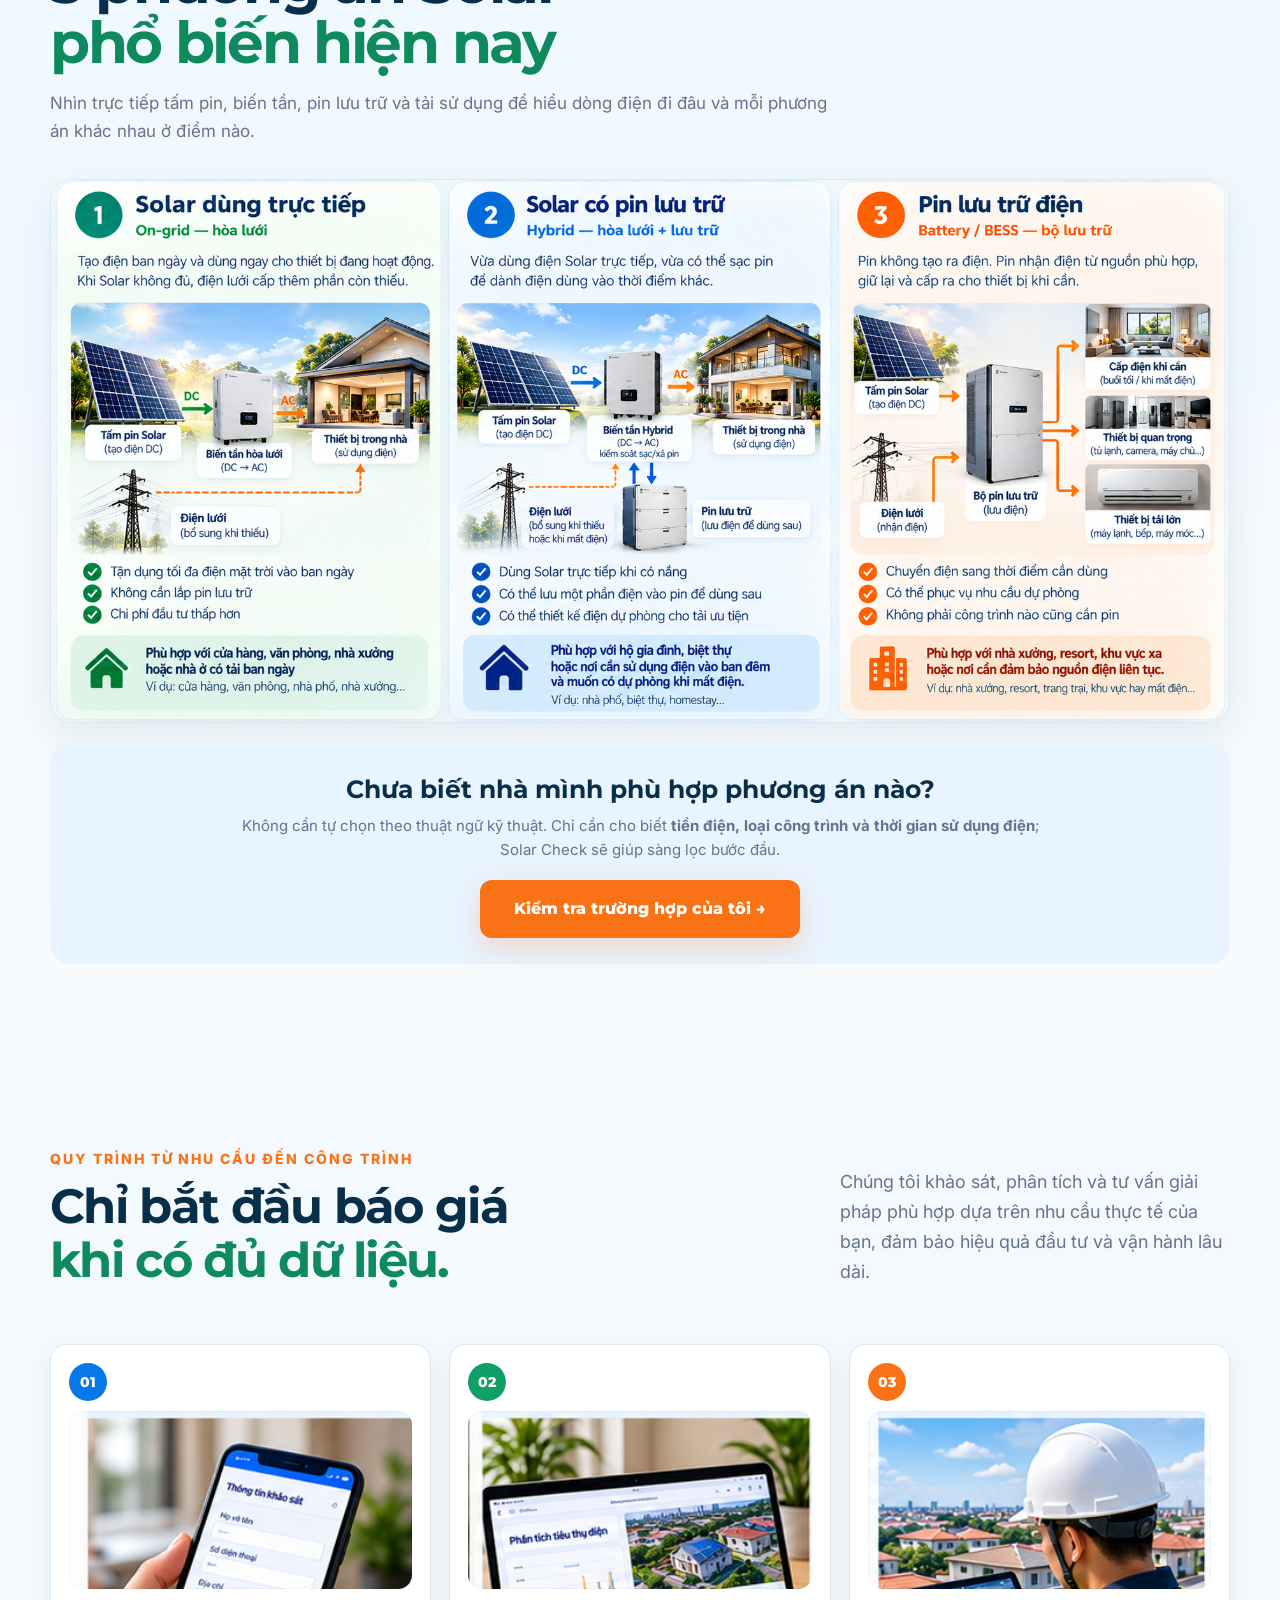
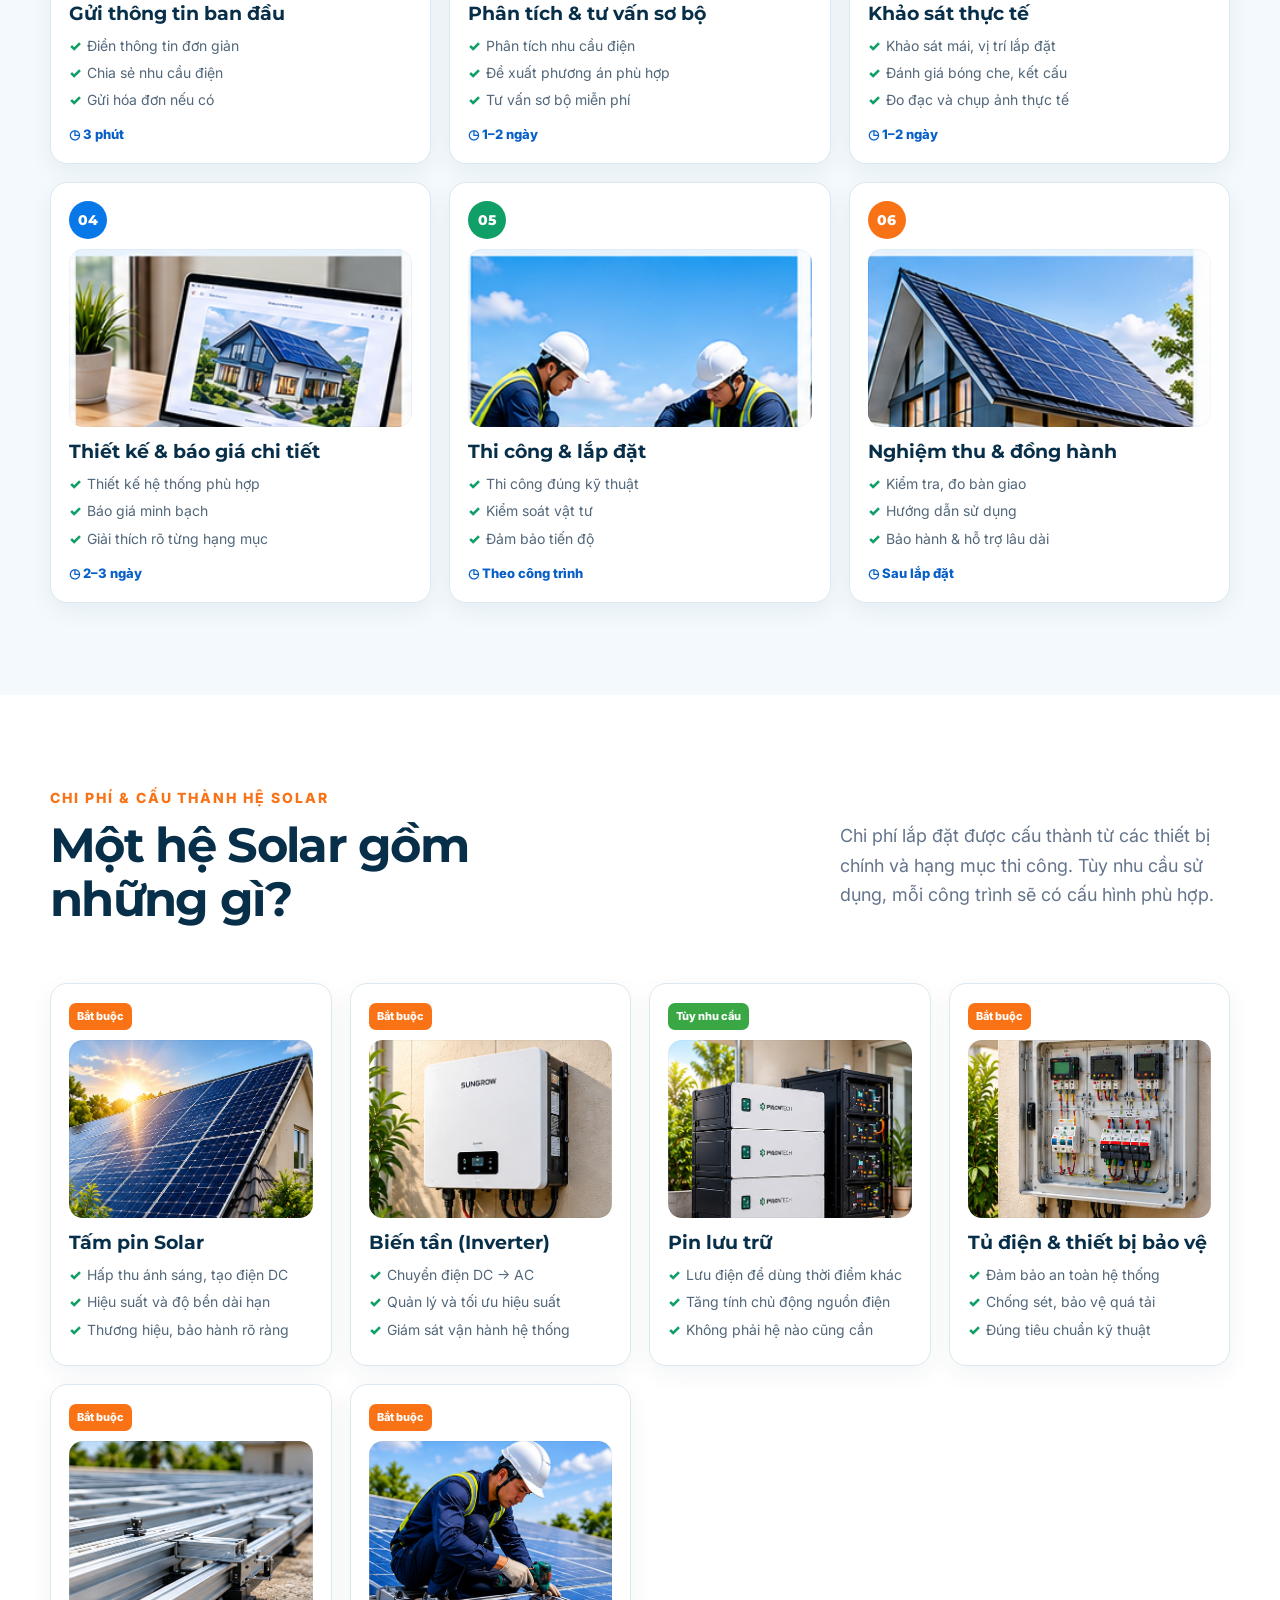
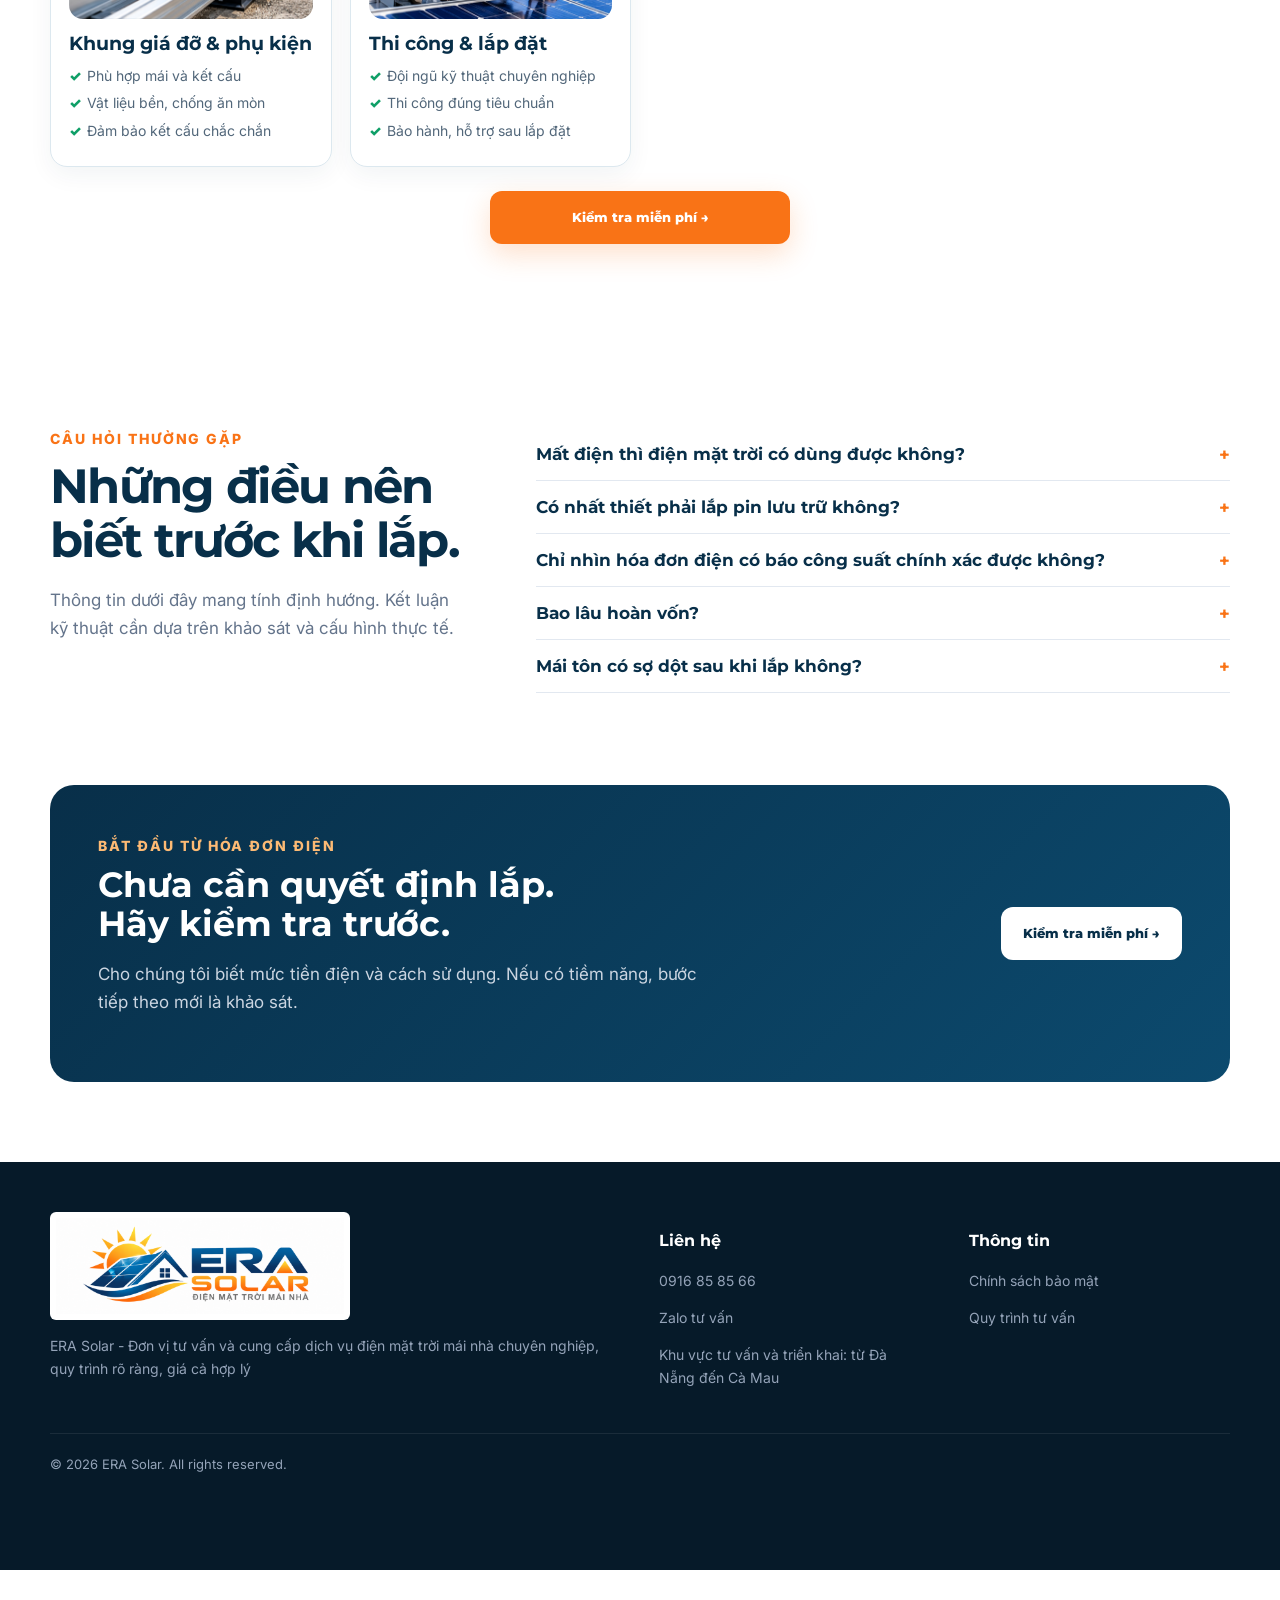
==== commit d56d6a20: "Install ERA Solar GTM container on index.html" ====
--- a/index.html
+++ b/index.html
@@ -1,6 +1,10 @@
 <!doctype html>
 <html lang="vi">
 <head>
+<!-- Google Tag Manager -->
+<script>(function(w,d,s,l,i){w[l]=w[l]||[];w[l].push({'gtm.start':new Date().getTime(),event:'gtm.js'});var f=d.getElementsByTagName(s)[0],j=d.createElement(s),dl=l!='dataLayer'?'&l='+l:'';j.async=true;j.src='https://www.googletagmanager.com/gtm.js?id='+i+dl;f.parentNode.insertBefore(j,f);})(window,document,'script','dataLayer','GTM-P83Q39RZ');</script>
+<!-- End Google Tag Manager -->
+
   <meta charset="utf-8"><meta name="viewport" content="width=device-width,initial-scale=1"><meta name="theme-color" content="#082F49">
   <title>Lắp Điện Mặt Trời Mái Nhà Gia Đình &amp; Nhà Xưởng | ERA Solar</title>
   <meta name="description" content="ERA Solar tư vấn, khảo sát và lắp đặt điện mặt trời mái nhà cho gia đình, nhà xưởng từ Đà Nẵng đến Cà Mau. Kiểm tra nhu cầu điện miễn phí.">
@@ -28,6 +32,9 @@
   </script>
 </head>
 <body>
+<!-- Google Tag Manager (noscript) -->
+<noscript><iframe src="https://www.googletagmanager.com/ns.html?id=GTM-P83Q39RZ" height="0" width="0" style="display:none;visibility:hidden"></iframe></noscript>
+<!-- End Google Tag Manager (noscript) -->
 <header class="site-header"><div class="container nav-wrap"><a class="brand" href="#top"><picture class="brand-logo"><source media="(max-width: 640px)" srcset="assets/logo-dien-mat-troi-mai-nha-era-solar-mobile.png"><img src="assets/dien-mat-troi-mai-nha-solar-era-desktop.png" alt="ERA Solar – Điện mặt trời mái nhà" width="205" height="68"></picture></a><nav class="desktop-nav"><a href="#kiem-tra">Kiểm tra phù hợp</a><a href="#dong-dien-solar">Phương án</a><a href="#quy-trinh">Quy trình</a><a href="#cau-thanh-he-solar">Chi phí</a><a href="#faq">FAQ</a></nav><details class="mobile-nav-menu"><summary aria-label="Mở menu điều hướng"><span aria-hidden="true">☰</span><span class="menu-label">Menu</span></summary><nav aria-label="Menu trên điện thoại"><a href="#kiem-tra">Kiểm tra phù hợp</a><a href="#dong-dien-solar">Phương án</a><a href="#quy-trinh">Quy trình</a><a href="#cau-thanh-he-solar">Chi phí</a><a href="#faq">FAQ</a></nav></details><div class="nav-actions"><a class="phone-link" data-phone-link href="tel:0916858566"><svg class="header-phone-icon" viewBox="0 0 24 24" aria-hidden="true" fill="none" stroke="currentColor" stroke-width="2.3" stroke-linecap="round" stroke-linejoin="round"><path d="M22 16.92v3a2 2 0 0 1-2.18 2A19.8 19.8 0 0 1 3.09 5.18 2 2 0 0 1 5.08 3h3a2 2 0 0 1 2 1.72c.12.96.35 1.91.69 2.81a2 2 0 0 1-.45 2.11L9.1 10.91a16 16 0 0 0 4 4l1.27-1.22a2 2 0 0 1 2.11-.45c.9.34 1.85.57 2.81.69A2 2 0 0 1 22 16.92z"/></svg><span data-phone-display>0916 85 85 66</span></a><a class="btn btn-primary btn-small" href="#kiem-tra" data-track="header_cta">Kiểm tra miễn phí</a></div></div></header>
 <main id="top">
 <section class="hero"><div class="hero-glow hero-glow-a"></div><div class="hero-glow hero-glow-b"></div><div class="container hero-grid"><div class="hero-copy"><div class="hero-media" aria-label="Minh họa dòng năng lượng điện mặt trời"><video class="hero-video" autoplay muted loop playsinline webkit-playsinline preload="auto" poster="assets/solar-hero-poster.jpg"><source src="assets/solar-hero-universal.mp4?v=20261004u1" type="video/mp4"><img src="assets/solar-hero-poster.jpg" alt="Hệ điện mặt trời mái nhà với pin lưu trữ"></video></div><div class="eyebrow"><span></span> Điện mặt trời mái nhà cho gia đình & doanh nghiệp</div><h1>Điện mặt trời mái nhà – <em>Tính đúng nhu cầu trước khi lắp đặt</em></h1><p class="hero-lead">Đừng vội đầu tư khi chưa biết hệ thống nào phù hợp. Nhập tiền điện hàng tháng để nhận đánh giá sơ bộ về công suất và phương án điện mặt trời cho công trình của bạn.</p><div class="hero-points"><div><b>01</b><span>Phân tích nhu cầu<br>trước khi báo giá</span></div><div><b>02</b><span>Phân biệt rõ<br>On-grid / Hybrid</span></div><div><b>03</b><span>Khảo sát khi<br>thực sự phù hợp</span></div></div><div class="hero-actions"><a class="btn btn-primary btn-large" href="#kiem-tra" data-track="hero_cta">Kiểm tra miễn phí <span>→</span></a><a class="text-link" href="#dong-dien-solar">Xem 3 phương án Solar</a></div><p class="microcopy">Không cam kết mức tiết kiệm khi chưa có đủ dữ liệu tải điện và điều kiện mái.</p></div>
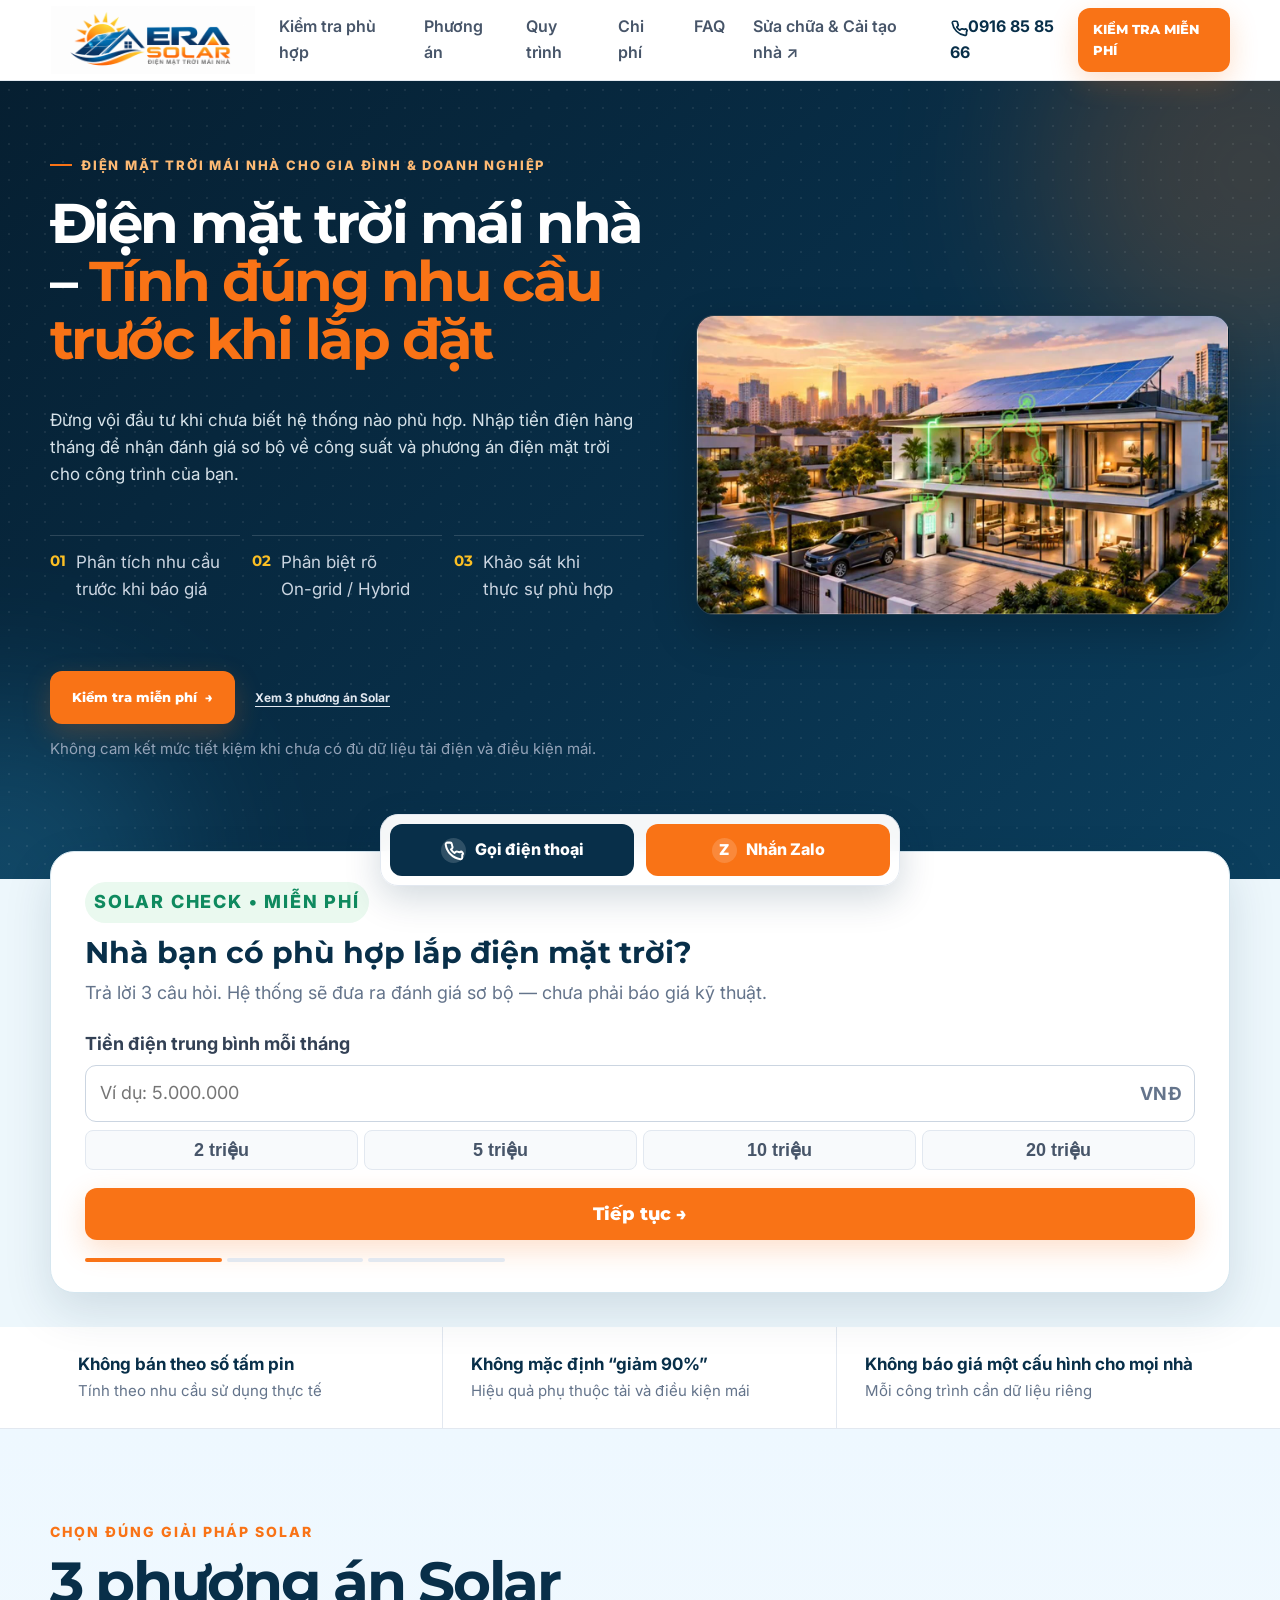
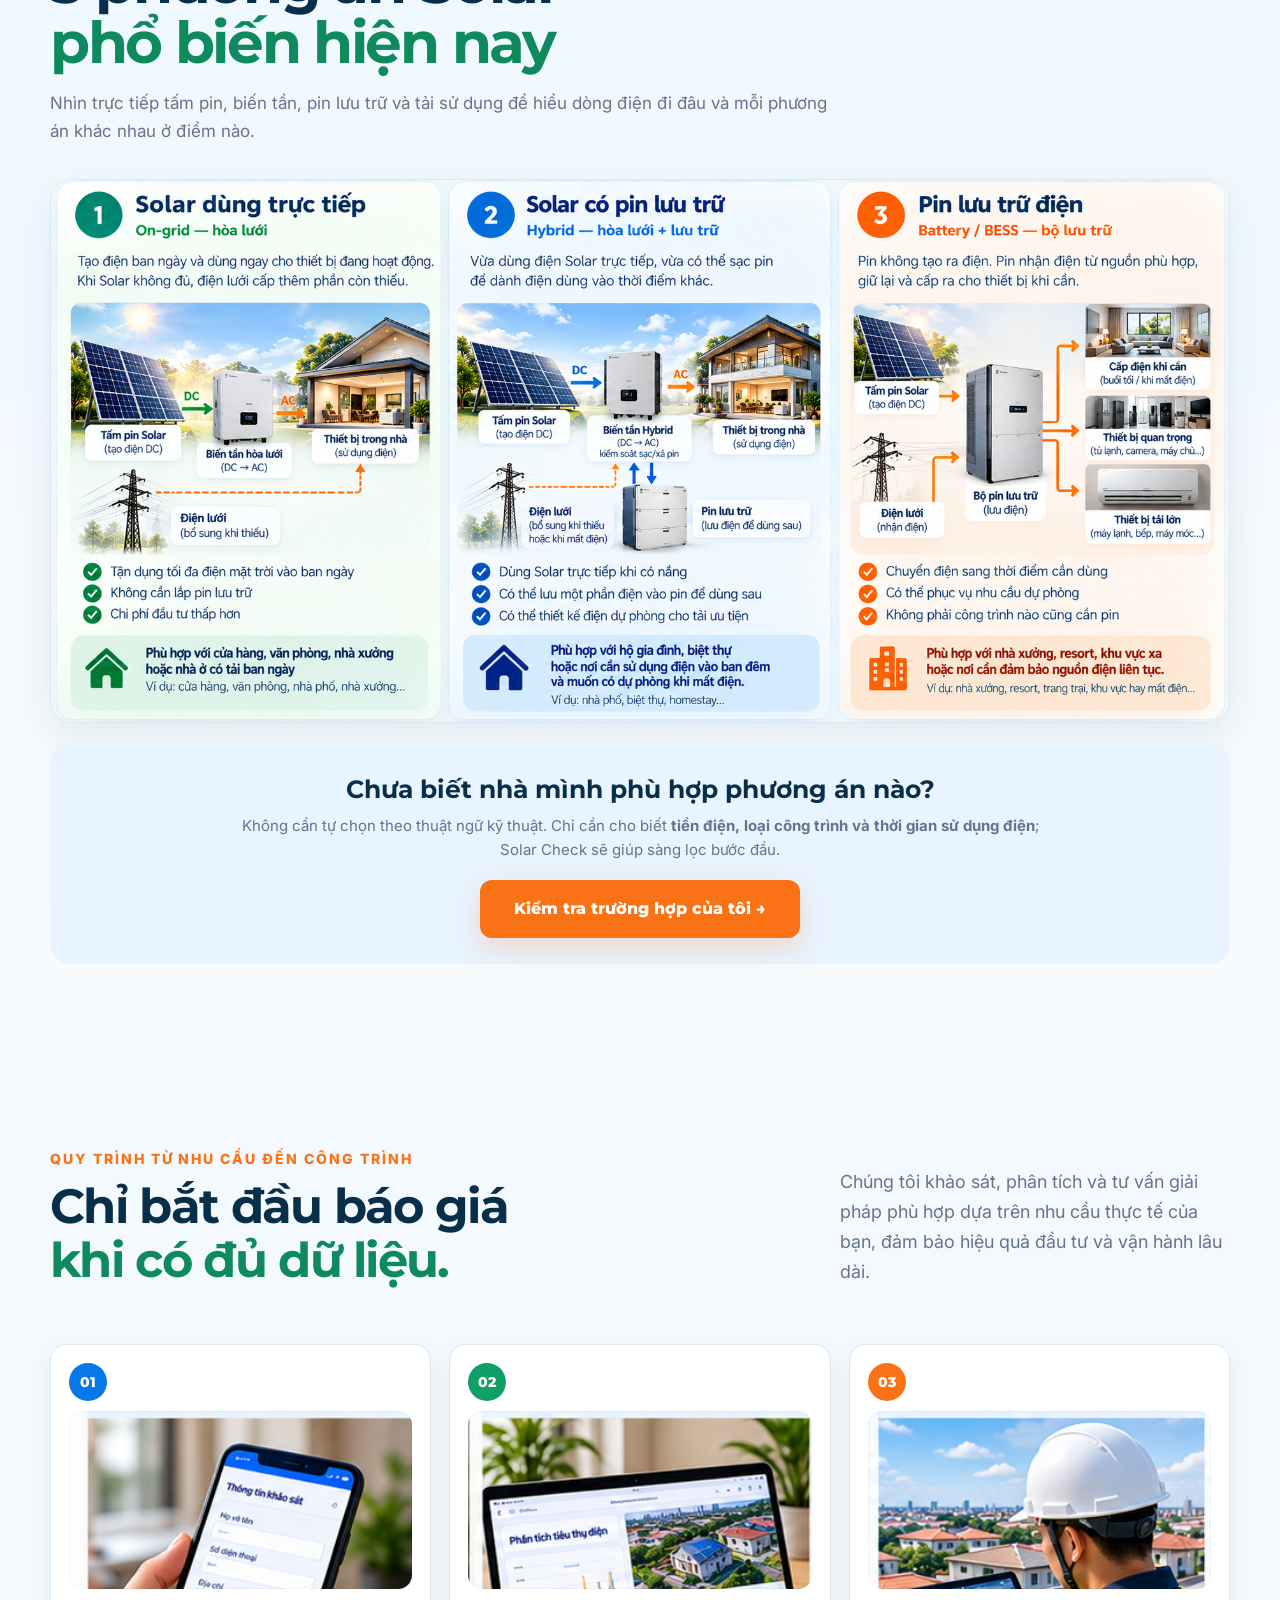
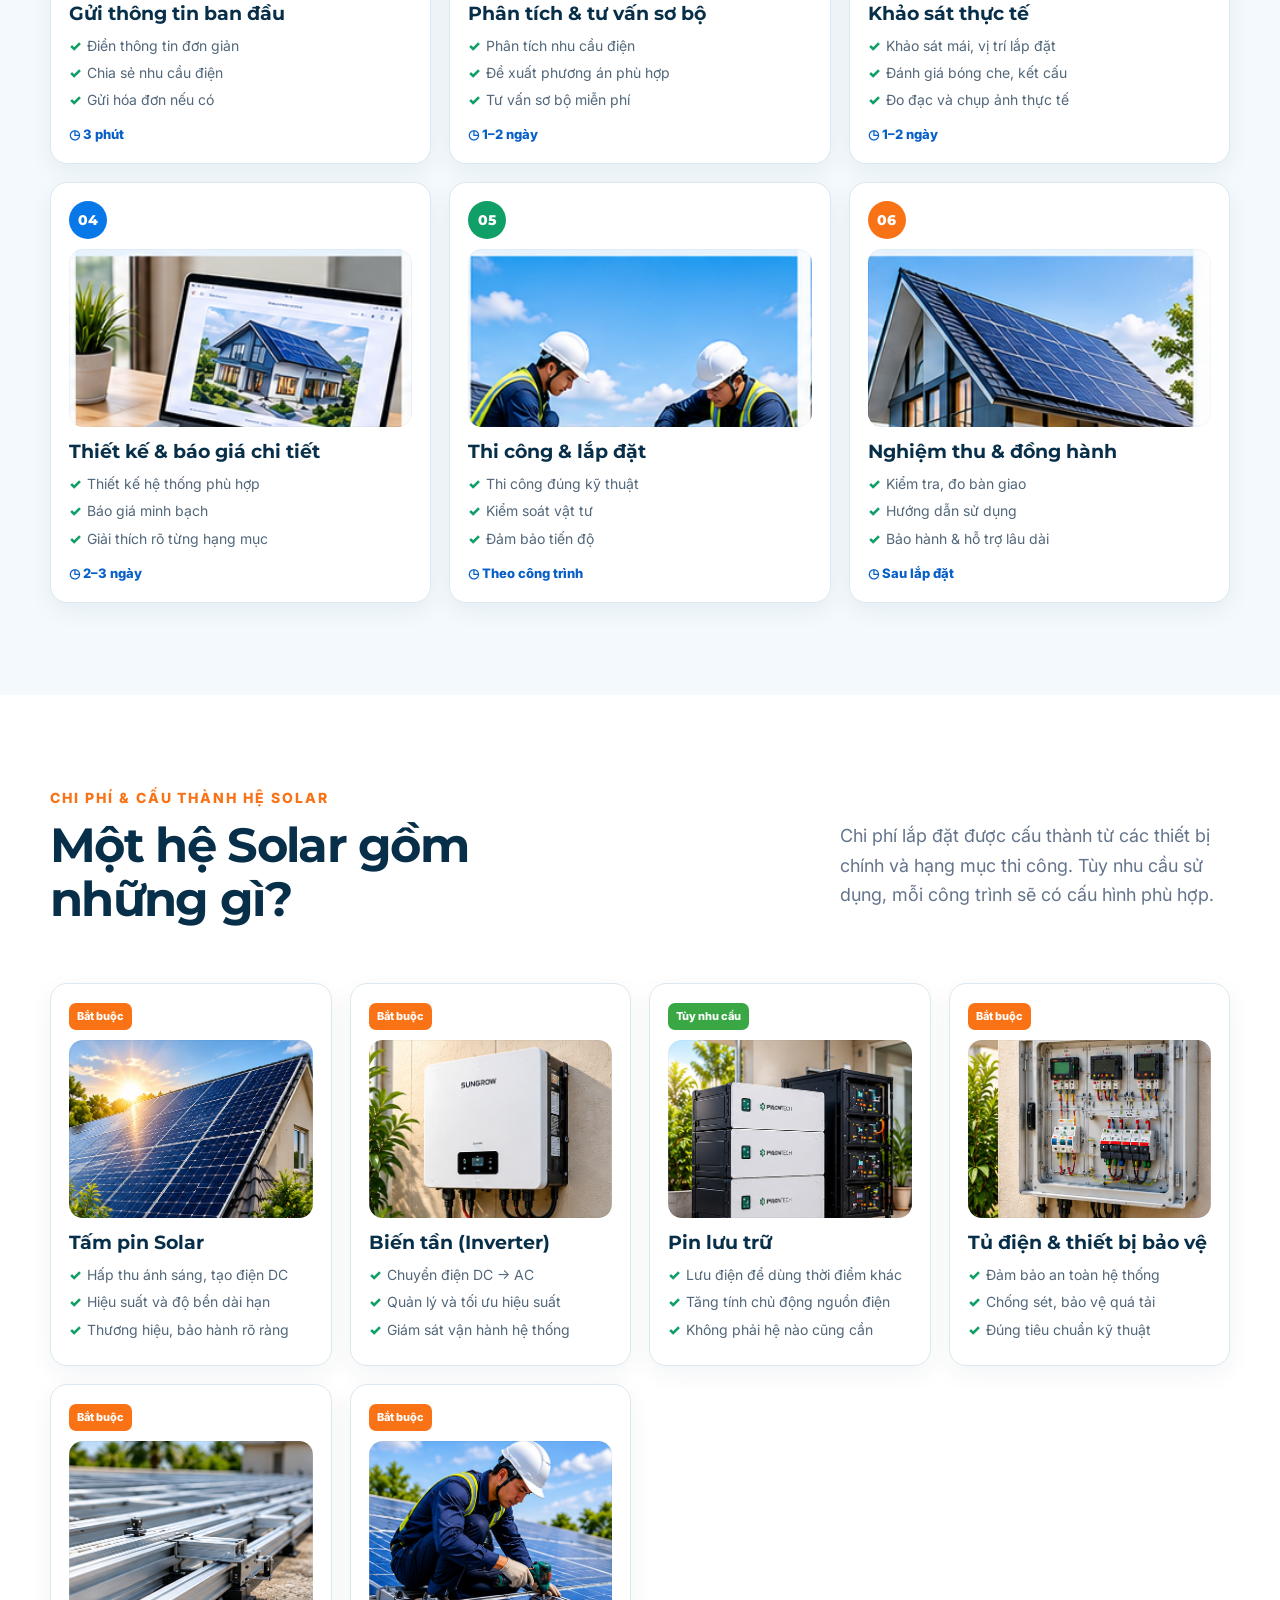
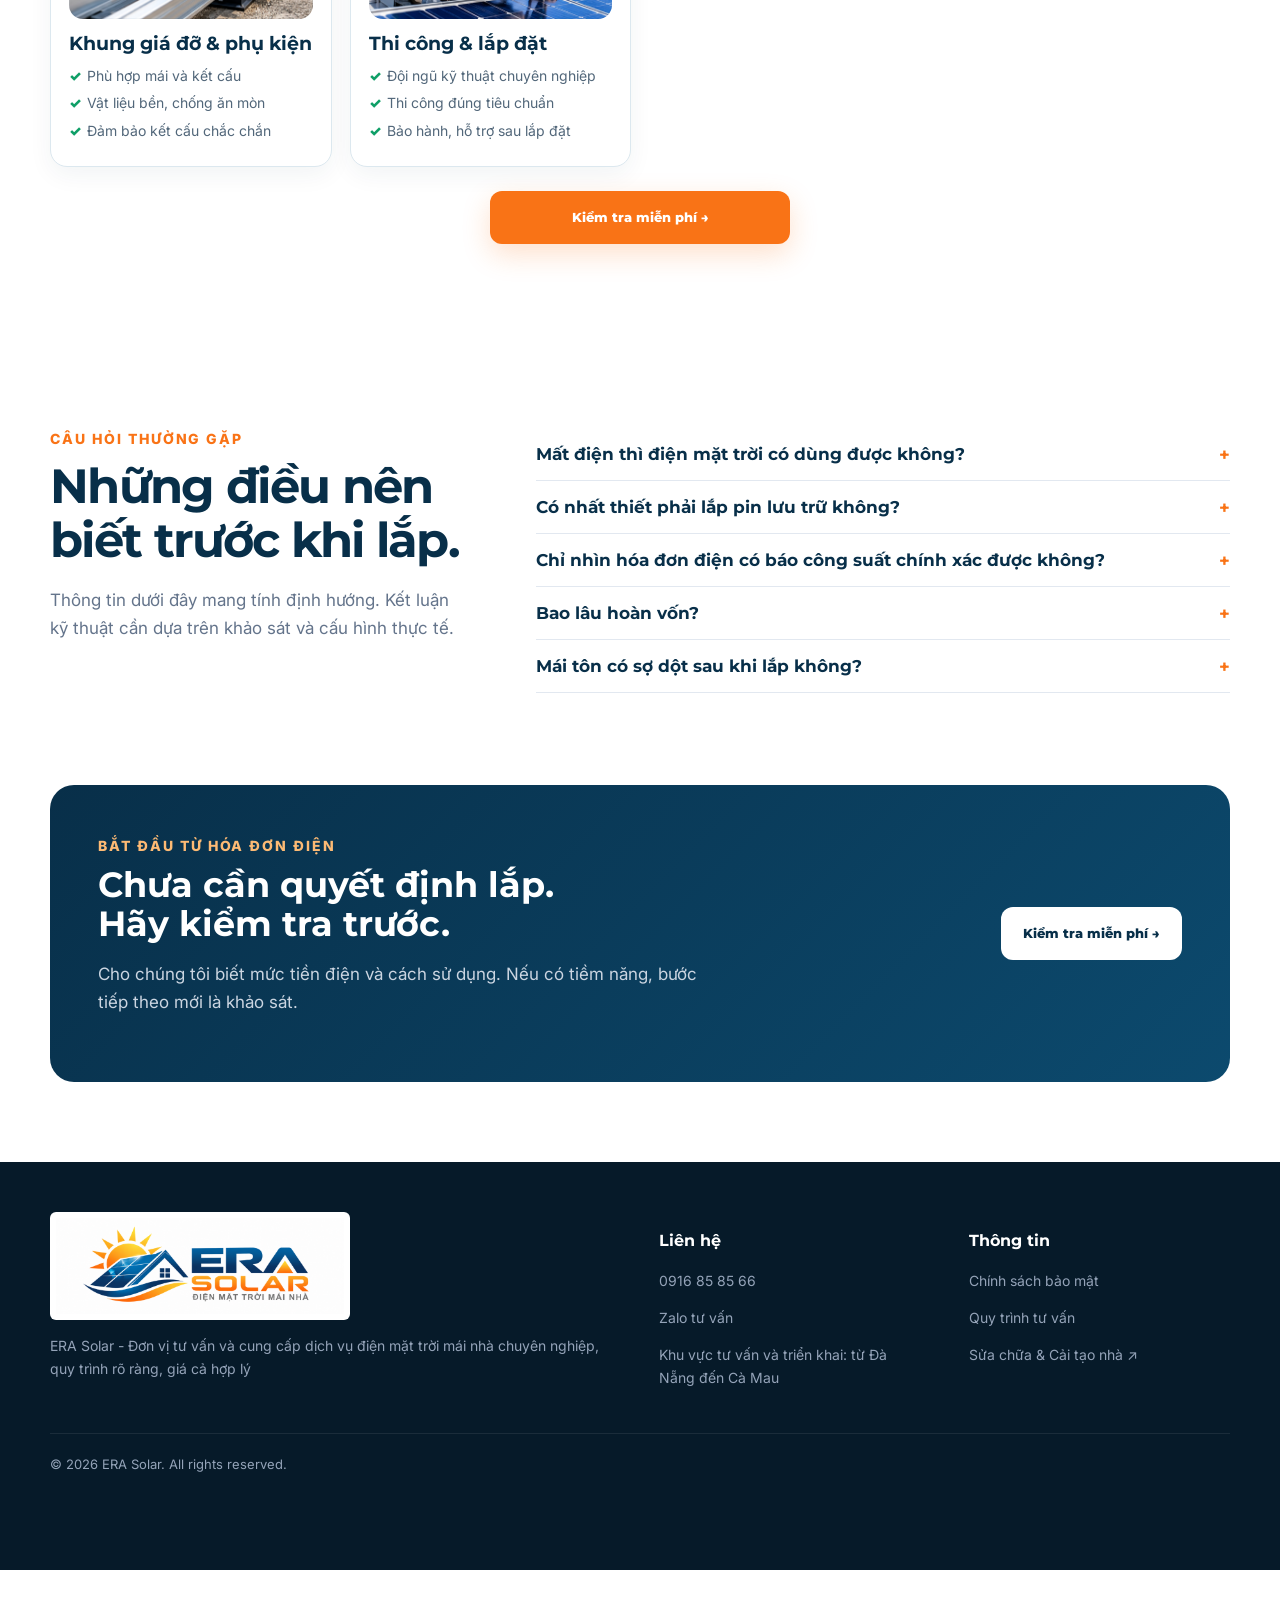
==== commit 2607a012: "Add return navigation to ERA Corp renovation website" ====
--- a/index.html
+++ b/index.html
@@ -35,7 +35,7 @@
 <!-- Google Tag Manager (noscript) -->
 <noscript><iframe src="https://www.googletagmanager.com/ns.html?id=GTM-P83Q39RZ" height="0" width="0" style="display:none;visibility:hidden"></iframe></noscript>
 <!-- End Google Tag Manager (noscript) -->
-<header class="site-header"><div class="container nav-wrap"><a class="brand" href="#top"><picture class="brand-logo"><source media="(max-width: 640px)" srcset="assets/logo-dien-mat-troi-mai-nha-era-solar-mobile.png"><img src="assets/dien-mat-troi-mai-nha-solar-era-desktop.png" alt="ERA Solar – Điện mặt trời mái nhà" width="205" height="68"></picture></a><nav class="desktop-nav"><a href="#kiem-tra">Kiểm tra phù hợp</a><a href="#dong-dien-solar">Phương án</a><a href="#quy-trinh">Quy trình</a><a href="#cau-thanh-he-solar">Chi phí</a><a href="#faq">FAQ</a></nav><details class="mobile-nav-menu"><summary aria-label="Mở menu điều hướng"><span aria-hidden="true">☰</span><span class="menu-label">Menu</span></summary><nav aria-label="Menu trên điện thoại"><a href="#kiem-tra">Kiểm tra phù hợp</a><a href="#dong-dien-solar">Phương án</a><a href="#quy-trinh">Quy trình</a><a href="#cau-thanh-he-solar">Chi phí</a><a href="#faq">FAQ</a></nav></details><div class="nav-actions"><a class="phone-link" data-phone-link href="tel:0916858566"><svg class="header-phone-icon" viewBox="0 0 24 24" aria-hidden="true" fill="none" stroke="currentColor" stroke-width="2.3" stroke-linecap="round" stroke-linejoin="round"><path d="M22 16.92v3a2 2 0 0 1-2.18 2A19.8 19.8 0 0 1 3.09 5.18 2 2 0 0 1 5.08 3h3a2 2 0 0 1 2 1.72c.12.96.35 1.91.69 2.81a2 2 0 0 1-.45 2.11L9.1 10.91a16 16 0 0 0 4 4l1.27-1.22a2 2 0 0 1 2.11-.45c.9.34 1.85.57 2.81.69A2 2 0 0 1 22 16.92z"/></svg><span data-phone-display>0916 85 85 66</span></a><a class="btn btn-primary btn-small" href="#kiem-tra" data-track="header_cta">Kiểm tra miễn phí</a></div></div></header>
+<header class="site-header"><div class="container nav-wrap"><a class="brand" href="#top"><picture class="brand-logo"><source media="(max-width: 640px)" srcset="assets/logo-dien-mat-troi-mai-nha-era-solar-mobile.png"><img src="assets/dien-mat-troi-mai-nha-solar-era-desktop.png" alt="ERA Solar – Điện mặt trời mái nhà" width="205" height="68"></picture></a><nav class="desktop-nav"><a href="#kiem-tra">Kiểm tra phù hợp</a><a href="#dong-dien-solar">Phương án</a><a href="#quy-trinh">Quy trình</a><a href="#cau-thanh-he-solar">Chi phí</a><a href="#faq">FAQ</a><a href="https://thuvanreal-ai.github.io/eracorp-website/" target="_blank" rel="noopener noreferrer" title="Mở dịch vụ sửa chữa và cải tạo nhà ERA Corp trong tab mới">Sửa chữa &amp; Cải tạo nhà ↗</a></nav><details class="mobile-nav-menu"><summary aria-label="Mở menu điều hướng"><span aria-hidden="true">☰</span><span class="menu-label">Menu</span></summary><nav aria-label="Menu trên điện thoại"><a href="#kiem-tra">Kiểm tra phù hợp</a><a href="#dong-dien-solar">Phương án</a><a href="#quy-trinh">Quy trình</a><a href="#cau-thanh-he-solar">Chi phí</a><a href="#faq">FAQ</a><a href="https://thuvanreal-ai.github.io/eracorp-website/" target="_blank" rel="noopener noreferrer" title="Mở dịch vụ sửa chữa và cải tạo nhà ERA Corp trong tab mới">Sửa chữa &amp; Cải tạo nhà ↗</a></nav></details><div class="nav-actions"><a class="phone-link" data-phone-link href="tel:0916858566"><svg class="header-phone-icon" viewBox="0 0 24 24" aria-hidden="true" fill="none" stroke="currentColor" stroke-width="2.3" stroke-linecap="round" stroke-linejoin="round"><path d="M22 16.92v3a2 2 0 0 1-2.18 2A19.8 19.8 0 0 1 3.09 5.18 2 2 0 0 1 5.08 3h3a2 2 0 0 1 2 1.72c.12.96.35 1.91.69 2.81a2 2 0 0 1-.45 2.11L9.1 10.91a16 16 0 0 0 4 4l1.27-1.22a2 2 0 0 1 2.11-.45c.9.34 1.85.57 2.81.69A2 2 0 0 1 22 16.92z"/></svg><span data-phone-display>0916 85 85 66</span></a><a class="btn btn-primary btn-small" href="#kiem-tra" data-track="header_cta">Kiểm tra miễn phí</a></div></div></header>
 <main id="top">
 <section class="hero"><div class="hero-glow hero-glow-a"></div><div class="hero-glow hero-glow-b"></div><div class="container hero-grid"><div class="hero-copy"><div class="hero-media" aria-label="Minh họa dòng năng lượng điện mặt trời"><video class="hero-video" autoplay muted loop playsinline webkit-playsinline preload="auto" poster="assets/solar-hero-poster.jpg"><source src="assets/solar-hero-universal.mp4?v=20261004u1" type="video/mp4"><img src="assets/solar-hero-poster.jpg" alt="Hệ điện mặt trời mái nhà với pin lưu trữ"></video></div><div class="eyebrow"><span></span> Điện mặt trời mái nhà cho gia đình & doanh nghiệp</div><h1>Điện mặt trời mái nhà – <em>Tính đúng nhu cầu trước khi lắp đặt</em></h1><p class="hero-lead">Đừng vội đầu tư khi chưa biết hệ thống nào phù hợp. Nhập tiền điện hàng tháng để nhận đánh giá sơ bộ về công suất và phương án điện mặt trời cho công trình của bạn.</p><div class="hero-points"><div><b>01</b><span>Phân tích nhu cầu<br>trước khi báo giá</span></div><div><b>02</b><span>Phân biệt rõ<br>On-grid / Hybrid</span></div><div><b>03</b><span>Khảo sát khi<br>thực sự phù hợp</span></div></div><div class="hero-actions"><a class="btn btn-primary btn-large" href="#kiem-tra" data-track="hero_cta">Kiểm tra miễn phí <span>→</span></a><a class="text-link" href="#dong-dien-solar">Xem 3 phương án Solar</a></div><p class="microcopy">Không cam kết mức tiết kiệm khi chưa có đủ dữ liệu tải điện và điều kiện mái.</p></div>
 </div></section>
@@ -73,7 +73,7 @@
 <section class="section" id="faq"><div class="container faq-wrap"><div><div class="section-kicker">CÂU HỎI THƯỜNG GẶP</div><h2>Những điều nên biết trước khi lắp.</h2><p>Thông tin dưới đây mang tính định hướng. Kết luận kỹ thuật cần dựa trên khảo sát và cấu hình thực tế.</p></div><div class="faq-list"><details><summary>Mất điện thì điện mặt trời có dùng được không?</summary><p>Không phải hệ nào cũng cấp điện khi lưới mất. Khả năng backup phụ thuộc kiến trúc inverter, battery, tủ chuyển nguồn và tải được thiết kế ưu tiên.</p></details><details><summary>Có nhất thiết phải lắp pin lưu trữ không?</summary><p>Không. Nếu mục tiêu chính là tối ưu điện dùng ban ngày, battery có thể không phải lựa chọn đầu tiên. Cần xem tải và mục tiêu sử dụng.</p></details><details><summary>Chỉ nhìn hóa đơn điện có báo công suất chính xác được không?</summary><p>Không. Hóa đơn giúp sàng lọc sơ bộ; công suất cuối cùng còn cần dữ liệu tải, mái, bóng che, hệ điện và mục tiêu của chủ công trình.</p></details><details><summary>Bao lâu hoàn vốn?</summary><p>Không nên đưa một con số chung cho mọi công trình. Thời gian hoàn vốn phụ thuộc tổng đầu tư, sản lượng thực tế, tỷ lệ tự dùng, biểu giá điện và chi phí vận hành.</p></details><details><summary>Mái tôn có sợ dột sau khi lắp không?</summary><p>Rủi ro phụ thuộc hiện trạng mái, giải pháp liên kết và quy trình chống thấm. Đây là hạng mục cần kiểm tra trong khảo sát và QC thi công.</p></details></div></div></section>
 <section class="final-cta"><div class="container final-card"><div><span class="section-kicker light">BẮT ĐẦU TỪ HÓA ĐƠN ĐIỆN</span><h2>Chưa cần quyết định lắp.<br>Hãy kiểm tra trước.</h2><p>Cho chúng tôi biết mức tiền điện và cách sử dụng. Nếu có tiềm năng, bước tiếp theo mới là khảo sát.</p></div><a href="#kiem-tra" class="btn btn-light btn-large" data-track="final_cta">Kiểm tra miễn phí →</a></div></section>
 </main>
-<footer><div class="container footer-grid"><div><div class="brand footer-brand"><picture class="footer-brand-logo"><source media="(max-width: 640px)" srcset="assets/logo-dien-mat-troi-mai-nha-era-solar-mobile.png"><img src="assets/dien-mat-troi-mai-nha-solar-era-desktop.png" alt="ERA Solar – Điện mặt trời mái nhà" width="300" height="100" loading="lazy"></picture></div><p>ERA Solar - Đơn vị tư vấn và cung cấp dịch vụ điện mặt trời mái nhà chuyên nghiệp, quy trình rõ ràng, giá cả hợp lý</p></div><div><h3>Liên hệ</h3><p><a data-phone-link href="tel:0916858566"><span data-phone-display>0916 85 85 66</span></a></p><p><a data-zalo-link href="#">Zalo tư vấn</a></p><p data-service-area>Khu vực tư vấn và triển khai: từ Đà Nẵng đến Cà Mau</p></div><div><h3>Thông tin</h3><p><a href="privacy.html">Chính sách bảo mật</a></p><p><a href="#quy-trinh">Quy trình tư vấn</a></p></div></div><div class="container copyright">© <span id="year"></span> <span data-brand>GIẢI PHÁP SOLAR</span>. All rights reserved.</div></footer>
+<footer><div class="container footer-grid"><div><div class="brand footer-brand"><picture class="footer-brand-logo"><source media="(max-width: 640px)" srcset="assets/logo-dien-mat-troi-mai-nha-era-solar-mobile.png"><img src="assets/dien-mat-troi-mai-nha-solar-era-desktop.png" alt="ERA Solar – Điện mặt trời mái nhà" width="300" height="100" loading="lazy"></picture></div><p>ERA Solar - Đơn vị tư vấn và cung cấp dịch vụ điện mặt trời mái nhà chuyên nghiệp, quy trình rõ ràng, giá cả hợp lý</p></div><div><h3>Liên hệ</h3><p><a data-phone-link href="tel:0916858566"><span data-phone-display>0916 85 85 66</span></a></p><p><a data-zalo-link href="#">Zalo tư vấn</a></p><p data-service-area>Khu vực tư vấn và triển khai: từ Đà Nẵng đến Cà Mau</p></div><div><h3>Thông tin</h3><p><a href="privacy.html">Chính sách bảo mật</a></p><p><a href="#quy-trinh">Quy trình tư vấn</a></p><p><a href="https://thuvanreal-ai.github.io/eracorp-website/" target="_blank" rel="noopener noreferrer" title="Mở dịch vụ sửa chữa và cải tạo nhà ERA Corp trong tab mới">Sửa chữa &amp; Cải tạo nhà ↗</a></p></div></div><div class="container copyright">© <span id="year"></span> <span data-brand>GIẢI PHÁP SOLAR</span>. All rights reserved.</div></footer>
 <div class="mobile-bar"><a data-phone-link href="tel:0916858566" data-track="mobile_call"><svg class="header-phone-icon" viewBox="0 0 24 24" aria-hidden="true" fill="none" stroke="currentColor" stroke-width="2.3" stroke-linecap="round" stroke-linejoin="round"><path d="M22 16.92v3a2 2 0 0 1-2.18 2A19.8 19.8 0 0 1 3.09 5.18 2 2 0 0 1 5.08 3h3a2 2 0 0 1 2 1.72c.12.96.35 1.91.69 2.81a2 2 0 0 1-.45 2.11L9.1 10.91a16 16 0 0 0 4 4l1.27-1.22a2 2 0 0 1 2.11-.45c.9.34 1.85.57 2.81.69A2 2 0 0 1 22 16.92z"/></svg><span>Gọi tư vấn</span></a><a data-zalo-link href="https://zalo.me/0916858566" target="_blank" rel="noopener" data-track="mobile_zalo"><span class="mobile-zalo-icon" aria-hidden="true">Z</span><span>Nhắn Zalo</span></a></div>
 <div class="desktop-contact-bar" aria-label="Liên hệ nhanh"><a class="desktop-call" data-phone-link href="tel:0916858566" data-track="desktop_call"><span class="cta-icon"><svg viewBox="0 0 24 24" width="21" height="21" aria-hidden="true" fill="none" stroke="currentColor" stroke-width="2.3" stroke-linecap="round" stroke-linejoin="round"><path d="M22 16.92v3a2 2 0 0 1-2.18 2A19.8 19.8 0 0 1 3.09 5.18 2 2 0 0 1 5.08 3h3a2 2 0 0 1 2 1.72c.12.96.35 1.91.69 2.81a2 2 0 0 1-.45 2.11L9.1 10.91a16 16 0 0 0 4 4l1.27-1.22a2 2 0 0 1 2.11-.45c.9.34 1.85.57 2.81.69A2 2 0 0 1 22 16.92z"/></svg></span><span>Gọi điện thoại</span></a><a class="desktop-zalo" data-zalo-link href="https://zalo.me/0916858566" target="_blank" rel="noopener" data-track="desktop_zalo"><span class="cta-icon">Z</span><span>Nhắn Zalo</span></a></div>
 <script src="js/config.js"></script><script src="js/calculator.js"></script><script src="js/tracking.js"></script><script src="js/form.js?v=20261013-money-format"></script><script src="js/app.js"></script>
